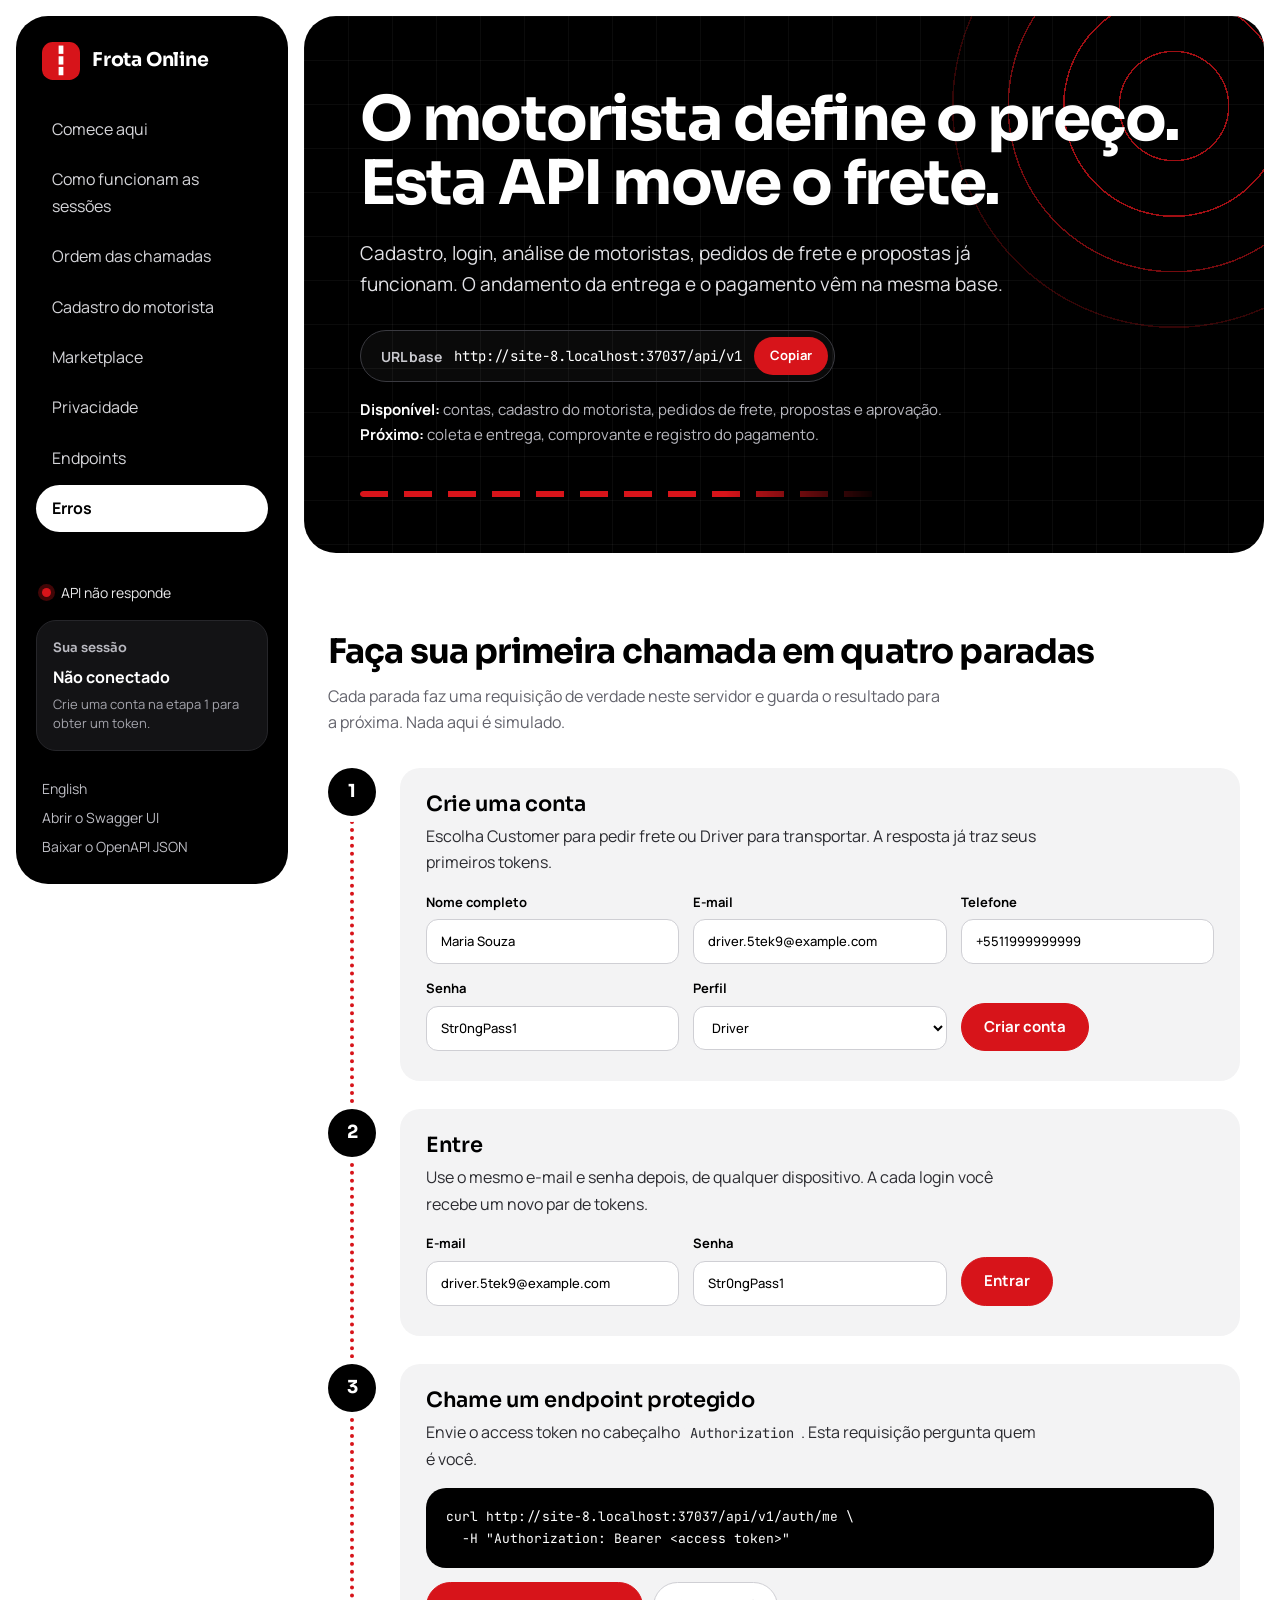
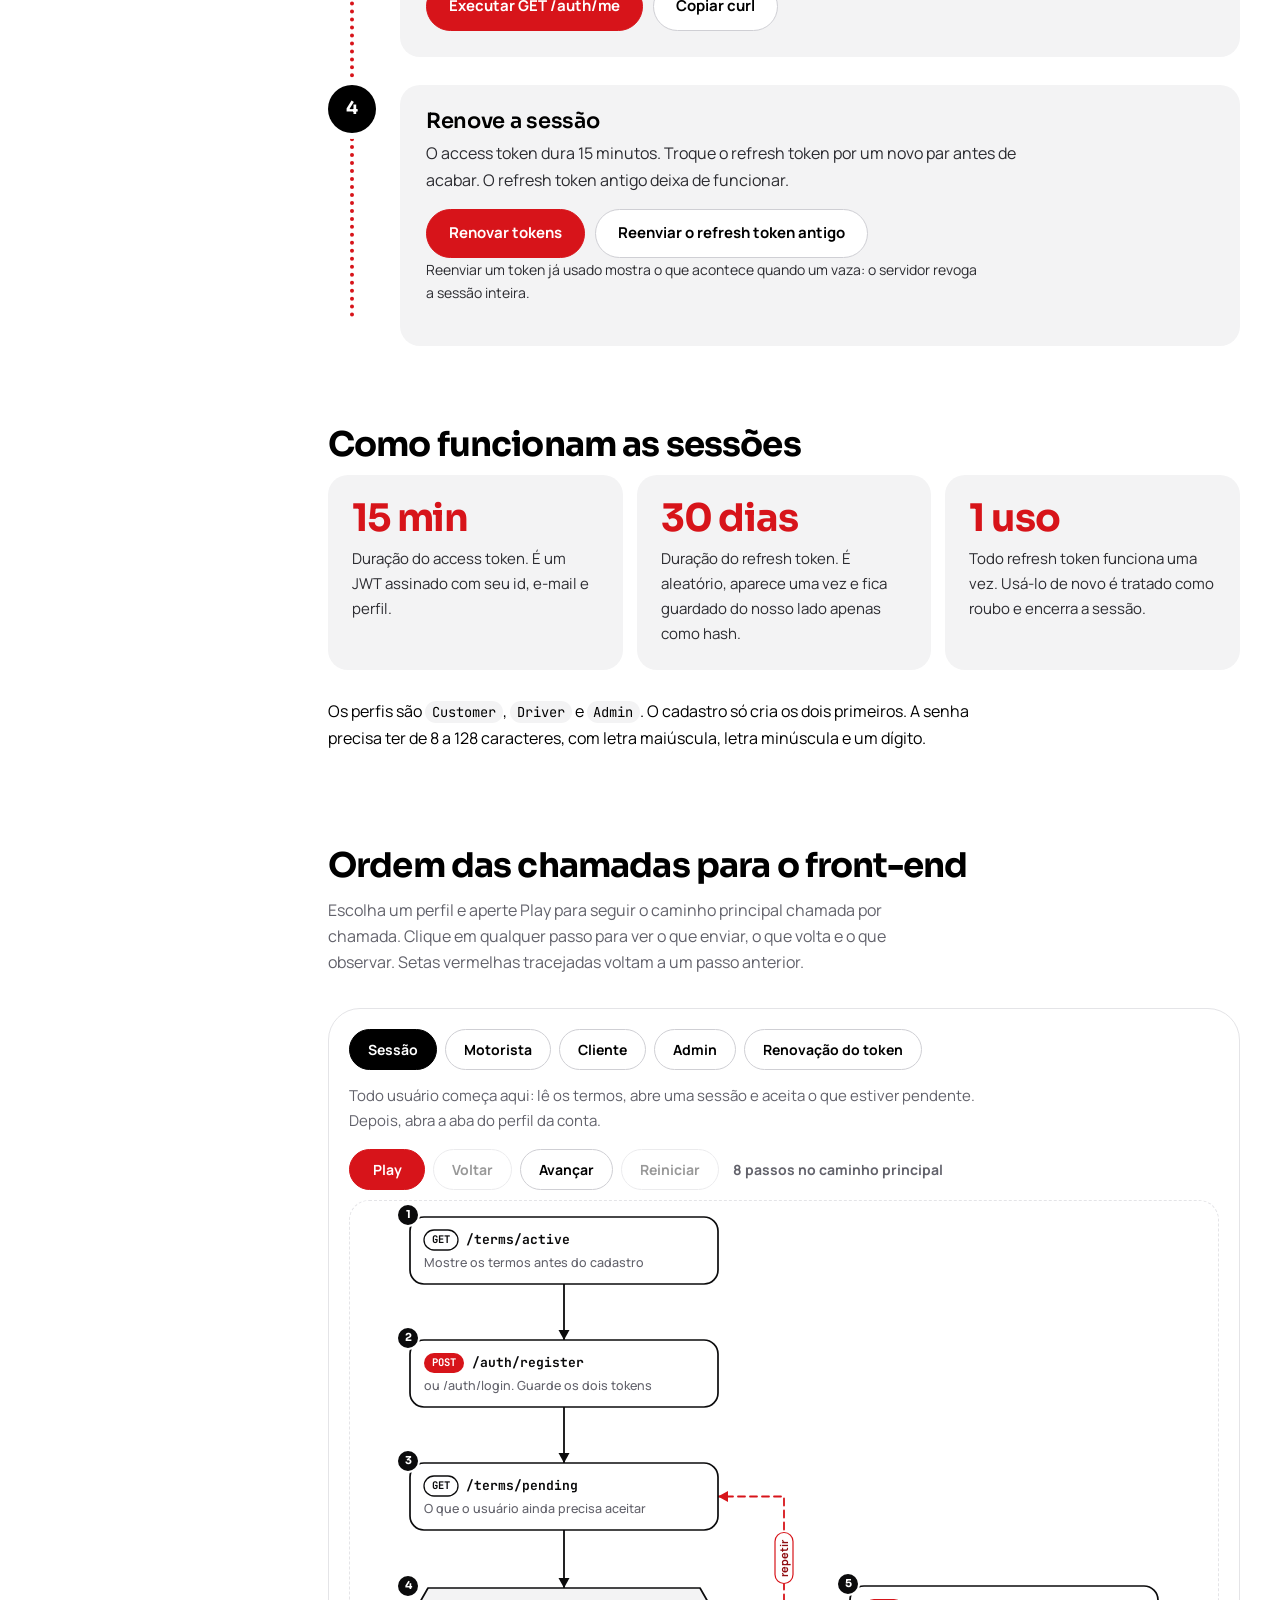
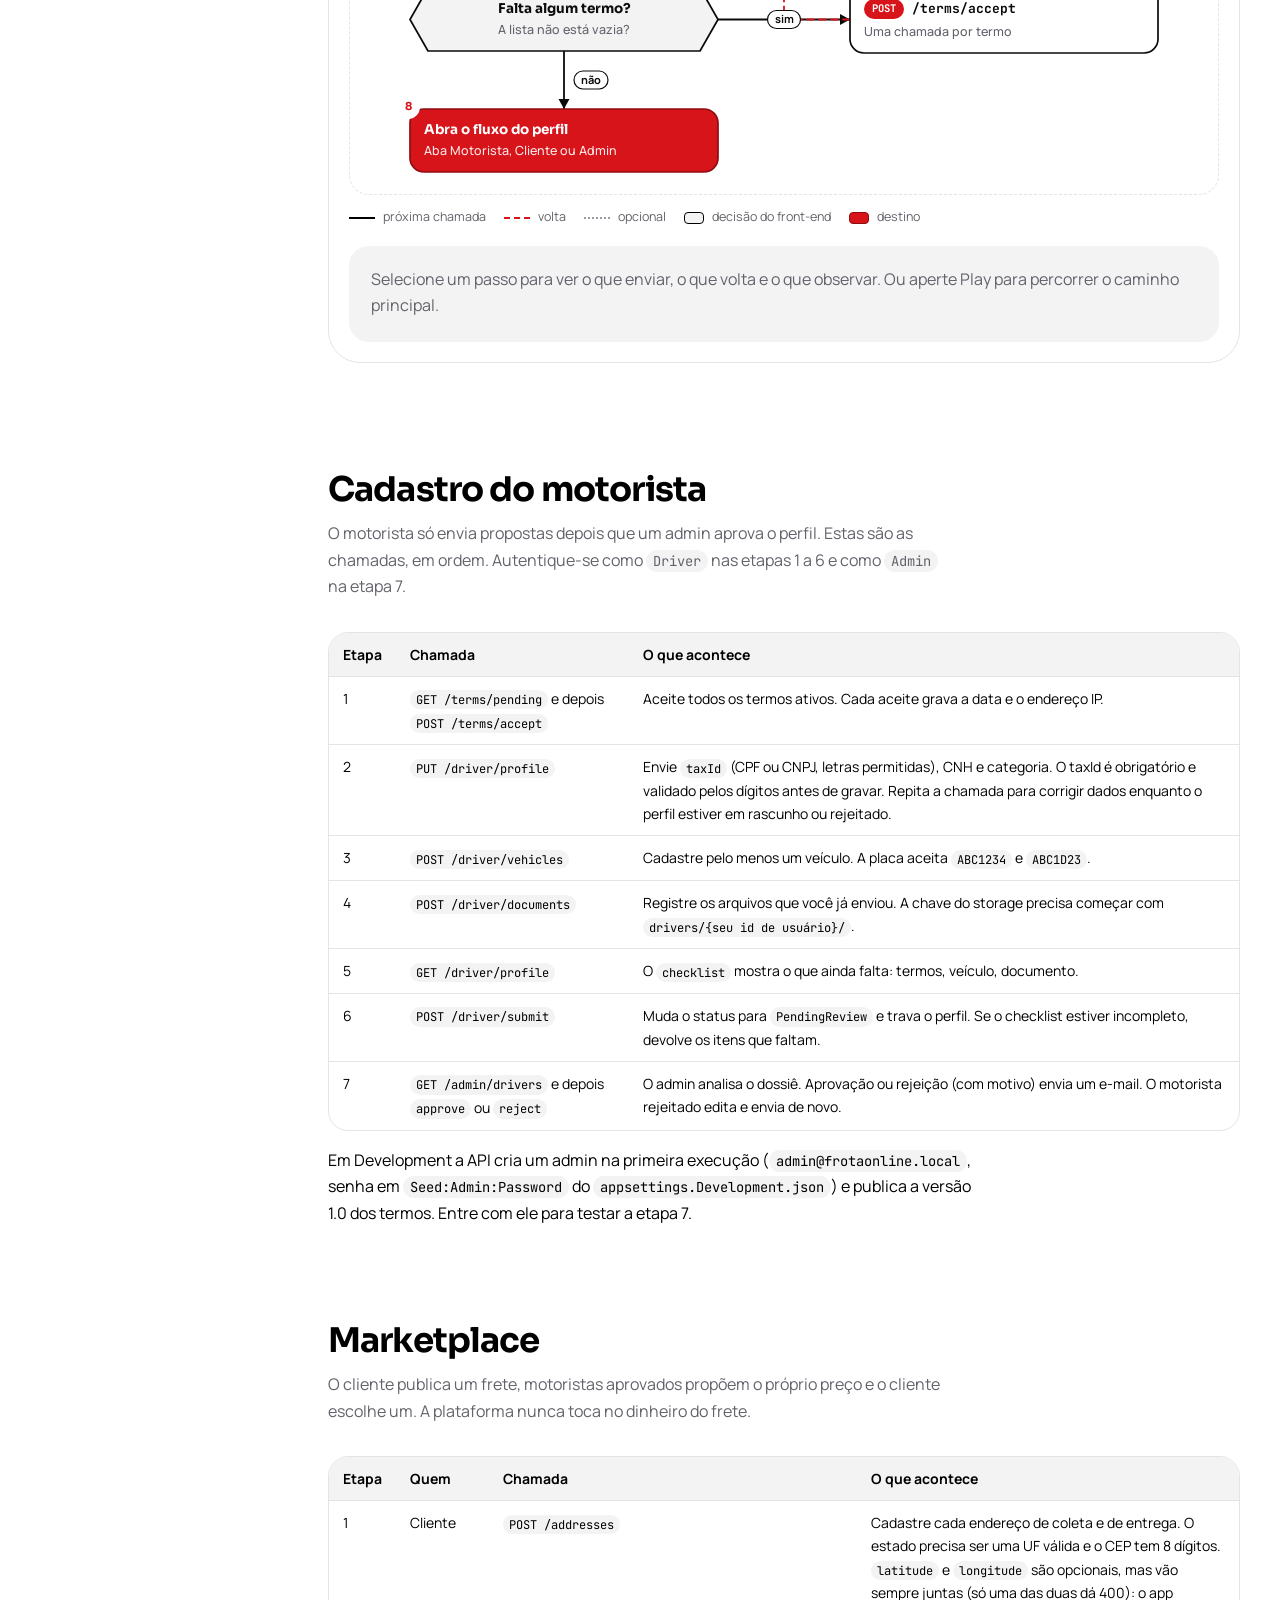
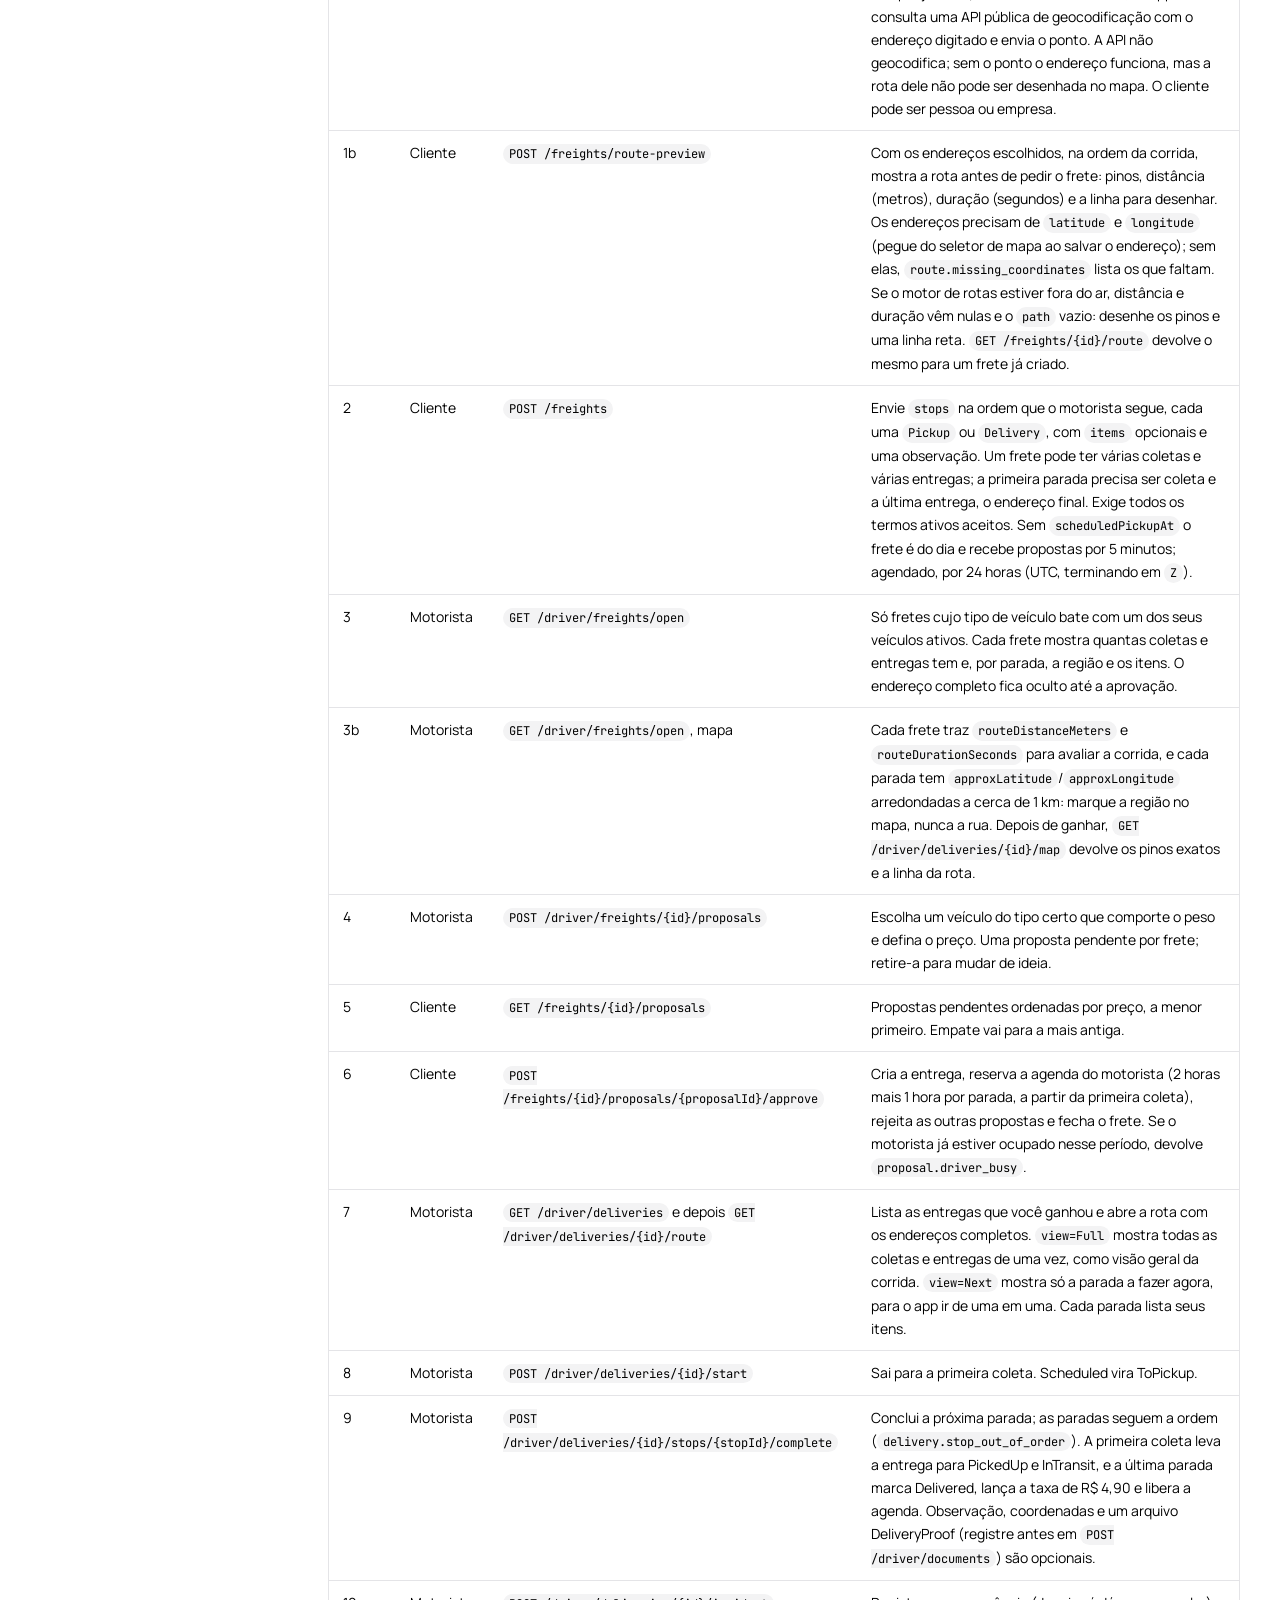
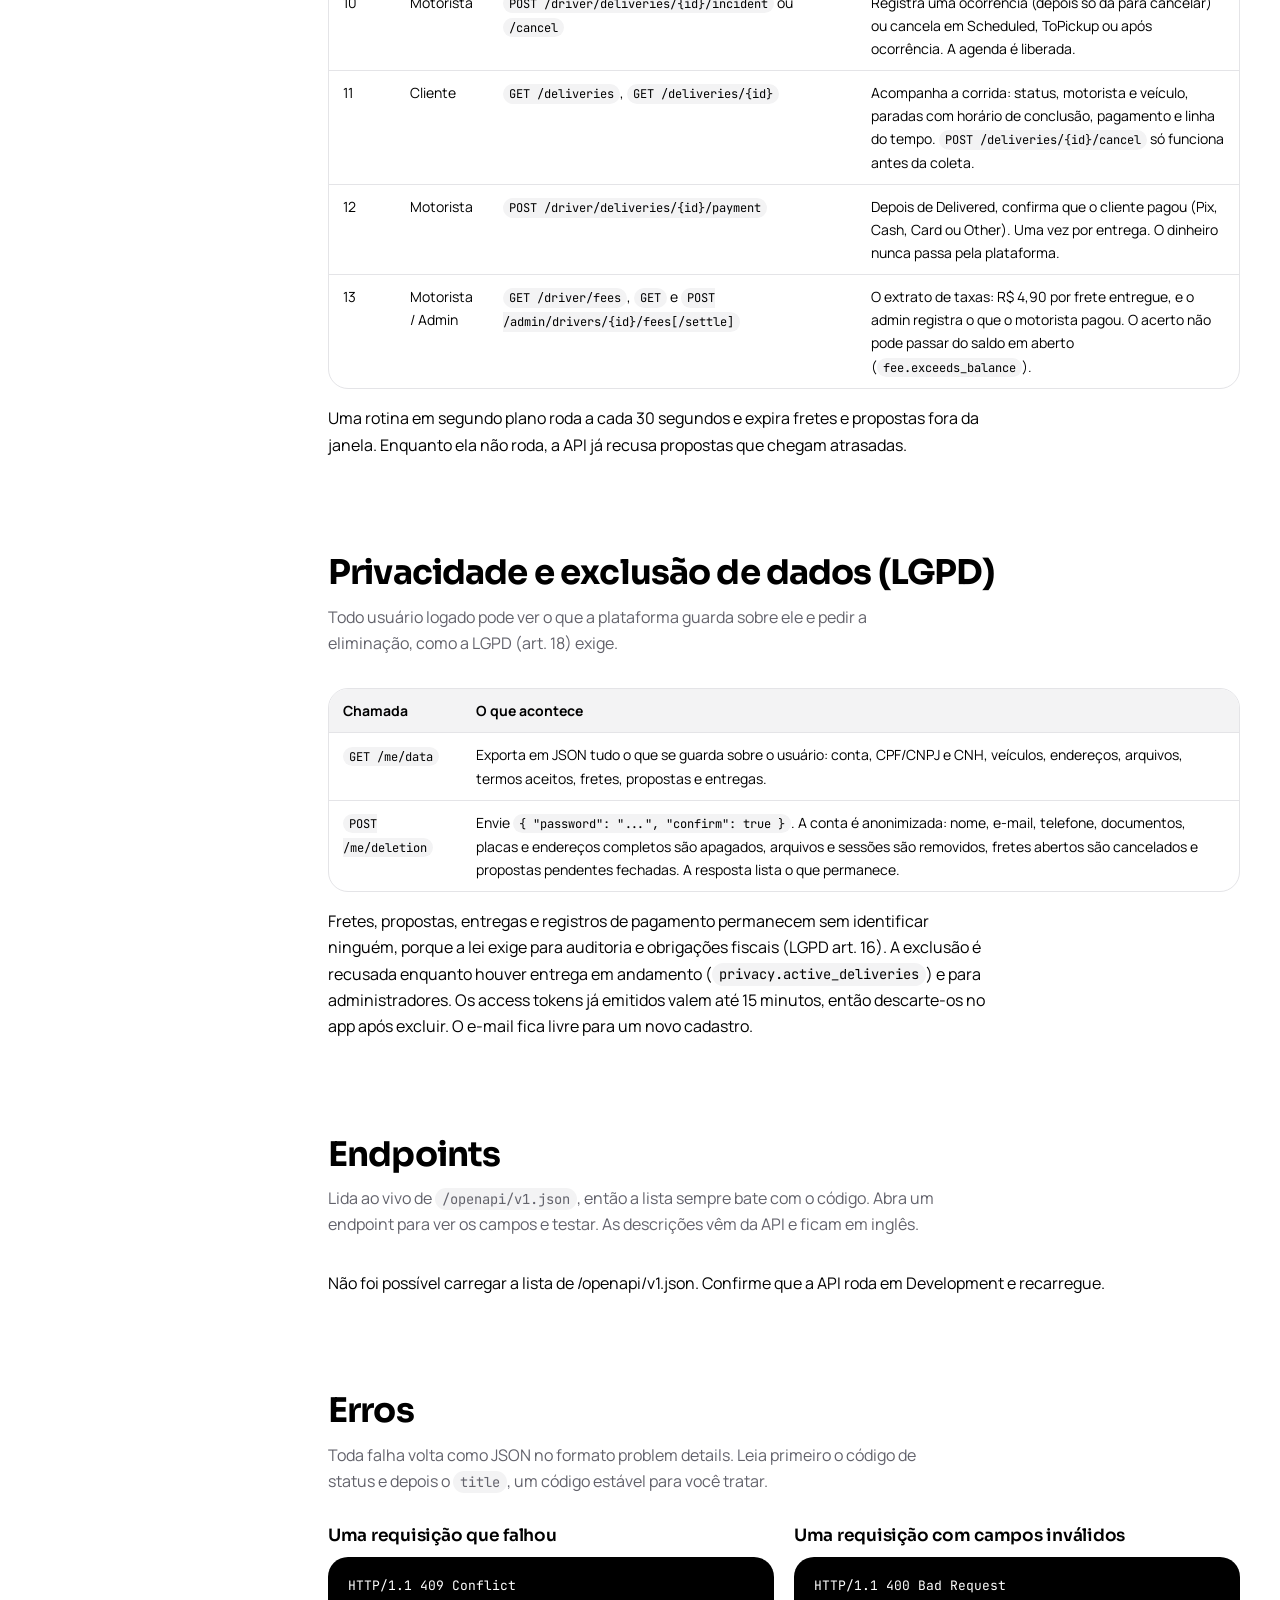
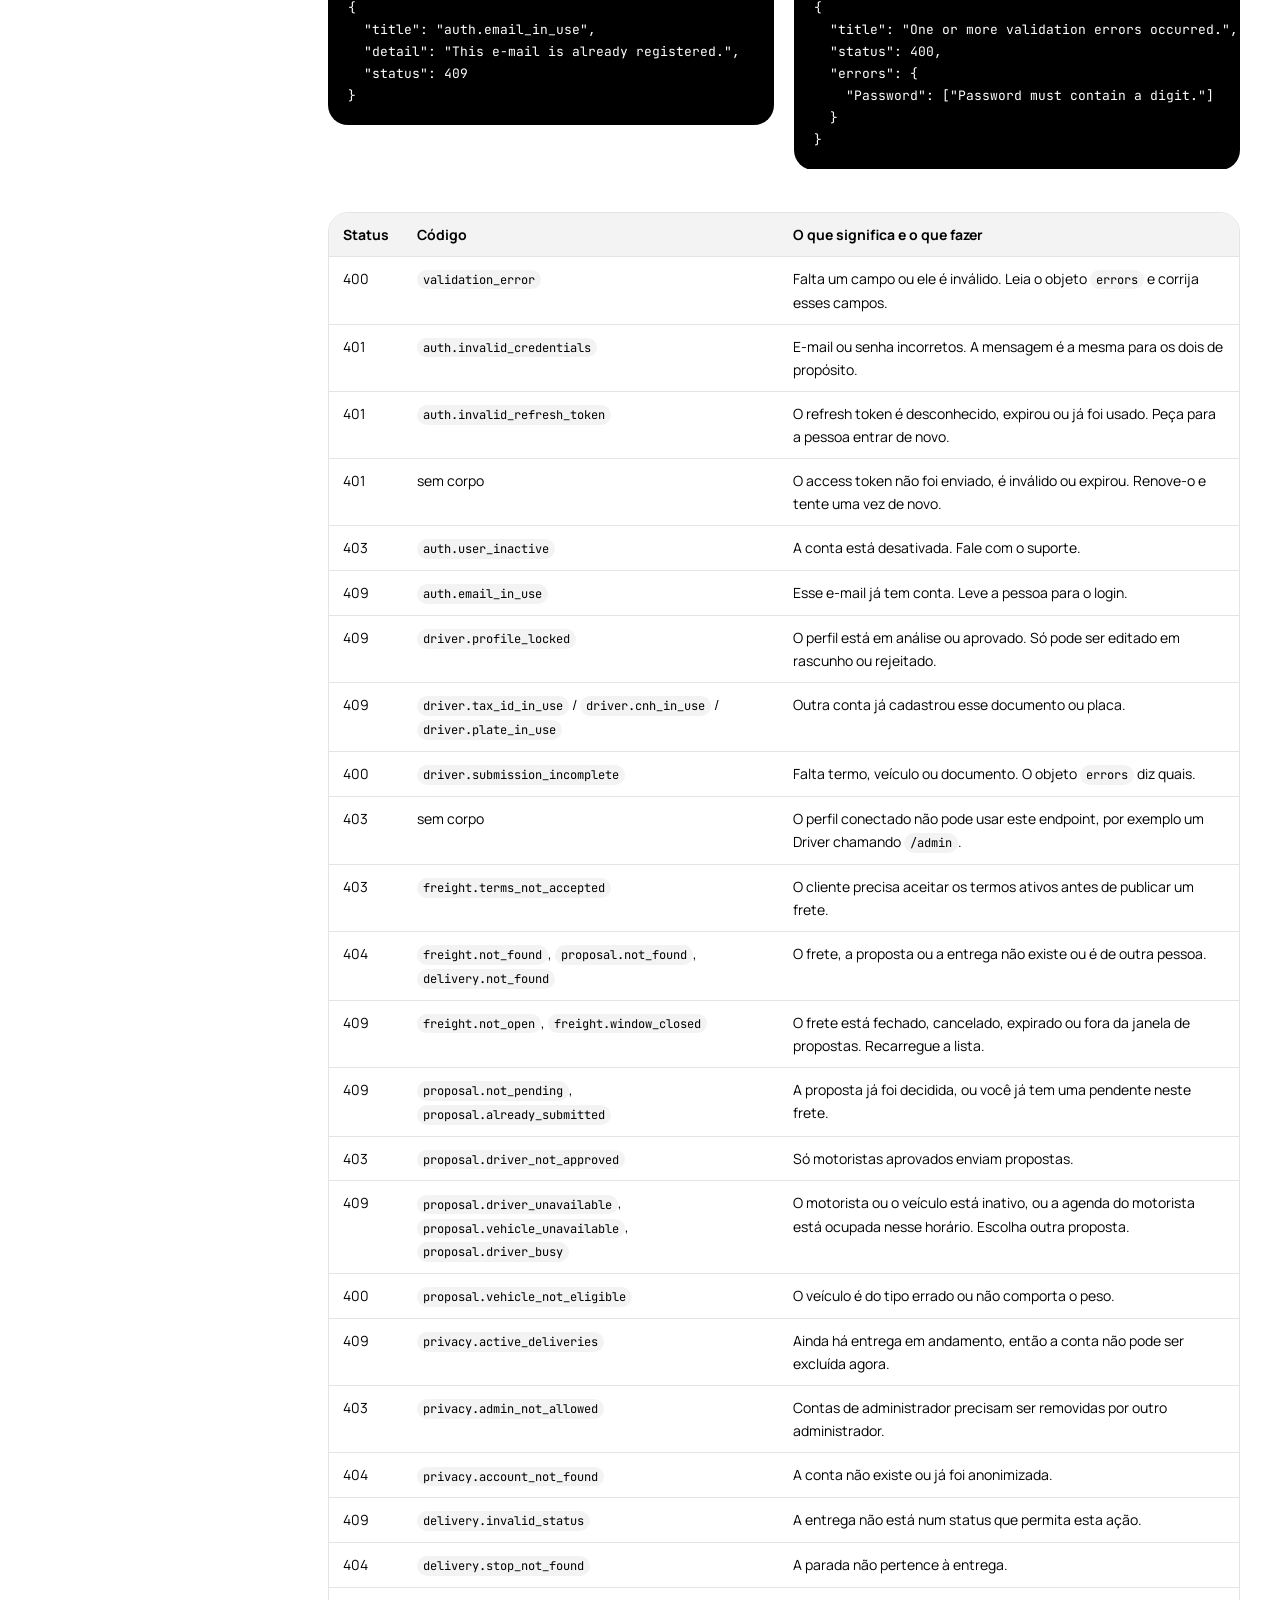
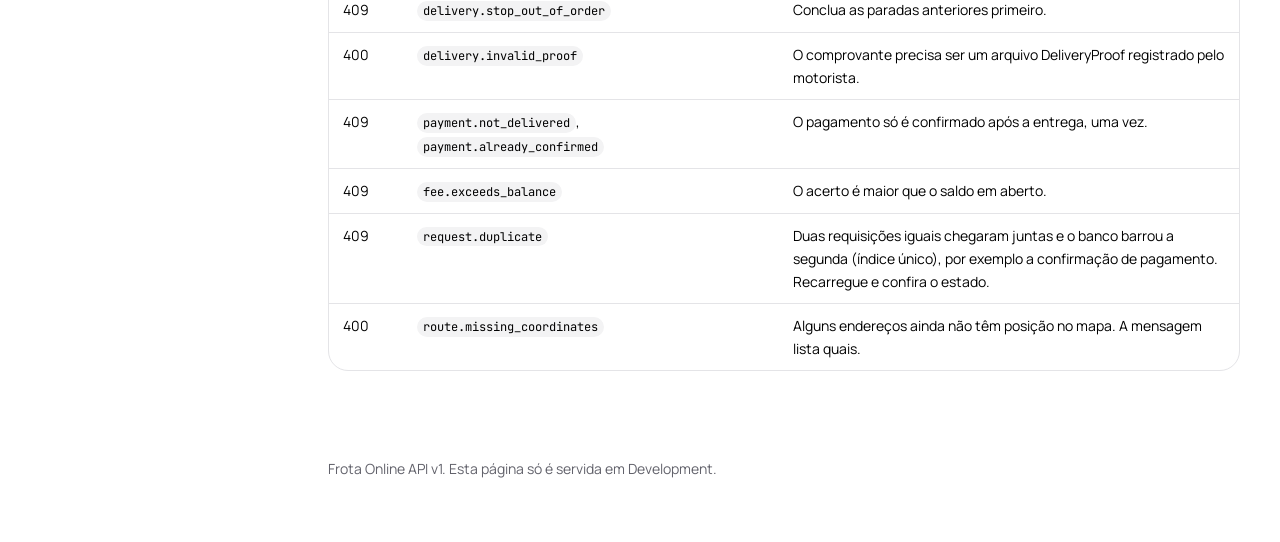
==== src/FrotaOnline.Api/wwwroot/docs/index.pt.html @ 475fb7c1 "Add route on the map for customers and drivers Customers preview the route from saved addresses befo" ====
<!doctype html>
<html lang="pt-BR">
<head>
  <meta charset="utf-8">
  <meta name="viewport" content="width=device-width, initial-scale=1">
  <title>Frota Online API (Português)</title>
  <link rel="icon" href="data:image/svg+xml,%3Csvg xmlns='http://www.w3.org/2000/svg' viewBox='0 0 32 32'%3E%3Crect width='32' height='32' fill='%23D7141A'/%3E%3Crect x='14' y='3' width='4' height='7' fill='white'/%3E%3Crect x='14' y='12' width='4' height='7' fill='white'/%3E%3Crect x='14' y='21' width='4' height='7' fill='white'/%3E%3C/svg%3E">
  <link rel="preconnect" href="https://fonts.googleapis.com">
  <link rel="preconnect" href="https://fonts.gstatic.com" crossorigin>
  <link href="https://fonts.googleapis.com/css2?family=Sora:wght@600;700&family=Manrope:wght@400;500;700&family=JetBrains+Mono:wght@400;700&display=swap" rel="stylesheet">
  <link rel="stylesheet" href="docs.css">
</head>
<body>
  <a class="skip" href="#start">Ir para o conteúdo</a>

  <aside class="rail" aria-label="Navegação da documentação">
    <a class="brand" href="#top" aria-label="Frota Online API, voltar ao topo">
      <svg class="brand-mark" viewBox="0 0 32 32" aria-hidden="true">
        <rect width="32" height="32" rx="9" fill="#D7141A"/>
        <rect x="14" y="3" width="4" height="7" fill="#fff"/>
        <rect x="14" y="12" width="4" height="7" fill="#fff"/>
        <rect x="14" y="21" width="4" height="7" fill="#fff"/>
      </svg>
      <span class="brand-name">Frota Online</span>
    </a>

    <nav class="rail-nav">
      <a href="#start">Comece aqui</a>
      <a href="#tokens">Como funcionam as sessões</a>
      <a href="#flow">Ordem das chamadas</a>
      <a href="#onboarding">Cadastro do motorista</a>
      <a href="#marketplace">Marketplace</a>
      <a href="#privacy">Privacidade</a>
      <a href="#endpoints">Endpoints</a>
      <a href="#errors">Erros</a>
    </nav>

    <div class="rail-block">
      <div class="status" id="api-status" role="status"><span class="dot"></span><span id="api-status-text">Verificando a API</span></div>

      <div class="session" id="session-box">
        <p class="session-title">Sua sessão</p>
        <p class="session-line" id="session-line">Não conectado</p>
        <p class="session-sub" id="session-sub">Crie uma conta na etapa 1 para obter um token.</p>
        <button type="button" class="link-btn" id="clear-session" hidden>Limpar sessão</button>
      </div>
    </div>

    <div class="rail-links">
      <a href="index.html" hreflang="en" lang="en">English</a>
      <a href="/swagger" target="_blank" rel="noopener">Abrir o Swagger UI</a>
      <a href="/openapi/v1.json" target="_blank" rel="noopener">Baixar o OpenAPI JSON</a>
    </div>
  </aside>

  <main id="top">
    <header class="hero">
      <h1>O motorista define o preço.<br>Esta API move o frete.</h1>
      <p class="hero-lede">Cadastro, login, análise de motoristas, pedidos de frete e propostas já funcionam. O andamento da entrega e o pagamento vêm na mesma base.</p>
      <div class="hero-meta">
        <div class="base-url">
          <span class="base-label">URL base</span>
          <code id="base-url">/api/v1</code>
          <button type="button" class="copy" data-copy-target="base-url">Copiar</button>
        </div>
        <p class="roadmap"><strong>Disponível:</strong> contas, cadastro do motorista, pedidos de frete, propostas e aprovação. <strong>Próximo:</strong> coleta e entrega, comprovante e registro do pagamento.</p>
      </div>
      <div class="roadline" aria-hidden="true"></div>
    </header>

    <section id="start" class="section">
      <h2>Faça sua primeira chamada em quatro paradas</h2>
      <p class="section-lede">Cada parada faz uma requisição de verdade neste servidor e guarda o resultado para a próxima. Nada aqui é simulado.</p>

      <ol class="route" id="route">
        <li class="stop" id="stop-1">
          <span class="stop-pin" aria-hidden="true">1</span>
          <div class="stop-body">
            <h3>Crie uma conta</h3>
            <p>Escolha Customer para pedir frete ou Driver para transportar. A resposta já traz seus primeiros tokens.</p>
            <form class="form-grid" id="form-register" autocomplete="off">
              <label>Nome completo<input name="fullName" required value="Maria Souza"></label>
              <label>E-mail<input name="email" type="email" required></label>
              <label>Telefone<input name="phoneNumber" required value="+5511999999999"></label>
              <label>Senha<input name="password" type="text" required value="Str0ngPass1"></label>
              <label>Perfil
                <select name="role"><option>Driver</option><option>Customer</option></select>
              </label>
              <div class="actions"><button type="submit" class="btn">Criar conta</button></div>
            </form>
            <div class="result" id="result-1" hidden></div>
          </div>
        </li>

        <li class="stop" id="stop-2">
          <span class="stop-pin" aria-hidden="true">2</span>
          <div class="stop-body">
            <h3>Entre</h3>
            <p>Use o mesmo e-mail e senha depois, de qualquer dispositivo. A cada login você recebe um novo par de tokens.</p>
            <form class="form-grid" id="form-login" autocomplete="off">
              <label>E-mail<input name="email" type="email" required></label>
              <label>Senha<input name="password" type="text" required value="Str0ngPass1"></label>
              <div class="actions"><button type="submit" class="btn">Entrar</button></div>
            </form>
            <div class="result" id="result-2" hidden></div>
          </div>
        </li>

        <li class="stop" id="stop-3">
          <span class="stop-pin" aria-hidden="true">3</span>
          <div class="stop-body">
            <h3>Chame um endpoint protegido</h3>
            <p>Envie o access token no cabeçalho <code>Authorization</code>. Esta requisição pergunta quem é você.</p>
            <pre class="code" id="curl-3"></pre>
            <div class="actions">
              <button type="button" class="btn" id="run-3">Executar GET /auth/me</button>
              <button type="button" class="btn ghost" data-copy-target="curl-3">Copiar curl</button>
            </div>
            <div class="result" id="result-3" hidden></div>
          </div>
        </li>

        <li class="stop" id="stop-4">
          <span class="stop-pin" aria-hidden="true">4</span>
          <div class="stop-body">
            <h3>Renove a sessão</h3>
            <p>O access token dura 15 minutos. Troque o refresh token por um novo par antes de acabar. O refresh token antigo deixa de funcionar.</p>
            <div class="actions">
              <button type="button" class="btn" id="run-4">Renovar tokens</button>
              <button type="button" class="btn ghost" id="run-4b">Reenviar o refresh token antigo</button>
            </div>
            <p class="hint" id="hint-4">Reenviar um token já usado mostra o que acontece quando um vaza: o servidor revoga a sessão inteira.</p>
            <div class="result" id="result-4" hidden></div>
          </div>
        </li>
      </ol>
    </section>

    <section id="tokens" class="section">
      <h2>Como funcionam as sessões</h2>
      <div class="facts">
        <div class="fact"><span class="fact-num">15 min</span><p>Duração do access token. É um JWT assinado com seu id, e-mail e perfil.</p></div>
        <div class="fact"><span class="fact-num">30 dias</span><p>Duração do refresh token. É aleatório, aparece uma vez e fica guardado do nosso lado apenas como hash.</p></div>
        <div class="fact"><span class="fact-num">1 uso</span><p>Todo refresh token funciona uma vez. Usá-lo de novo é tratado como roubo e encerra a sessão.</p></div>
      </div>
      <p class="prose">Os perfis são <code>Customer</code>, <code>Driver</code> e <code>Admin</code>. O cadastro só cria os dois primeiros. A senha precisa ter de 8 a 128 caracteres, com letra maiúscula, letra minúscula e um dígito.</p>
    </section>

    <section id="flow" class="section">
      <h2>Ordem das chamadas para o front-end</h2>
      <p class="section-lede">Escolha um perfil e aperte Play para seguir o caminho principal chamada por chamada. Clique em qualquer passo para ver o que enviar, o que volta e o que observar. Setas vermelhas tracejadas voltam a um passo anterior.</p>
      <div class="flow-app" id="flow-app">
        <div class="flow-tabs" id="flow-tabs" role="tablist" aria-label="Escolha um fluxo"></div>
        <p class="flow-intro" id="flow-intro"></p>
        <div class="flow-bar">
          <button type="button" class="btn" id="flow-play">Play</button>
          <button type="button" class="btn ghost" id="flow-back">Voltar</button>
          <button type="button" class="btn ghost" id="flow-next">Avançar</button>
          <button type="button" class="btn ghost" id="flow-reset">Reiniciar</button>
          <span class="flow-step" id="flow-step" role="status" aria-live="polite"></span>
        </div>
        <div class="flow-stage"><canvas id="flow-canvas" tabindex="0" role="img" aria-label="Diagrama da ordem das chamadas"></canvas></div>
        <ul class="flow-legend" aria-hidden="true">
          <li><i class="lg-solid"></i>próxima chamada</li>
          <li><i class="lg-loop"></i>volta</li>
          <li><i class="lg-opt"></i>opcional</li>
          <li><i class="lg-dec"></i>decisão do front-end</li>
          <li><i class="lg-go"></i>destino</li>
        </ul>
        <div class="flow-detail" id="flow-detail"></div>
        <ol class="sr-only" id="flow-text" aria-label="Passos em ordem"></ol>
        <noscript><p class="muted">O diagrama interativo precisa de JavaScript. A lista de endpoints abaixo traz todas as chamadas.</p></noscript>
      </div>
    </section>

    <section id="onboarding" class="section">
      <h2>Cadastro do motorista</h2>
      <p class="section-lede">O motorista só envia propostas depois que um admin aprova o perfil. Estas são as chamadas, em ordem. Autentique-se como <code>Driver</code> nas etapas 1 a 6 e como <code>Admin</code> na etapa 7.</p>
      <div class="table-wrap">
        <table class="grid">
          <thead><tr><th>Etapa</th><th>Chamada</th><th>O que acontece</th></tr></thead>
          <tbody>
            <tr><td>1</td><td><code>GET /terms/pending</code> e depois <code>POST /terms/accept</code></td><td>Aceite todos os termos ativos. Cada aceite grava a data e o endereço IP.</td></tr>
            <tr><td>2</td><td><code>PUT /driver/profile</code></td><td>Envie <code>taxId</code> (CPF ou CNPJ, letras permitidas), CNH e categoria. O taxId é obrigatório e validado pelos dígitos antes de gravar. Repita a chamada para corrigir dados enquanto o perfil estiver em rascunho ou rejeitado.</td></tr>
            <tr><td>3</td><td><code>POST /driver/vehicles</code></td><td>Cadastre pelo menos um veículo. A placa aceita <code>ABC1234</code> e <code>ABC1D23</code>.</td></tr>
            <tr><td>4</td><td><code>POST /driver/documents</code></td><td>Registre os arquivos que você já enviou. A chave do storage precisa começar com <code>drivers/{seu id de usuário}/</code>.</td></tr>
            <tr><td>5</td><td><code>GET /driver/profile</code></td><td>O <code>checklist</code> mostra o que ainda falta: termos, veículo, documento.</td></tr>
            <tr><td>6</td><td><code>POST /driver/submit</code></td><td>Muda o status para <code>PendingReview</code> e trava o perfil. Se o checklist estiver incompleto, devolve os itens que faltam.</td></tr>
            <tr><td>7</td><td><code>GET /admin/drivers</code> e depois <code>approve</code> ou <code>reject</code></td><td>O admin analisa o dossiê. Aprovação ou rejeição (com motivo) envia um e-mail. O motorista rejeitado edita e envia de novo.</td></tr>
          </tbody>
        </table>
      </div>
      <p class="prose">Em Development a API cria um admin na primeira execução (<code>admin@frotaonline.local</code>, senha em <code>Seed:Admin:Password</code> do <code>appsettings.Development.json</code>) e publica a versão 1.0 dos termos. Entre com ele para testar a etapa 7.</p>
    </section>

    <section id="marketplace" class="section">
      <h2>Marketplace</h2>
      <p class="section-lede">O cliente publica um frete, motoristas aprovados propõem o próprio preço e o cliente escolhe um. A plataforma nunca toca no dinheiro do frete.</p>
      <div class="table-wrap">
        <table class="grid">
          <thead><tr><th>Etapa</th><th>Quem</th><th>Chamada</th><th>O que acontece</th></tr></thead>
          <tbody>
            <tr><td>1</td><td>Cliente</td><td><code>POST /addresses</code></td><td>Cadastre cada endereço de coleta e de entrega. O estado precisa ser uma UF válida e o CEP tem 8 dígitos. <code>latitude</code> e <code>longitude</code> são opcionais, mas vão sempre juntas (só uma das duas dá 400): o app consulta uma API pública de geocodificação com o endereço digitado e envia o ponto. A API não geocodifica; sem o ponto o endereço funciona, mas a rota dele não pode ser desenhada no mapa. O cliente pode ser pessoa ou empresa.</td></tr>
            <tr><td>1b</td><td>Cliente</td><td><code>POST /freights/route-preview</code></td><td>Com os endereços escolhidos, na ordem da corrida, mostra a rota antes de pedir o frete: pinos, distância (metros), duração (segundos) e a linha para desenhar. Os endereços precisam de <code>latitude</code> e <code>longitude</code> (pegue do seletor de mapa ao salvar o endereço); sem elas, <code>route.missing_coordinates</code> lista os que faltam. Se o motor de rotas estiver fora do ar, distância e duração vêm nulas e o <code>path</code> vazio: desenhe os pinos e uma linha reta. <code>GET /freights/{id}/route</code> devolve o mesmo para um frete já criado.</td></tr>
            <tr><td>2</td><td>Cliente</td><td><code>POST /freights</code></td><td>Envie <code>stops</code> na ordem que o motorista segue, cada uma <code>Pickup</code> ou <code>Delivery</code>, com <code>items</code> opcionais e uma observação. Um frete pode ter várias coletas e várias entregas; a primeira parada precisa ser coleta e a última entrega, o endereço final. Exige todos os termos ativos aceitos. Sem <code>scheduledPickupAt</code> o frete é do dia e recebe propostas por 5 minutos; agendado, por 24 horas (UTC, terminando em <code>Z</code>).</td></tr>
            <tr><td>3</td><td>Motorista</td><td><code>GET /driver/freights/open</code></td><td>Só fretes cujo tipo de veículo bate com um dos seus veículos ativos. Cada frete mostra quantas coletas e entregas tem e, por parada, a região e os itens. O endereço completo fica oculto até a aprovação.</td></tr>
            <tr><td>3b</td><td>Motorista</td><td><code>GET /driver/freights/open</code>, mapa</td><td>Cada frete traz <code>routeDistanceMeters</code> e <code>routeDurationSeconds</code> para avaliar a corrida, e cada parada tem <code>approxLatitude</code>/<code>approxLongitude</code> arredondadas a cerca de 1 km: marque a região no mapa, nunca a rua. Depois de ganhar, <code>GET /driver/deliveries/{id}/map</code> devolve os pinos exatos e a linha da rota.</td></tr>
            <tr><td>4</td><td>Motorista</td><td><code>POST /driver/freights/{id}/proposals</code></td><td>Escolha um veículo do tipo certo que comporte o peso e defina o preço. Uma proposta pendente por frete; retire-a para mudar de ideia.</td></tr>
            <tr><td>5</td><td>Cliente</td><td><code>GET /freights/{id}/proposals</code></td><td>Propostas pendentes ordenadas por preço, a menor primeiro. Empate vai para a mais antiga.</td></tr>
            <tr><td>6</td><td>Cliente</td><td><code>POST /freights/{id}/proposals/{proposalId}/approve</code></td><td>Cria a entrega, reserva a agenda do motorista (2 horas mais 1 hora por parada, a partir da primeira coleta), rejeita as outras propostas e fecha o frete. Se o motorista já estiver ocupado nesse período, devolve <code>proposal.driver_busy</code>.</td></tr>
            <tr><td>7</td><td>Motorista</td><td><code>GET /driver/deliveries</code> e depois <code>GET /driver/deliveries/{id}/route</code></td><td>Lista as entregas que você ganhou e abre a rota com os endereços completos. <code>view=Full</code> mostra todas as coletas e entregas de uma vez, como visão geral da corrida. <code>view=Next</code> mostra só a parada a fazer agora, para o app ir de uma em uma. Cada parada lista seus itens.</td></tr>
            <tr><td>8</td><td>Motorista</td><td><code>POST /driver/deliveries/{id}/start</code></td><td>Sai para a primeira coleta. Scheduled vira ToPickup.</td></tr>
            <tr><td>9</td><td>Motorista</td><td><code>POST /driver/deliveries/{id}/stops/{stopId}/complete</code></td><td>Conclui a próxima parada; as paradas seguem a ordem (<code>delivery.stop_out_of_order</code>). A primeira coleta leva a entrega para PickedUp e InTransit, e a última parada marca Delivered, lança a taxa de R$ 4,90 e libera a agenda. Observação, coordenadas e um arquivo DeliveryProof (registre antes em <code>POST /driver/documents</code>) são opcionais.</td></tr>
            <tr><td>10</td><td>Motorista</td><td><code>POST /driver/deliveries/{id}/incident</code> ou <code>/cancel</code></td><td>Registra uma ocorrência (depois só dá para cancelar) ou cancela em Scheduled, ToPickup ou após ocorrência. A agenda é liberada.</td></tr>
            <tr><td>11</td><td>Cliente</td><td><code>GET /deliveries</code>, <code>GET /deliveries/{id}</code></td><td>Acompanha a corrida: status, motorista e veículo, paradas com horário de conclusão, pagamento e linha do tempo. <code>POST /deliveries/{id}/cancel</code> só funciona antes da coleta.</td></tr>
            <tr><td>12</td><td>Motorista</td><td><code>POST /driver/deliveries/{id}/payment</code></td><td>Depois de Delivered, confirma que o cliente pagou (Pix, Cash, Card ou Other). Uma vez por entrega. O dinheiro nunca passa pela plataforma.</td></tr>
            <tr><td>13</td><td>Motorista / Admin</td><td><code>GET /driver/fees</code>, <code>GET</code> e <code>POST /admin/drivers/{id}/fees[/settle]</code></td><td>O extrato de taxas: R$ 4,90 por frete entregue, e o admin registra o que o motorista pagou. O acerto não pode passar do saldo em aberto (<code>fee.exceeds_balance</code>).</td></tr>
          </tbody>
        </table>
      </div>
      <p class="prose">Uma rotina em segundo plano roda a cada 30 segundos e expira fretes e propostas fora da janela. Enquanto ela não roda, a API já recusa propostas que chegam atrasadas.</p>
    </section>

    <section id="privacy" class="section">
      <h2>Privacidade e exclusão de dados (LGPD)</h2>
      <p class="section-lede">Todo usuário logado pode ver o que a plataforma guarda sobre ele e pedir a eliminação, como a LGPD (art. 18) exige.</p>
      <div class="table-wrap">
        <table class="grid">
          <thead><tr><th>Chamada</th><th>O que acontece</th></tr></thead>
          <tbody>
            <tr><td><code>GET /me/data</code></td><td>Exporta em JSON tudo o que se guarda sobre o usuário: conta, CPF/CNPJ e CNH, veículos, endereços, arquivos, termos aceitos, fretes, propostas e entregas.</td></tr>
            <tr><td><code>POST /me/deletion</code></td><td>Envie <code>{ "password": "...", "confirm": true }</code>. A conta é anonimizada: nome, e-mail, telefone, documentos, placas e endereços completos são apagados, arquivos e sessões são removidos, fretes abertos são cancelados e propostas pendentes fechadas. A resposta lista o que permanece.</td></tr>
          </tbody>
        </table>
      </div>
      <p class="prose">Fretes, propostas, entregas e registros de pagamento permanecem sem identificar ninguém, porque a lei exige para auditoria e obrigações fiscais (LGPD art. 16). A exclusão é recusada enquanto houver entrega em andamento (<code>privacy.active_deliveries</code>) e para administradores. Os access tokens já emitidos valem até 15 minutos, então descarte-os no app após excluir. O e-mail fica livre para um novo cadastro.</p>
    </section>

    <section id="endpoints" class="section">
      <h2>Endpoints</h2>
      <p class="section-lede">Lida ao vivo de <code>/openapi/v1.json</code>, então a lista sempre bate com o código. Abra um endpoint para ver os campos e testar. As descrições vêm da API e ficam em inglês.</p>
      <div id="endpoint-list" class="endpoint-list"><p class="muted">Carregando endpoints</p></div>
    </section>

    <section id="errors" class="section">
      <h2>Erros</h2>
      <p class="section-lede">Toda falha volta como JSON no formato problem details. Leia primeiro o código de status e depois o <code>title</code>, um código estável para você tratar.</p>
      <div class="two-col">
        <div>
          <h3 class="mini">Uma requisição que falhou</h3>
          <pre class="code">HTTP/1.1 409 Conflict
{
  "title": "auth.email_in_use",
  "detail": "This e-mail is already registered.",
  "status": 409
}</pre>
        </div>
        <div>
          <h3 class="mini">Uma requisição com campos inválidos</h3>
          <pre class="code">HTTP/1.1 400 Bad Request
{
  "title": "One or more validation errors occurred.",
  "status": 400,
  "errors": {
    "Password": ["Password must contain a digit."]
  }
}</pre>
        </div>
      </div>
      <div class="table-wrap">
        <table class="grid">
          <thead><tr><th>Status</th><th>Código</th><th>O que significa e o que fazer</th></tr></thead>
          <tbody>
            <tr><td>400</td><td><code>validation_error</code></td><td>Falta um campo ou ele é inválido. Leia o objeto <code>errors</code> e corrija esses campos.</td></tr>
            <tr><td>401</td><td><code>auth.invalid_credentials</code></td><td>E-mail ou senha incorretos. A mensagem é a mesma para os dois de propósito.</td></tr>
            <tr><td>401</td><td><code>auth.invalid_refresh_token</code></td><td>O refresh token é desconhecido, expirou ou já foi usado. Peça para a pessoa entrar de novo.</td></tr>
            <tr><td>401</td><td>sem corpo</td><td>O access token não foi enviado, é inválido ou expirou. Renove-o e tente uma vez de novo.</td></tr>
            <tr><td>403</td><td><code>auth.user_inactive</code></td><td>A conta está desativada. Fale com o suporte.</td></tr>
            <tr><td>409</td><td><code>auth.email_in_use</code></td><td>Esse e-mail já tem conta. Leve a pessoa para o login.</td></tr>
            <tr><td>409</td><td><code>driver.profile_locked</code></td><td>O perfil está em análise ou aprovado. Só pode ser editado em rascunho ou rejeitado.</td></tr>
            <tr><td>409</td><td><code>driver.tax_id_in_use</code> / <code>driver.cnh_in_use</code> / <code>driver.plate_in_use</code></td><td>Outra conta já cadastrou esse documento ou placa.</td></tr>
            <tr><td>400</td><td><code>driver.submission_incomplete</code></td><td>Falta termo, veículo ou documento. O objeto <code>errors</code> diz quais.</td></tr>
            <tr><td>403</td><td>sem corpo</td><td>O perfil conectado não pode usar este endpoint, por exemplo um Driver chamando <code>/admin</code>.</td></tr>
            <tr><td>403</td><td><code>freight.terms_not_accepted</code></td><td>O cliente precisa aceitar os termos ativos antes de publicar um frete.</td></tr>
            <tr><td>404</td><td><code>freight.not_found</code>, <code>proposal.not_found</code>, <code>delivery.not_found</code></td><td>O frete, a proposta ou a entrega não existe ou é de outra pessoa.</td></tr>
            <tr><td>409</td><td><code>freight.not_open</code>, <code>freight.window_closed</code></td><td>O frete está fechado, cancelado, expirado ou fora da janela de propostas. Recarregue a lista.</td></tr>
            <tr><td>409</td><td><code>proposal.not_pending</code>, <code>proposal.already_submitted</code></td><td>A proposta já foi decidida, ou você já tem uma pendente neste frete.</td></tr>
            <tr><td>403</td><td><code>proposal.driver_not_approved</code></td><td>Só motoristas aprovados enviam propostas.</td></tr>
            <tr><td>409</td><td><code>proposal.driver_unavailable</code>, <code>proposal.vehicle_unavailable</code>, <code>proposal.driver_busy</code></td><td>O motorista ou o veículo está inativo, ou a agenda do motorista está ocupada nesse horário. Escolha outra proposta.</td></tr>
            <tr><td>400</td><td><code>proposal.vehicle_not_eligible</code></td><td>O veículo é do tipo errado ou não comporta o peso.</td></tr>
            <tr><td>409</td><td><code>privacy.active_deliveries</code></td><td>Ainda há entrega em andamento, então a conta não pode ser excluída agora.</td></tr>
            <tr><td>403</td><td><code>privacy.admin_not_allowed</code></td><td>Contas de administrador precisam ser removidas por outro administrador.</td></tr>
            <tr><td>404</td><td><code>privacy.account_not_found</code></td><td>A conta não existe ou já foi anonimizada.</td></tr>
            <tr><td>409</td><td><code>delivery.invalid_status</code></td><td>A entrega não está num status que permita esta ação.</td></tr>
            <tr><td>404</td><td><code>delivery.stop_not_found</code></td><td>A parada não pertence à entrega.</td></tr>
            <tr><td>409</td><td><code>delivery.stop_out_of_order</code></td><td>Conclua as paradas anteriores primeiro.</td></tr>
            <tr><td>400</td><td><code>delivery.invalid_proof</code></td><td>O comprovante precisa ser um arquivo DeliveryProof registrado pelo motorista.</td></tr>
            <tr><td>409</td><td><code>payment.not_delivered</code>, <code>payment.already_confirmed</code></td><td>O pagamento só é confirmado após a entrega, uma vez.</td></tr>
            <tr><td>409</td><td><code>fee.exceeds_balance</code></td><td>O acerto é maior que o saldo em aberto.</td></tr>
            <tr><td>409</td><td><code>request.duplicate</code></td><td>Duas requisições iguais chegaram juntas e o banco barrou a segunda (índice único), por exemplo a confirmação de pagamento. Recarregue e confira o estado.</td></tr>
            <tr><td>400</td><td><code>route.missing_coordinates</code></td><td>Alguns endereços ainda não têm posição no mapa. A mensagem lista quais.</td></tr>
          </tbody>
        </table>
      </div>
    </section>

    <footer class="footer">
      <p>Frota Online API v1. Esta página só é servida em Development.</p>
    </footer>
  </main>

  <script src="docs.js"></script>
  <script src="flow.js" charset="utf-8"></script>
</body>
</html>
---- src/FrotaOnline.Api/wwwroot/docs/docs.css ----
:root {
  --black: #000000;
  --white: #ffffff;
  --red: #d7141a;
  --red-deep: #8f0d12;
  --panel: #f3f3f4;
  --line: #e4e4e7;
  --ink-soft: #62626b;
  --rail-w: 272px;
  --gap: 16px;
  --r-sm: 12px;
  --r-md: 20px;
  --r-lg: 32px;
  --font-display: "Sora", "Segoe UI", system-ui, sans-serif;
  --font-body: "Manrope", system-ui, -apple-system, "Segoe UI", sans-serif;
  --font-mono: "JetBrains Mono", ui-monospace, SFMono-Regular, Menlo, Consolas, monospace;
}

* { box-sizing: border-box; }
html { scroll-behavior: smooth; scroll-padding-top: 24px; }
body {
  margin: 0; font-family: var(--font-body); font-size: 16px; line-height: 1.65;
  color: var(--black); background: var(--white);
}
code, pre, .mono { font-family: var(--font-mono); }
code { font-size: 0.86em; background: var(--panel); padding: 0.15em 0.5em; border-radius: 999px; }
a { color: inherit; }
:focus-visible { outline: 3px solid var(--red); outline-offset: 3px; border-radius: 8px; }
.skip { position: absolute; left: -999px; top: 8px; background: var(--red); color: #fff; padding: 8px 14px; border-radius: 999px; z-index: 50; }
.skip:focus { left: 8px; }
.muted { color: var(--ink-soft); }

/* Floating rail */
.rail {
  position: fixed; top: var(--gap); bottom: var(--gap); left: var(--gap); width: var(--rail-w);
  background: var(--black); color: var(--white); border-radius: var(--r-lg);
  display: flex; flex-direction: column; gap: 26px; padding: 26px 20px; overflow-y: auto; z-index: 20;
}
.brand { display: flex; align-items: center; gap: 12px; text-decoration: none; padding: 0 6px; }
.brand-mark { width: 38px; height: 38px; flex: none; }
.brand-name { font-family: var(--font-display); font-weight: 700; font-size: 19px; letter-spacing: -0.01em; }
.rail-nav { display: flex; flex-direction: column; gap: 4px; }
.rail-nav a {
  text-decoration: none; padding: 10px 16px; border-radius: 999px; color: #d6d6da;
  transition: background .2s, color .2s;
}
.rail-nav a:hover { background: #1b1b1d; color: var(--white); }
.rail-nav a.active { background: var(--white); color: var(--black); font-weight: 700; }
.rail-block { display: flex; flex-direction: column; gap: 16px; margin-top: auto; }
.status { display: flex; align-items: center; gap: 10px; font-size: 14px; color: #e8e8ea; padding: 0 6px; }
.dot { width: 9px; height: 9px; border-radius: 50%; background: #6b6b72; flex: none; }
.status.ok .dot { background: var(--white); box-shadow: 0 0 0 4px rgba(255,255,255,.18); }
.status.down .dot { background: var(--red); box-shadow: 0 0 0 4px rgba(215,20,26,.3); }
.session { background: #131315; border: 1px solid #26262a; border-radius: var(--r-md); padding: 16px; }
.session.live { border-color: var(--red); }
.session-title { margin: 0 0 6px; font-family: var(--font-display); font-weight: 600; font-size: 13px; color: #b9b9c0; }
.session-line { margin: 0; word-break: break-word; font-weight: 700; }
.session-sub { margin: 4px 0 0; font-size: 13px; color: #a4a4ac; line-height: 1.5; }
.link-btn { background: none; border: 0; padding: 0; margin-top: 10px; color: #fff; text-decoration: underline; cursor: pointer; font: inherit; font-size: 13px; }
.rail-links { display: flex; flex-direction: column; gap: 6px; font-size: 14px; padding: 0 6px; }
.rail-links a { color: #bdbdc4; text-decoration: none; }
.rail-links a:hover { color: #fff; text-decoration: underline; }

/* Main */
main { margin-left: calc(var(--rail-w) + var(--gap) * 2); padding: var(--gap) var(--gap) 0 0; min-width: 0; }

.hero {
  position: relative; overflow: hidden; background: var(--black); color: var(--white);
  border-radius: var(--r-lg); padding: 72px 56px 56px; max-width: 1060px;
  background-image:
    linear-gradient(rgba(255,255,255,.045) 1px, transparent 1px),
    linear-gradient(90deg, rgba(255,255,255,.045) 1px, transparent 1px);
  background-size: 44px 44px;
}
.hero::after {
  content: ""; position: absolute; right: -170px; top: -170px; width: 520px; height: 520px; border-radius: 50%;
  background: repeating-radial-gradient(circle at center, transparent 0 54px, rgba(215,20,26,.75) 54px 55.5px);
  -webkit-mask: radial-gradient(circle, #000 35%, transparent 72%); mask: radial-gradient(circle, #000 35%, transparent 72%);
  pointer-events: none;
}
.hero > * { position: relative; z-index: 1; }
.hero h1 {
  font-family: var(--font-display); font-weight: 700;
  font-size: clamp(34px, 4.8vw, 66px); line-height: 1.04; letter-spacing: -0.03em; margin: 0 0 22px; max-width: 14em;
}
.hero-lede { font-size: 19px; max-width: 56ch; margin: 0 0 30px; color: #e2e2e6; }
.hero-meta { display: flex; flex-direction: column; gap: 16px; }
.base-url {
  display: inline-flex; align-items: center; gap: 12px; align-self: flex-start; flex-wrap: wrap;
  border: 1.5px solid #3a3a40; border-radius: 999px; padding: 6px 6px 6px 20px; background: rgba(255,255,255,.04);
}
.base-label { font-weight: 700; font-size: 14px; color: #c9c9cf; }
.base-url code { background: none; padding: 0; font-size: 14px; color: #fff; }
.roadmap { margin: 0; max-width: 66ch; color: #b9b9c0; font-size: 15px; }
.roadmap strong { color: #fff; }
.roadline {
  margin-top: 44px; height: 6px; border-radius: 999px; max-width: 520px;
  background: repeating-linear-gradient(90deg, var(--red) 0 28px, transparent 28px 44px);
  -webkit-mask: linear-gradient(90deg, #000 70%, transparent); mask: linear-gradient(90deg, #000 70%, transparent);
  transform-origin: left; animation: draw 1s ease-out both;
}
@keyframes draw { from { transform: scaleX(0); } to { transform: scaleX(1); } }

.section { padding: 80px 24px 0; max-width: 1000px; }
.section h2 { font-family: var(--font-display); font-weight: 700; font-size: 34px; line-height: 1.1; letter-spacing: -0.025em; margin: 0 0 12px; }
.section-lede { margin: 0 0 32px; max-width: 62ch; color: var(--ink-soft); }
.prose { max-width: 66ch; }
h3 { font-family: var(--font-display); font-weight: 600; font-size: 21px; line-height: 1.2; letter-spacing: -0.015em; margin: 0 0 6px; }
h3.mini { font-size: 17px; margin-bottom: 10px; }

/* Route */
.route { list-style: none; margin: 0; padding: 0; position: relative; }
.route::before { content: ""; position: absolute; left: 22px; top: 28px; bottom: 28px; border-left: 4px dotted var(--red); }
.stop { position: relative; display: grid; grid-template-columns: 48px 1fr; gap: 24px; padding-bottom: 28px; }
.stop:last-child { padding-bottom: 0; }
.stop-pin {
  width: 48px; height: 48px; border-radius: 50%; background: var(--black); color: var(--white);
  display: grid; place-items: center; font-family: var(--font-display); font-weight: 700; font-size: 18px;
  position: relative; z-index: 1; box-shadow: 0 0 0 6px var(--white);
}
.stop.done .stop-pin { background: var(--red); }
.stop-body { background: var(--panel); border-radius: var(--r-md); padding: 24px 26px 26px; min-width: 0; }
.stop-body > p { margin: 0 0 16px; max-width: 62ch; color: #2b2b30; }

.form-grid { display: grid; grid-template-columns: repeat(auto-fit, minmax(210px, 1fr)); gap: 14px; margin-bottom: 4px; }
label { display: flex; flex-direction: column; gap: 6px; font-weight: 700; font-size: 13px; }
input, select, textarea {
  font: inherit; font-weight: 500; padding: 11px 14px; border: 1.5px solid #cfcfd4; background: var(--white); color: var(--black);
  border-radius: var(--r-sm); transition: border-color .15s, box-shadow .15s;
}
input:focus, select:focus, textarea:focus { outline: none; border-color: var(--red); box-shadow: 0 0 0 4px rgba(215,20,26,.15); }
textarea { font-family: var(--font-mono); font-size: 13px; line-height: 1.6; min-height: 150px; resize: vertical; width: 100%; border-radius: var(--r-md); }
.actions { display: flex; gap: 10px; align-items: end; flex-wrap: wrap; }
.btn {
  font: inherit; font-weight: 700; font-size: 15px; cursor: pointer; padding: 11px 22px; border: 1.5px solid var(--red);
  background: var(--red); color: var(--white); border-radius: 999px; transition: background .15s, border-color .15s, transform .1s;
}
.btn:hover { background: var(--red-deep); border-color: var(--red-deep); }
.btn:active { transform: translateY(1px); }
.btn.ghost { background: var(--white); color: var(--black); border-color: #cfcfd4; }
.btn.ghost:hover { background: var(--black); color: var(--white); border-color: var(--black); }
.btn[disabled] { opacity: .5; cursor: progress; }
.copy { font: inherit; font-size: 13px; font-weight: 700; padding: 8px 16px; border: 0; background: var(--red); color: var(--white); cursor: pointer; border-radius: 999px; }
.copy:hover { background: var(--red-deep); }
.hint { font-size: 14px; color: var(--ink-soft); margin: 12px 0 0; }

.code {
  background: var(--black); color: var(--white); padding: 18px 20px; margin: 0 0 14px; border-radius: var(--r-md);
  overflow-x: auto; font-size: 13px; line-height: 1.7; white-space: pre;
}
.result { margin-top: 16px; border-radius: var(--r-md); background: var(--black); color: var(--white); overflow: hidden; }
.result-head { display: flex; gap: 12px; align-items: center; padding: 12px 16px; font-weight: 700; border-bottom: 1px solid #26262a; }
.result-head > span:first-child { background: var(--white); color: var(--black); border-radius: 999px; padding: 2px 12px; font-size: 13px; }
.result.fail .result-head > span:first-child { background: var(--red); color: var(--white); }
.result-head .ms { margin-left: auto; font-weight: 400; color: #9d9da5; font-size: 13px; }
.result pre { margin: 0; padding: 14px 16px; overflow-x: auto; font-size: 12.5px; line-height: 1.6; max-height: 340px; }
.result .note { margin: 0; padding: 12px 16px; border-top: 1px solid #26262a; font-size: 14px; color: #e2e2e6; background: #0e0e10; }

/* Facts */
.facts { display: grid; grid-template-columns: repeat(auto-fit, minmax(220px, 1fr)); gap: 14px; margin-bottom: 28px; }
.fact { background: var(--panel); border-radius: var(--r-md); padding: 24px; }
.fact-num { font-family: var(--font-display); font-weight: 700; font-size: 38px; line-height: 1; letter-spacing: -0.03em; color: var(--red); display: block; margin-bottom: 10px; }
.fact p { margin: 0; color: #2b2b30; font-size: 15px; }

/* Endpoints */
.group-title { font-family: var(--font-display); font-weight: 600; font-size: 22px; margin: 32px 0 12px; }
.group-title:first-child { margin-top: 0; }
.op { border: 1.5px solid var(--line); border-radius: var(--r-md); margin-bottom: 12px; background: var(--white); overflow: hidden; transition: border-color .2s; }
.op:hover { border-color: #c7c7cd; }
.op[open] { border-color: var(--red); }
.op > summary { list-style: none; cursor: pointer; display: grid; grid-template-columns: 78px 1fr auto; gap: 16px; align-items: center; padding: 14px 18px; }
.op > summary::-webkit-details-marker { display: none; }
.method { font-family: var(--font-mono); font-weight: 700; font-size: 12px; text-align: center; padding: 6px 0; border-radius: 999px; border: 1.5px solid var(--black); }
.method.post { background: var(--red); border-color: var(--red); color: #fff; }
.method.get { background: var(--white); }
.method.put, .method.patch { background: var(--black); color: #fff; }
.method.delete { background: var(--red-deep); border-color: var(--red-deep); color: #fff; }
.op-main { min-width: 0; }
.op-path { font-family: var(--font-mono); font-size: 14px; font-weight: 700; word-break: break-all; }
.op-summary { color: var(--ink-soft); font-size: 14px; }
.lock { font-size: 12.5px; font-weight: 700; border-radius: 999px; background: var(--black); color: #fff; padding: 4px 12px; }
.lock.open { background: var(--panel); color: var(--ink-soft); font-weight: 500; }
.op-body { padding: 4px 22px 24px; border-top: 1px solid var(--line); }
.op-body h4 { font-family: var(--font-display); font-weight: 600; font-size: 16px; margin: 24px 0 10px; }
.op-desc { margin: 16px 0 0; max-width: 64ch; }
.table-wrap { overflow-x: auto; margin-top: 8px; border: 1px solid var(--line); border-radius: var(--r-md); }
table.grid { width: 100%; border-collapse: collapse; font-size: 14px; }
table.grid th { text-align: left; font-weight: 700; background: var(--panel); padding: 10px 14px; }
table.grid td { padding: 10px 14px; border-top: 1px solid var(--line); vertical-align: top; }
.req { color: var(--red); font-weight: 700; }
.resp-list { list-style: none; margin: 0; padding: 0; }
.resp-list li { display: grid; grid-template-columns: 56px 1fr; gap: 12px; padding: 8px 0; border-bottom: 1px solid var(--line); font-size: 14px; }
.resp-list li:last-child { border-bottom: 0; }
.resp-code { font-family: var(--font-mono); font-weight: 700; }
.resp-code.bad { color: var(--red); }
.try { margin-top: 8px; }
.two-col { display: grid; grid-template-columns: repeat(auto-fit, minmax(300px, 1fr)); gap: 20px; margin-bottom: 28px; }
.footer { max-width: 1000px; padding: 72px 24px 48px; color: var(--ink-soft); font-size: 14px; }

@media (max-width: 900px) {
  .rail { position: static; width: auto; margin: var(--gap); flex-direction: row; flex-wrap: wrap; align-items: center; gap: 12px 20px; padding: 16px 18px; border-radius: var(--r-md); }
  .rail-nav { flex-direction: row; flex-wrap: wrap; gap: 4px; }
  .rail-nav a { padding: 6px 14px; }
  .rail-block { margin-top: 0; flex-direction: row; flex-wrap: wrap; width: 100%; }
  .rail-links { flex-direction: row; gap: 16px; }
  main { margin-left: 0; padding: 0 var(--gap); }
  .hero { padding: 40px 24px 36px; border-radius: var(--r-md); }
  .hero::after { width: 300px; height: 300px; right: -110px; top: -110px; }
  .section { padding: 56px 4px 0; }
  .footer { padding-left: 4px; padding-right: 4px; }
  .stop { grid-template-columns: 36px 1fr; gap: 12px; }
  .stop-pin { width: 36px; height: 36px; font-size: 15px; box-shadow: 0 0 0 4px var(--white); }
  .route::before { left: 16px; }
  .stop-body { padding: 18px; }
  .op > summary { grid-template-columns: 64px 1fr; }
  .op > summary .lock { grid-column: 2; justify-self: start; }
}
@media (prefers-reduced-motion: reduce) {
  html { scroll-behavior: auto; }
  .roadline { animation: none; }
}

/* Front-end call order diagram (canvas) */
.sr-only { position: absolute; width: 1px; height: 1px; margin: -1px; padding: 0; overflow: hidden; clip: rect(0 0 0 0); white-space: nowrap; border: 0; }
.flow-app { border: 1px solid var(--line); border-radius: var(--r-lg); padding: 20px; background: var(--white); margin: 8px 0 28px; min-width: 0; }
.flow-tabs { display: flex; gap: 8px; flex-wrap: wrap; }
.flow-tab { font: inherit; font-weight: 700; font-size: 14px; cursor: pointer; padding: 8px 18px; border-radius: 999px; border: 1.5px solid #cfcfd4; background: var(--white); color: var(--black); transition: background .15s, color .15s, border-color .15s; }
.flow-tab:hover { border-color: var(--black); }
.flow-tab[aria-selected="true"] { background: var(--black); border-color: var(--black); color: var(--white); }
.flow-intro { margin: 14px 0 0; color: var(--ink-soft); max-width: 70ch; font-size: 15px; }
.flow-bar { display: flex; align-items: center; gap: 8px; flex-wrap: wrap; margin: 16px 0 6px; }
.flow-bar .btn { padding: 8px 18px; font-size: 14px; min-width: 76px; }
.flow-bar .btn:disabled { opacity: .4; cursor: default; }
.flow-step { margin-left: 6px; font-size: 14px; font-weight: 700; color: var(--ink-soft); overflow-wrap: anywhere; }
.flow-stage { margin-top: 10px; background: var(--white); border: 1px dashed var(--line); border-radius: var(--r-md); min-width: 0; overflow: hidden; }
.flow-stage canvas { display: block; width: 100%; touch-action: pan-y; }
.flow-stage canvas:focus-visible { outline: 3px solid var(--red); outline-offset: -3px; }
.flow-legend { display: flex; flex-wrap: wrap; gap: 6px 18px; list-style: none; margin: 12px 0 0; padding: 0; font-size: 12.5px; color: var(--ink-soft); }
.flow-legend li { display: flex; align-items: center; gap: 8px; }
.flow-legend i { display: inline-block; width: 26px; height: 0; border-top: 2px solid var(--black); }
.flow-legend .lg-loop { border-top: 2px dashed var(--red); }
.flow-legend .lg-opt { border-top: 2px dotted #9a9aa3; }
.flow-legend .lg-dec { width: 20px; height: 12px; border: 1.5px solid var(--black); border-radius: 4px; background: var(--panel); }
.flow-legend .lg-go { width: 20px; height: 12px; border: 1.5px solid var(--red-deep); border-radius: 4px; background: var(--red); }
.flow-detail { margin-top: 18px; background: var(--panel); border-radius: var(--r-md); padding: 20px 22px; min-height: 96px; min-width: 0; }
.fd-empty { margin: 0; color: var(--ink-soft); }
.fd-head { display: flex; flex-wrap: wrap; align-items: center; gap: 10px; }
.fd-m { font-family: var(--font-mono); font-weight: 700; font-size: 12px; padding: 4px 12px; border-radius: 999px; border: 1.5px solid var(--black); background: var(--white); }
.fd-m.post { background: var(--red); border-color: var(--red); color: #fff; }
.fd-m.put, .fd-m.delete { background: var(--black); color: #fff; }
.fd-path { font-family: var(--font-mono); font-weight: 700; font-size: 15px; overflow-wrap: anywhere; }
.fd-who { margin-left: auto; font-size: 12.5px; font-weight: 700; background: var(--black); color: #fff; border-radius: 999px; padding: 3px 12px; }
.fd-note { margin: 12px 0 0; max-width: 78ch; }
.fd-grid { display: grid; grid-template-columns: repeat(2, minmax(0, 1fr)); gap: 14px; margin-top: 14px; }
.fd-col { min-width: 0; }
.fd-col h4 { margin: 0 0 6px; font-family: var(--font-display); font-weight: 600; font-size: 14px; }
.fd-col pre.code { margin: 0; max-width: 100%; box-sizing: border-box; font-size: 12.5px; overflow-x: auto; }
@media (max-width: 720px) {
  .flow-app { padding: 14px; }
  .fd-grid { grid-template-columns: minmax(0, 1fr); }
  .fd-who { margin-left: 0; }
}
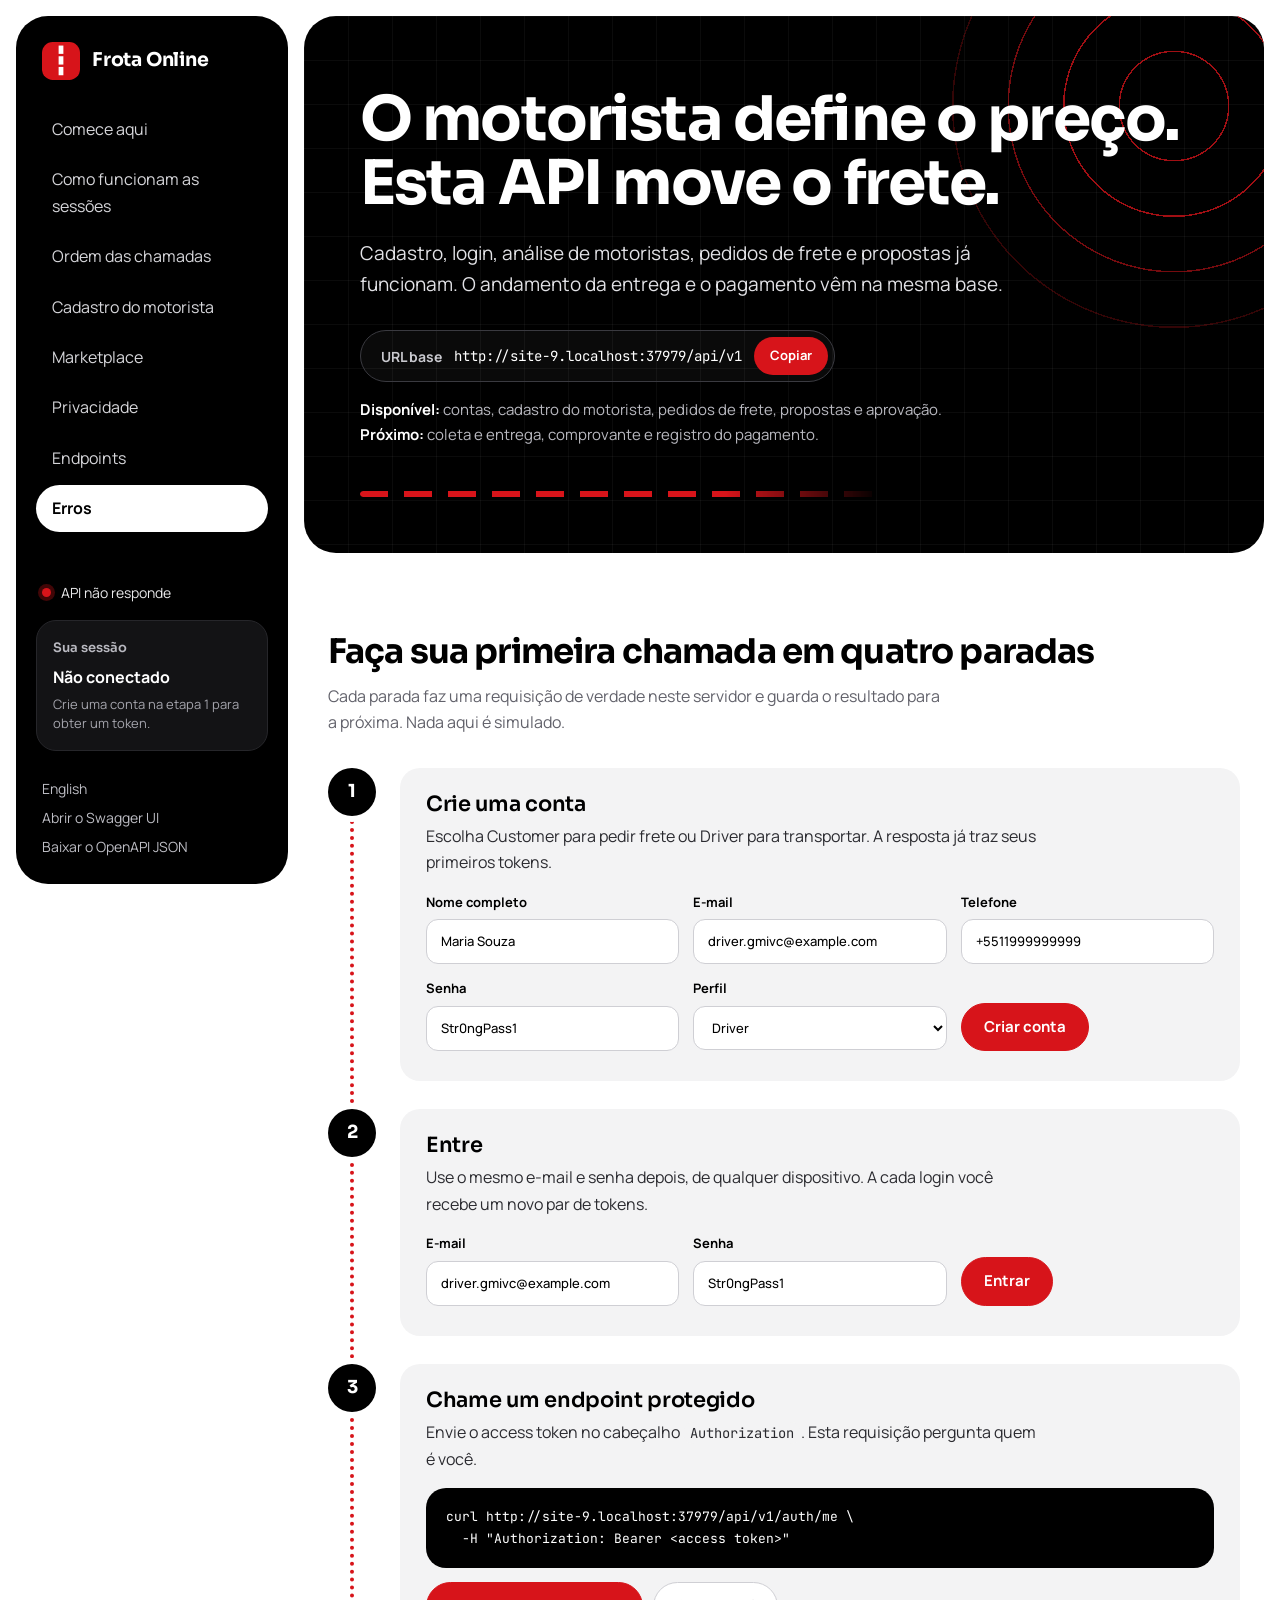
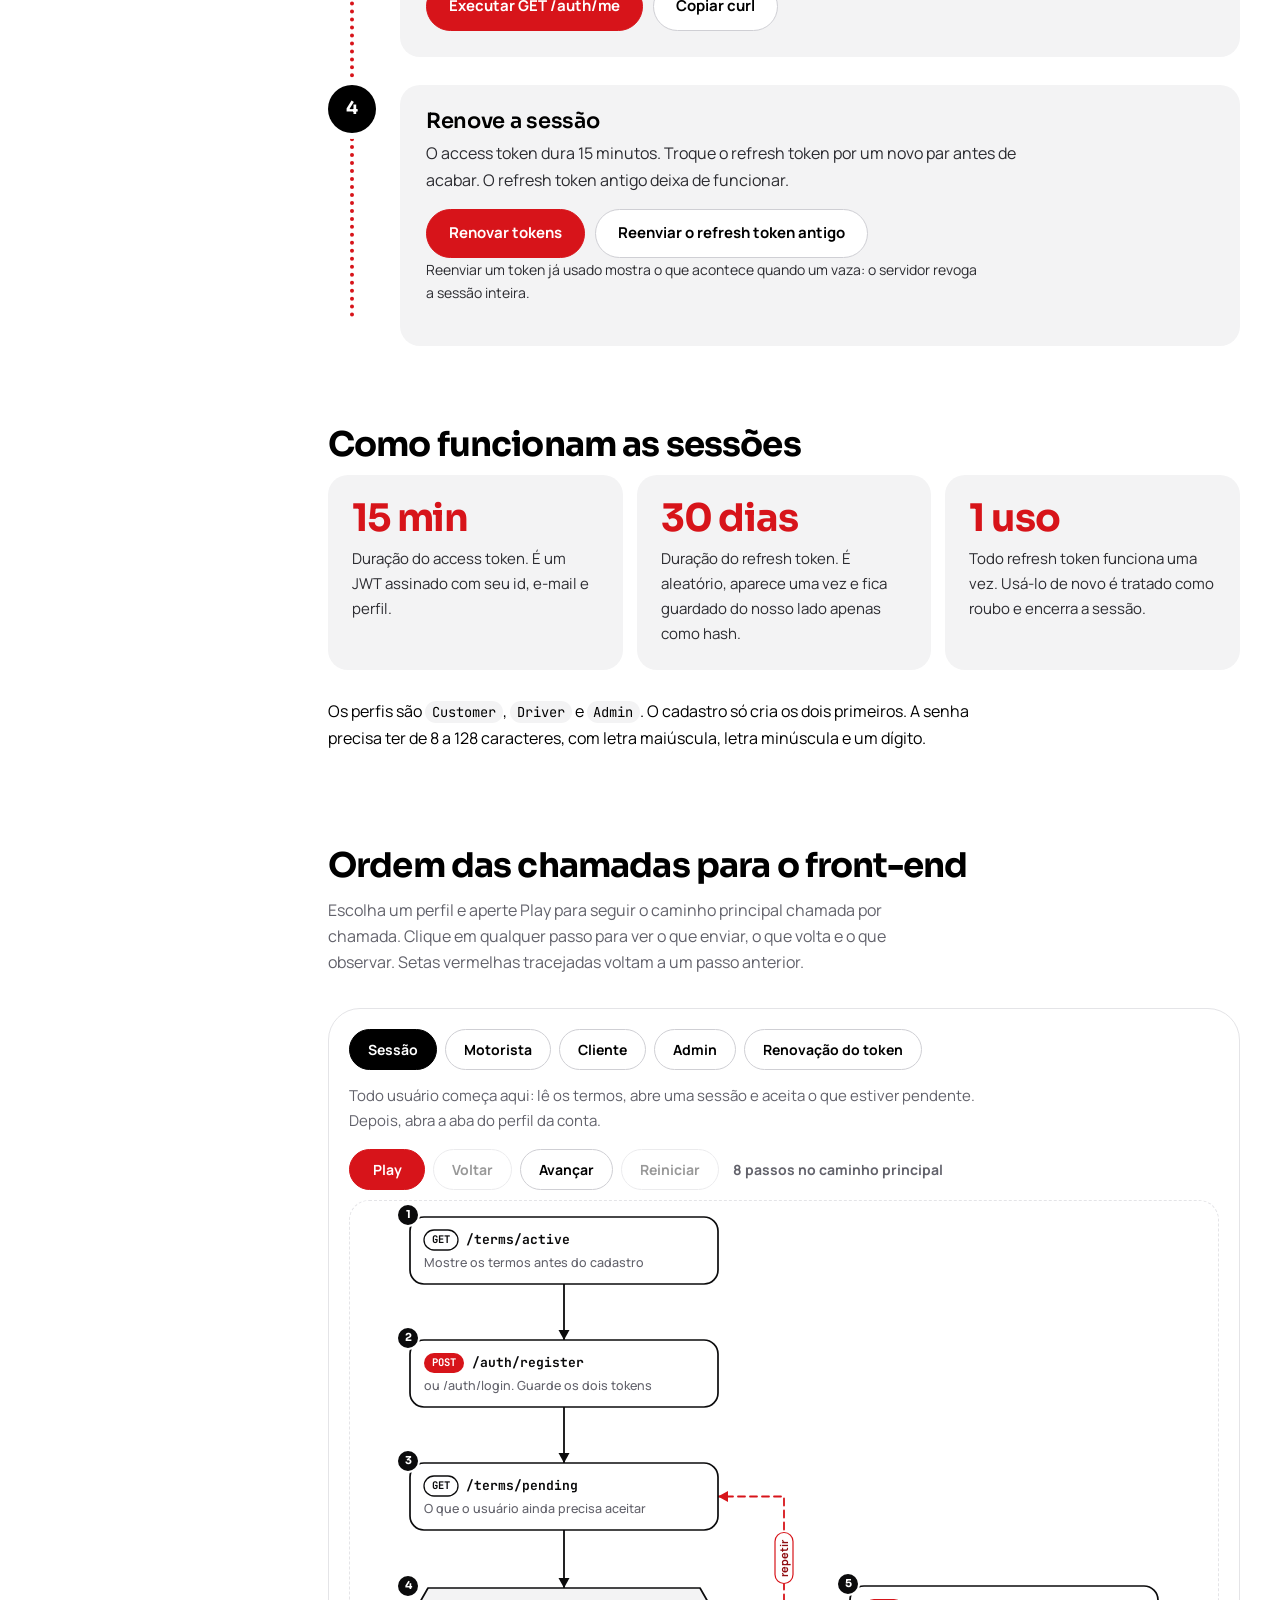
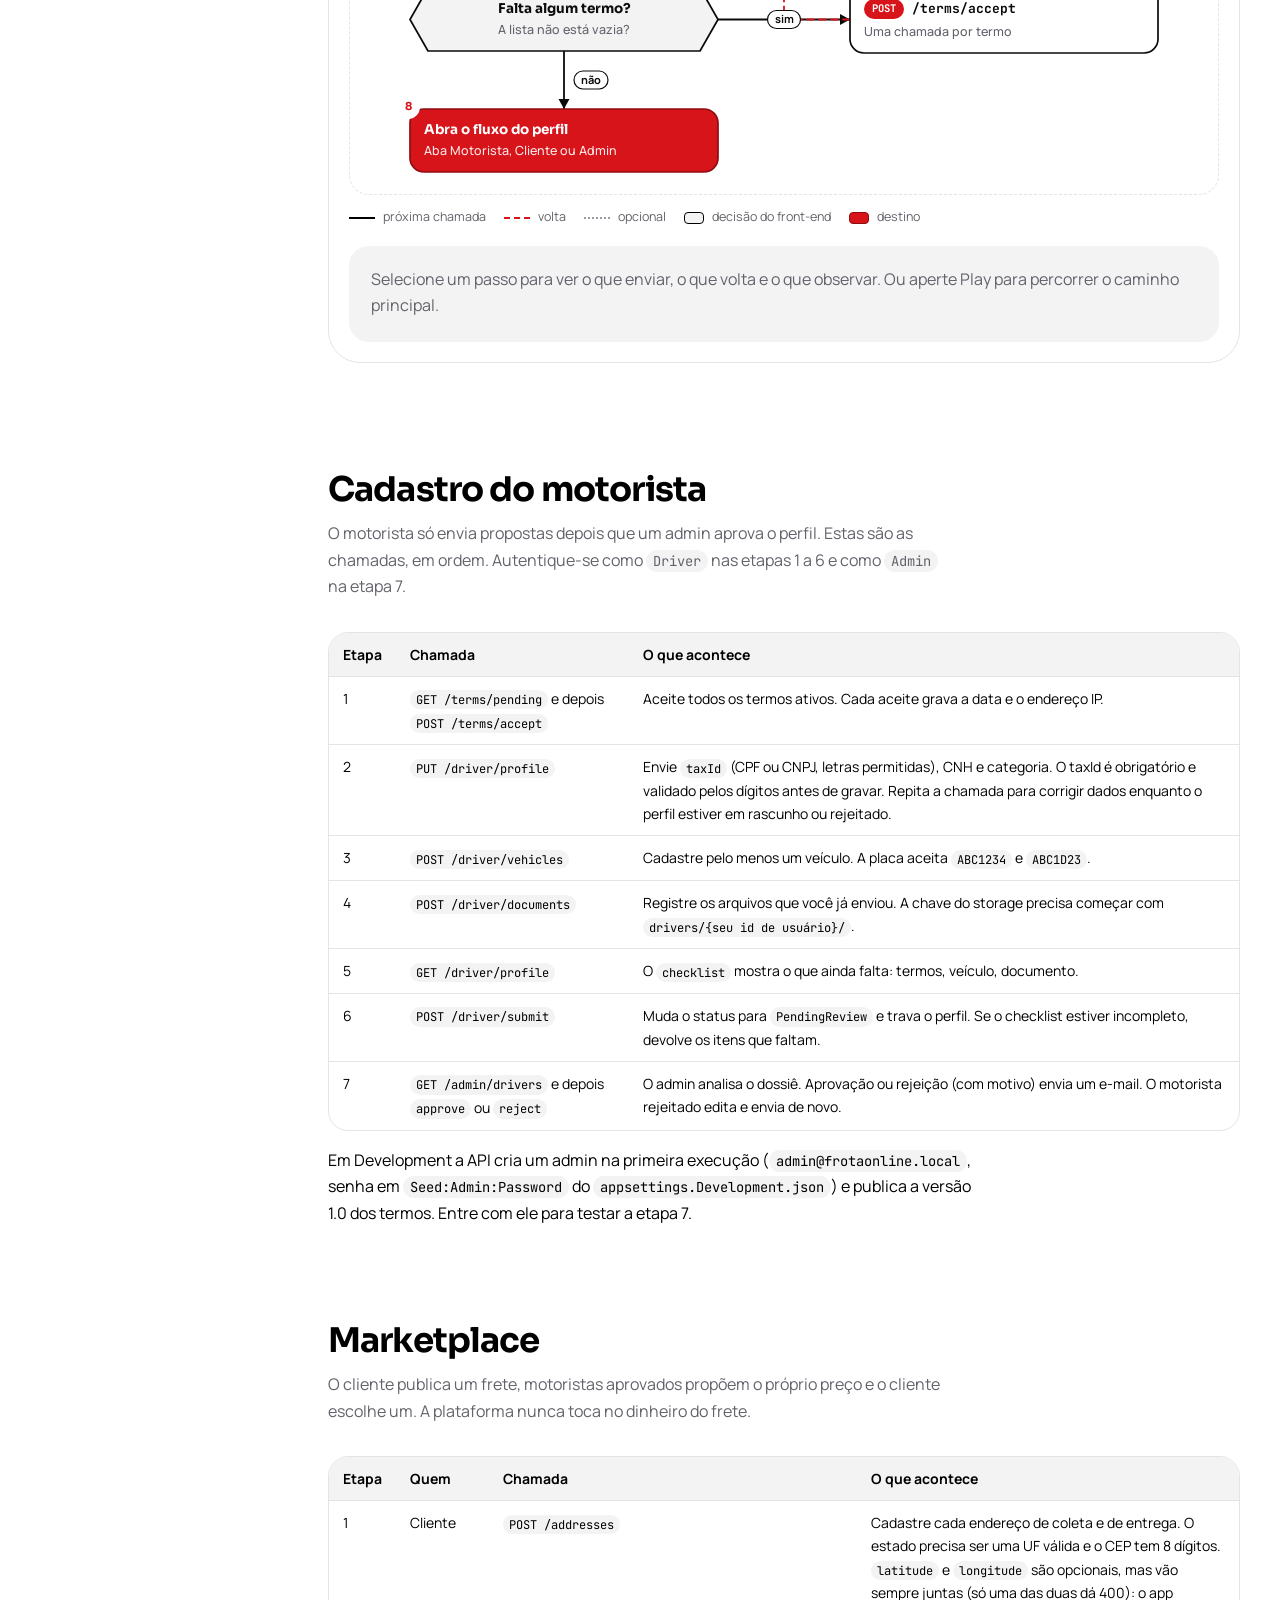
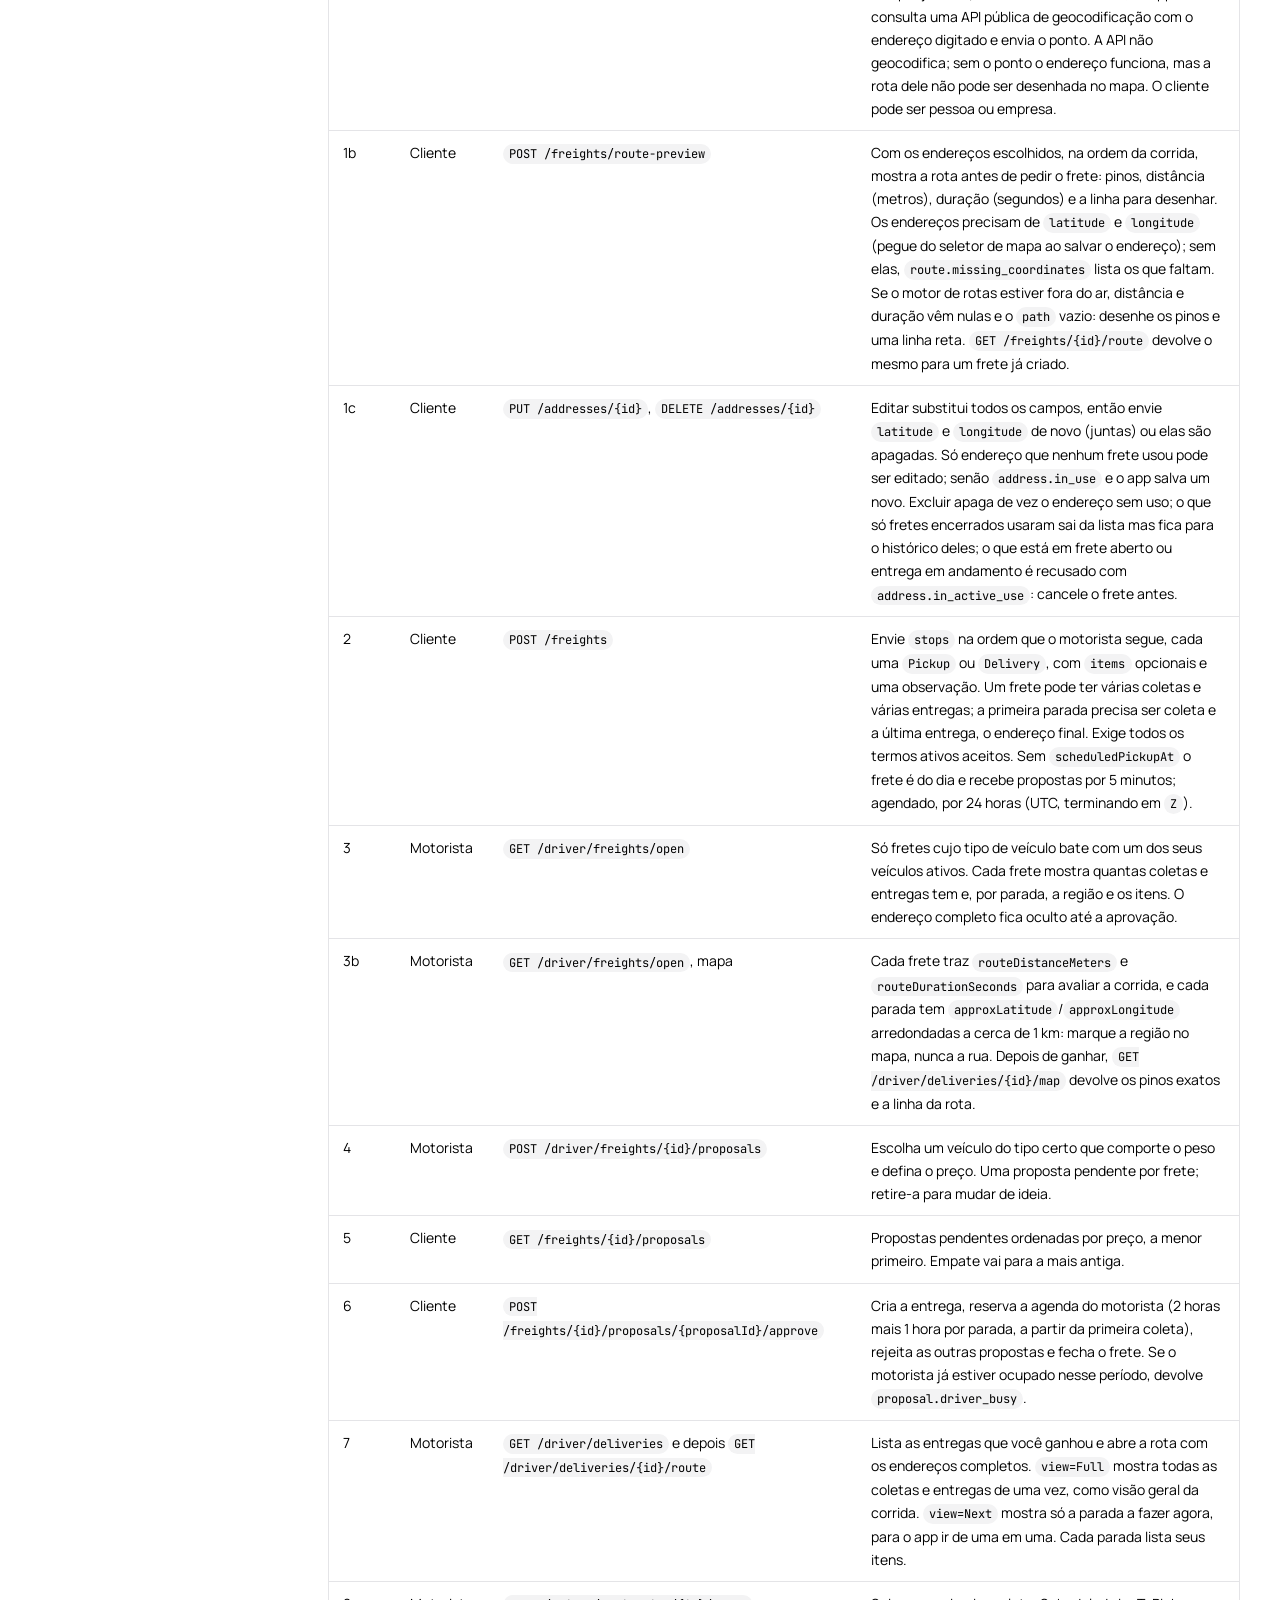
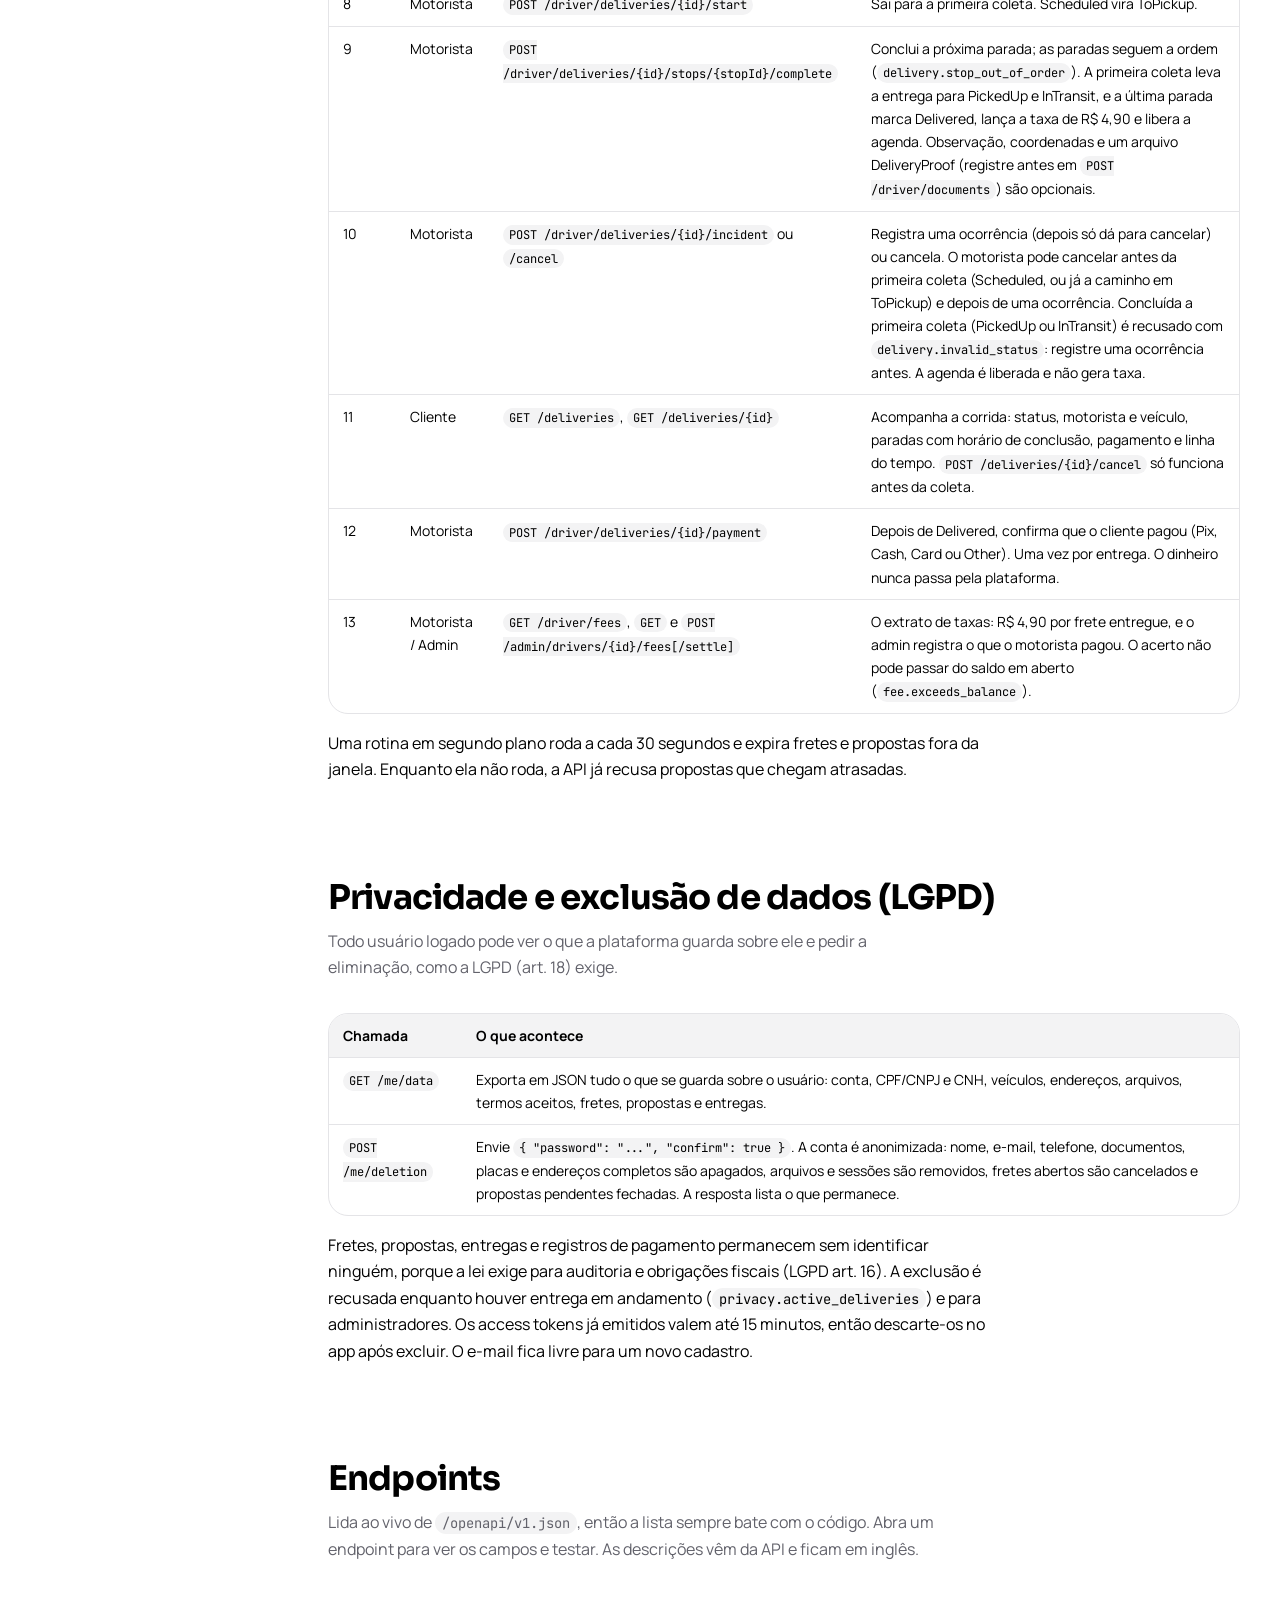
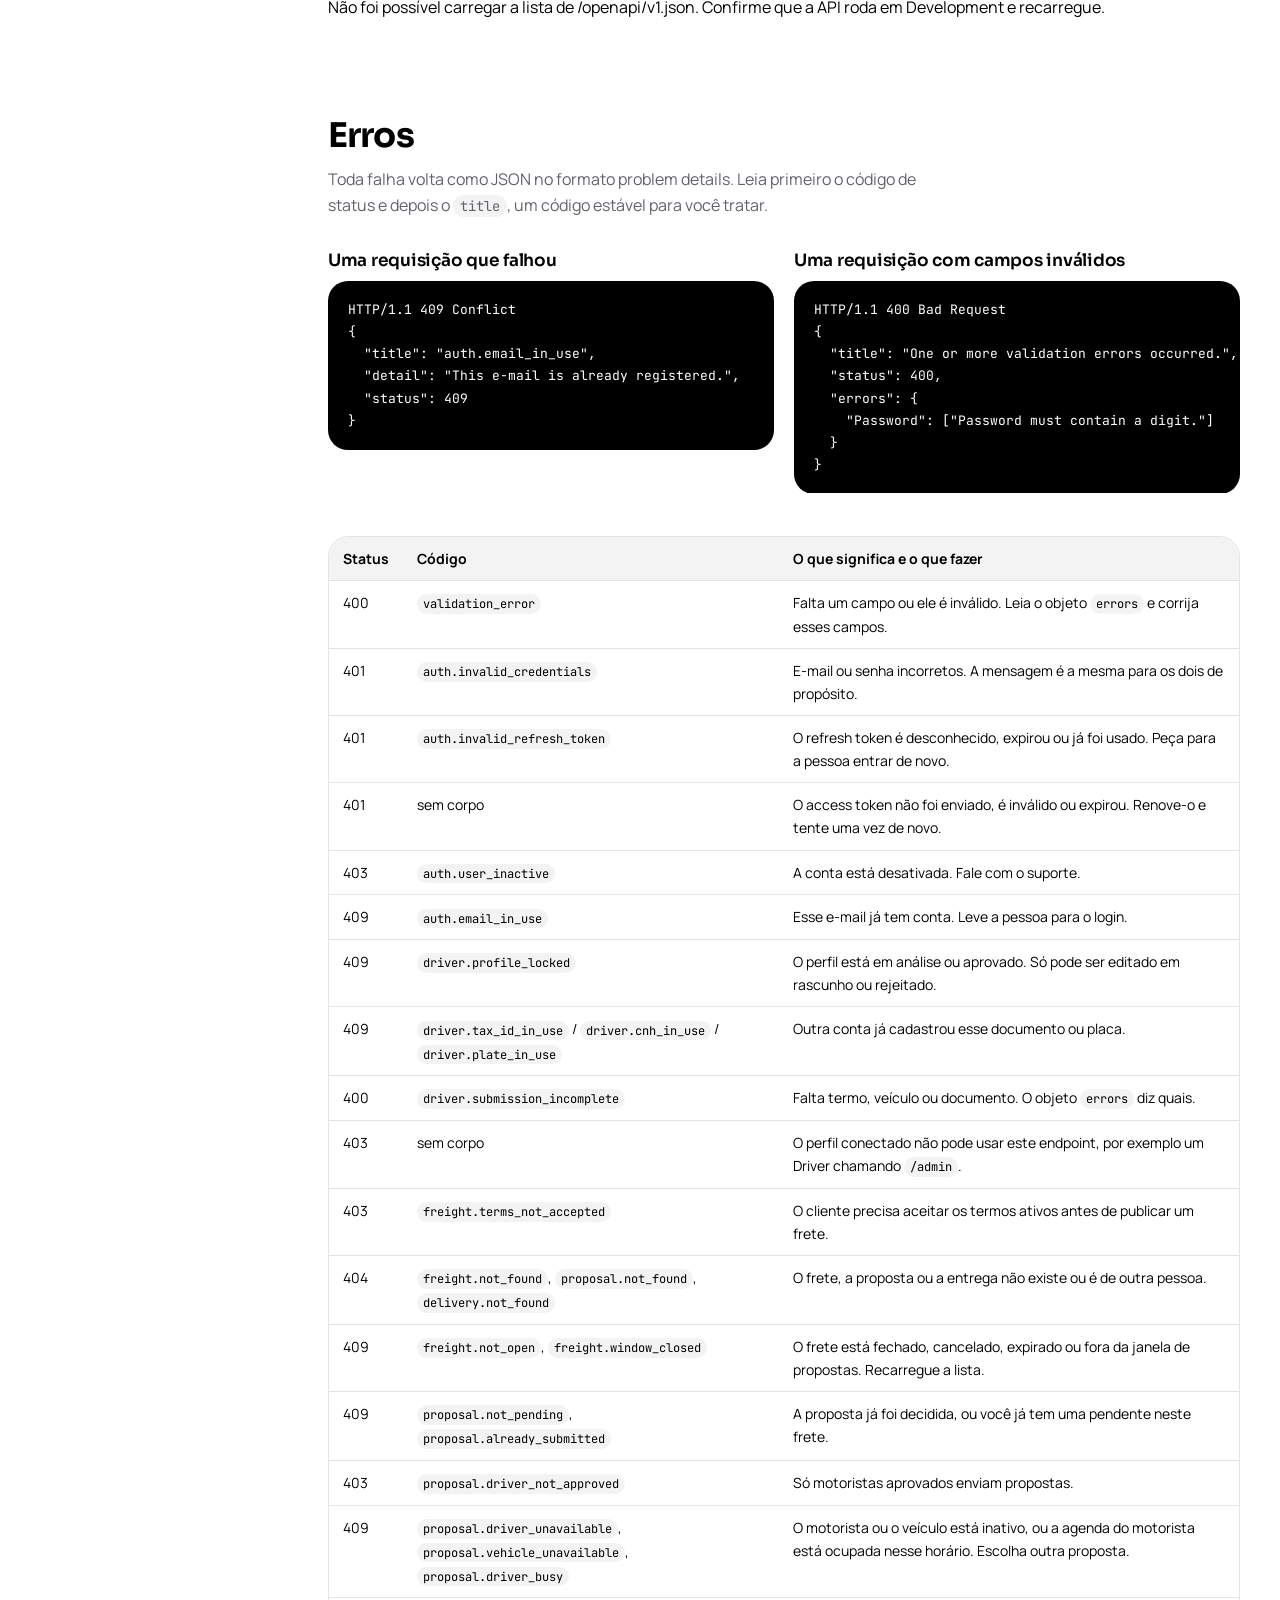
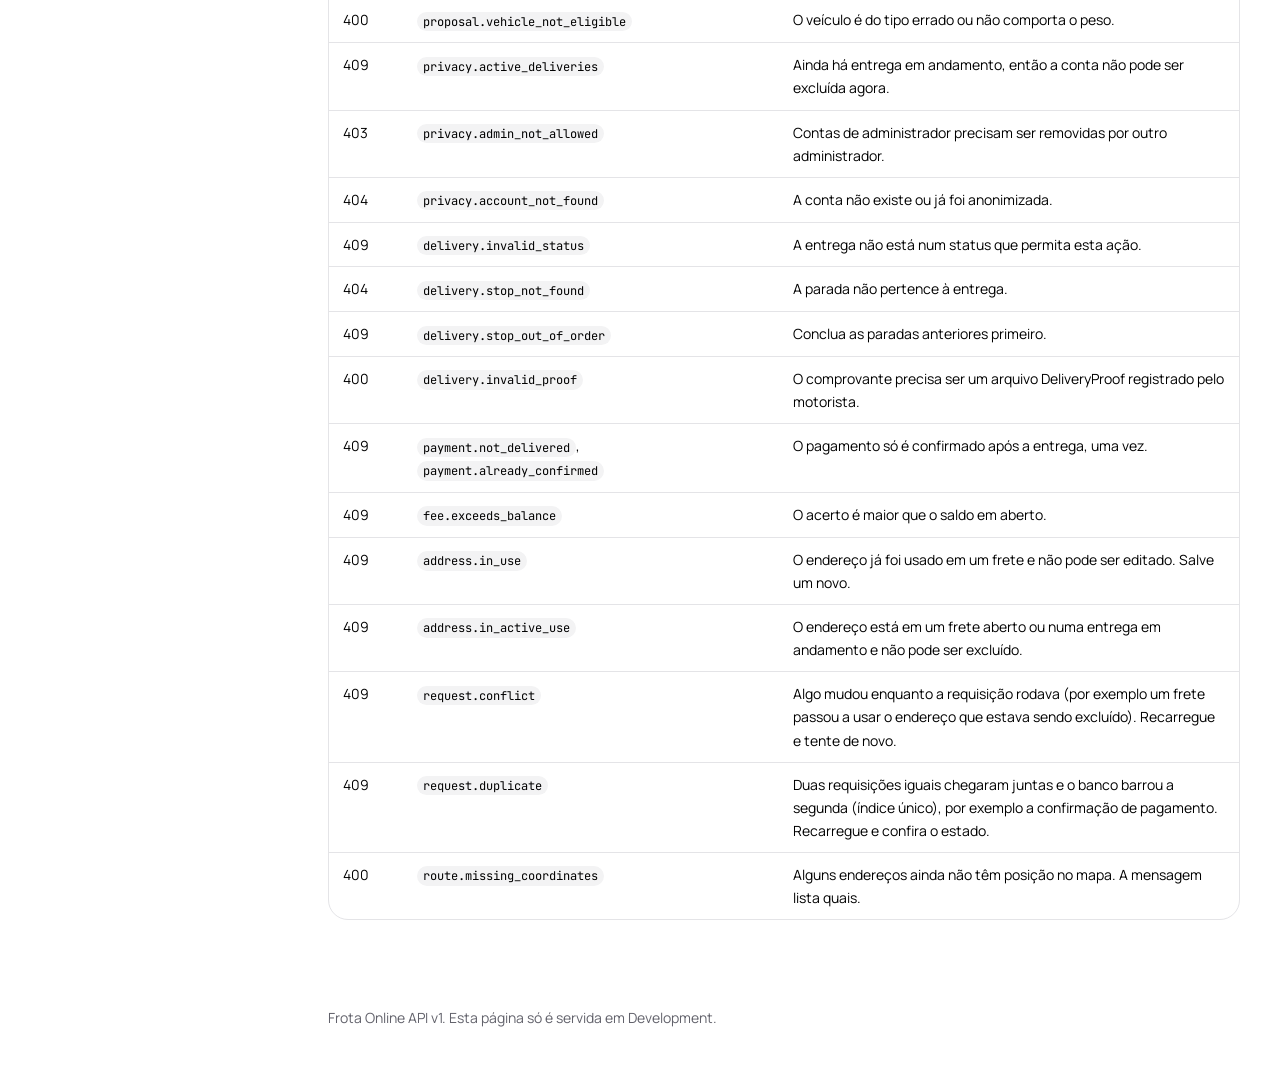
==== commit dac20c92: "Add address edit and delete, and document driver cancel before pickup PUT /addresses/{id} replaces a" ====
--- a/src/FrotaOnline.Api/wwwroot/docs/index.pt.html
+++ b/src/FrotaOnline.Api/wwwroot/docs/index.pt.html
@@ -202,6 +202,7 @@
           <tbody>
             <tr><td>1</td><td>Cliente</td><td><code>POST /addresses</code></td><td>Cadastre cada endereço de coleta e de entrega. O estado precisa ser uma UF válida e o CEP tem 8 dígitos. <code>latitude</code> e <code>longitude</code> são opcionais, mas vão sempre juntas (só uma das duas dá 400): o app consulta uma API pública de geocodificação com o endereço digitado e envia o ponto. A API não geocodifica; sem o ponto o endereço funciona, mas a rota dele não pode ser desenhada no mapa. O cliente pode ser pessoa ou empresa.</td></tr>
             <tr><td>1b</td><td>Cliente</td><td><code>POST /freights/route-preview</code></td><td>Com os endereços escolhidos, na ordem da corrida, mostra a rota antes de pedir o frete: pinos, distância (metros), duração (segundos) e a linha para desenhar. Os endereços precisam de <code>latitude</code> e <code>longitude</code> (pegue do seletor de mapa ao salvar o endereço); sem elas, <code>route.missing_coordinates</code> lista os que faltam. Se o motor de rotas estiver fora do ar, distância e duração vêm nulas e o <code>path</code> vazio: desenhe os pinos e uma linha reta. <code>GET /freights/{id}/route</code> devolve o mesmo para um frete já criado.</td></tr>
+            <tr><td>1c</td><td>Cliente</td><td><code>PUT /addresses/{id}</code>, <code>DELETE /addresses/{id}</code></td><td>Editar substitui todos os campos, então envie <code>latitude</code> e <code>longitude</code> de novo (juntas) ou elas são apagadas. Só endereço que nenhum frete usou pode ser editado; senão <code>address.in_use</code> e o app salva um novo. Excluir apaga de vez o endereço sem uso; o que só fretes encerrados usaram sai da lista mas fica para o histórico deles; o que está em frete aberto ou entrega em andamento é recusado com <code>address.in_active_use</code>: cancele o frete antes.</td></tr>
             <tr><td>2</td><td>Cliente</td><td><code>POST /freights</code></td><td>Envie <code>stops</code> na ordem que o motorista segue, cada uma <code>Pickup</code> ou <code>Delivery</code>, com <code>items</code> opcionais e uma observação. Um frete pode ter várias coletas e várias entregas; a primeira parada precisa ser coleta e a última entrega, o endereço final. Exige todos os termos ativos aceitos. Sem <code>scheduledPickupAt</code> o frete é do dia e recebe propostas por 5 minutos; agendado, por 24 horas (UTC, terminando em <code>Z</code>).</td></tr>
             <tr><td>3</td><td>Motorista</td><td><code>GET /driver/freights/open</code></td><td>Só fretes cujo tipo de veículo bate com um dos seus veículos ativos. Cada frete mostra quantas coletas e entregas tem e, por parada, a região e os itens. O endereço completo fica oculto até a aprovação.</td></tr>
             <tr><td>3b</td><td>Motorista</td><td><code>GET /driver/freights/open</code>, mapa</td><td>Cada frete traz <code>routeDistanceMeters</code> e <code>routeDurationSeconds</code> para avaliar a corrida, e cada parada tem <code>approxLatitude</code>/<code>approxLongitude</code> arredondadas a cerca de 1 km: marque a região no mapa, nunca a rua. Depois de ganhar, <code>GET /driver/deliveries/{id}/map</code> devolve os pinos exatos e a linha da rota.</td></tr>
@@ -211,7 +212,7 @@
             <tr><td>7</td><td>Motorista</td><td><code>GET /driver/deliveries</code> e depois <code>GET /driver/deliveries/{id}/route</code></td><td>Lista as entregas que você ganhou e abre a rota com os endereços completos. <code>view=Full</code> mostra todas as coletas e entregas de uma vez, como visão geral da corrida. <code>view=Next</code> mostra só a parada a fazer agora, para o app ir de uma em uma. Cada parada lista seus itens.</td></tr>
             <tr><td>8</td><td>Motorista</td><td><code>POST /driver/deliveries/{id}/start</code></td><td>Sai para a primeira coleta. Scheduled vira ToPickup.</td></tr>
             <tr><td>9</td><td>Motorista</td><td><code>POST /driver/deliveries/{id}/stops/{stopId}/complete</code></td><td>Conclui a próxima parada; as paradas seguem a ordem (<code>delivery.stop_out_of_order</code>). A primeira coleta leva a entrega para PickedUp e InTransit, e a última parada marca Delivered, lança a taxa de R$ 4,90 e libera a agenda. Observação, coordenadas e um arquivo DeliveryProof (registre antes em <code>POST /driver/documents</code>) são opcionais.</td></tr>
-            <tr><td>10</td><td>Motorista</td><td><code>POST /driver/deliveries/{id}/incident</code> ou <code>/cancel</code></td><td>Registra uma ocorrência (depois só dá para cancelar) ou cancela em Scheduled, ToPickup ou após ocorrência. A agenda é liberada.</td></tr>
+            <tr><td>10</td><td>Motorista</td><td><code>POST /driver/deliveries/{id}/incident</code> ou <code>/cancel</code></td><td>Registra uma ocorrência (depois só dá para cancelar) ou cancela. O motorista pode cancelar antes da primeira coleta (Scheduled, ou já a caminho em ToPickup) e depois de uma ocorrência. Concluída a primeira coleta (PickedUp ou InTransit) é recusado com <code>delivery.invalid_status</code>: registre uma ocorrência antes. A agenda é liberada e não gera taxa.</td></tr>
             <tr><td>11</td><td>Cliente</td><td><code>GET /deliveries</code>, <code>GET /deliveries/{id}</code></td><td>Acompanha a corrida: status, motorista e veículo, paradas com horário de conclusão, pagamento e linha do tempo. <code>POST /deliveries/{id}/cancel</code> só funciona antes da coleta.</td></tr>
             <tr><td>12</td><td>Motorista</td><td><code>POST /driver/deliveries/{id}/payment</code></td><td>Depois de Delivered, confirma que o cliente pagou (Pix, Cash, Card ou Other). Uma vez por entrega. O dinheiro nunca passa pela plataforma.</td></tr>
             <tr><td>13</td><td>Motorista / Admin</td><td><code>GET /driver/fees</code>, <code>GET</code> e <code>POST /admin/drivers/{id}/fees[/settle]</code></td><td>O extrato de taxas: R$ 4,90 por frete entregue, e o admin registra o que o motorista pagou. O acerto não pode passar do saldo em aberto (<code>fee.exceeds_balance</code>).</td></tr>
@@ -297,6 +298,9 @@
             <tr><td>400</td><td><code>delivery.invalid_proof</code></td><td>O comprovante precisa ser um arquivo DeliveryProof registrado pelo motorista.</td></tr>
             <tr><td>409</td><td><code>payment.not_delivered</code>, <code>payment.already_confirmed</code></td><td>O pagamento só é confirmado após a entrega, uma vez.</td></tr>
             <tr><td>409</td><td><code>fee.exceeds_balance</code></td><td>O acerto é maior que o saldo em aberto.</td></tr>
+            <tr><td>409</td><td><code>address.in_use</code></td><td>O endereço já foi usado em um frete e não pode ser editado. Salve um novo.</td></tr>
+            <tr><td>409</td><td><code>address.in_active_use</code></td><td>O endereço está em um frete aberto ou numa entrega em andamento e não pode ser excluído.</td></tr>
+            <tr><td>409</td><td><code>request.conflict</code></td><td>Algo mudou enquanto a requisição rodava (por exemplo um frete passou a usar o endereço que estava sendo excluído). Recarregue e tente de novo.</td></tr>
             <tr><td>409</td><td><code>request.duplicate</code></td><td>Duas requisições iguais chegaram juntas e o banco barrou a segunda (índice único), por exemplo a confirmação de pagamento. Recarregue e confira o estado.</td></tr>
             <tr><td>400</td><td><code>route.missing_coordinates</code></td><td>Alguns endereços ainda não têm posição no mapa. A mensagem lista quais.</td></tr>
           </tbody>
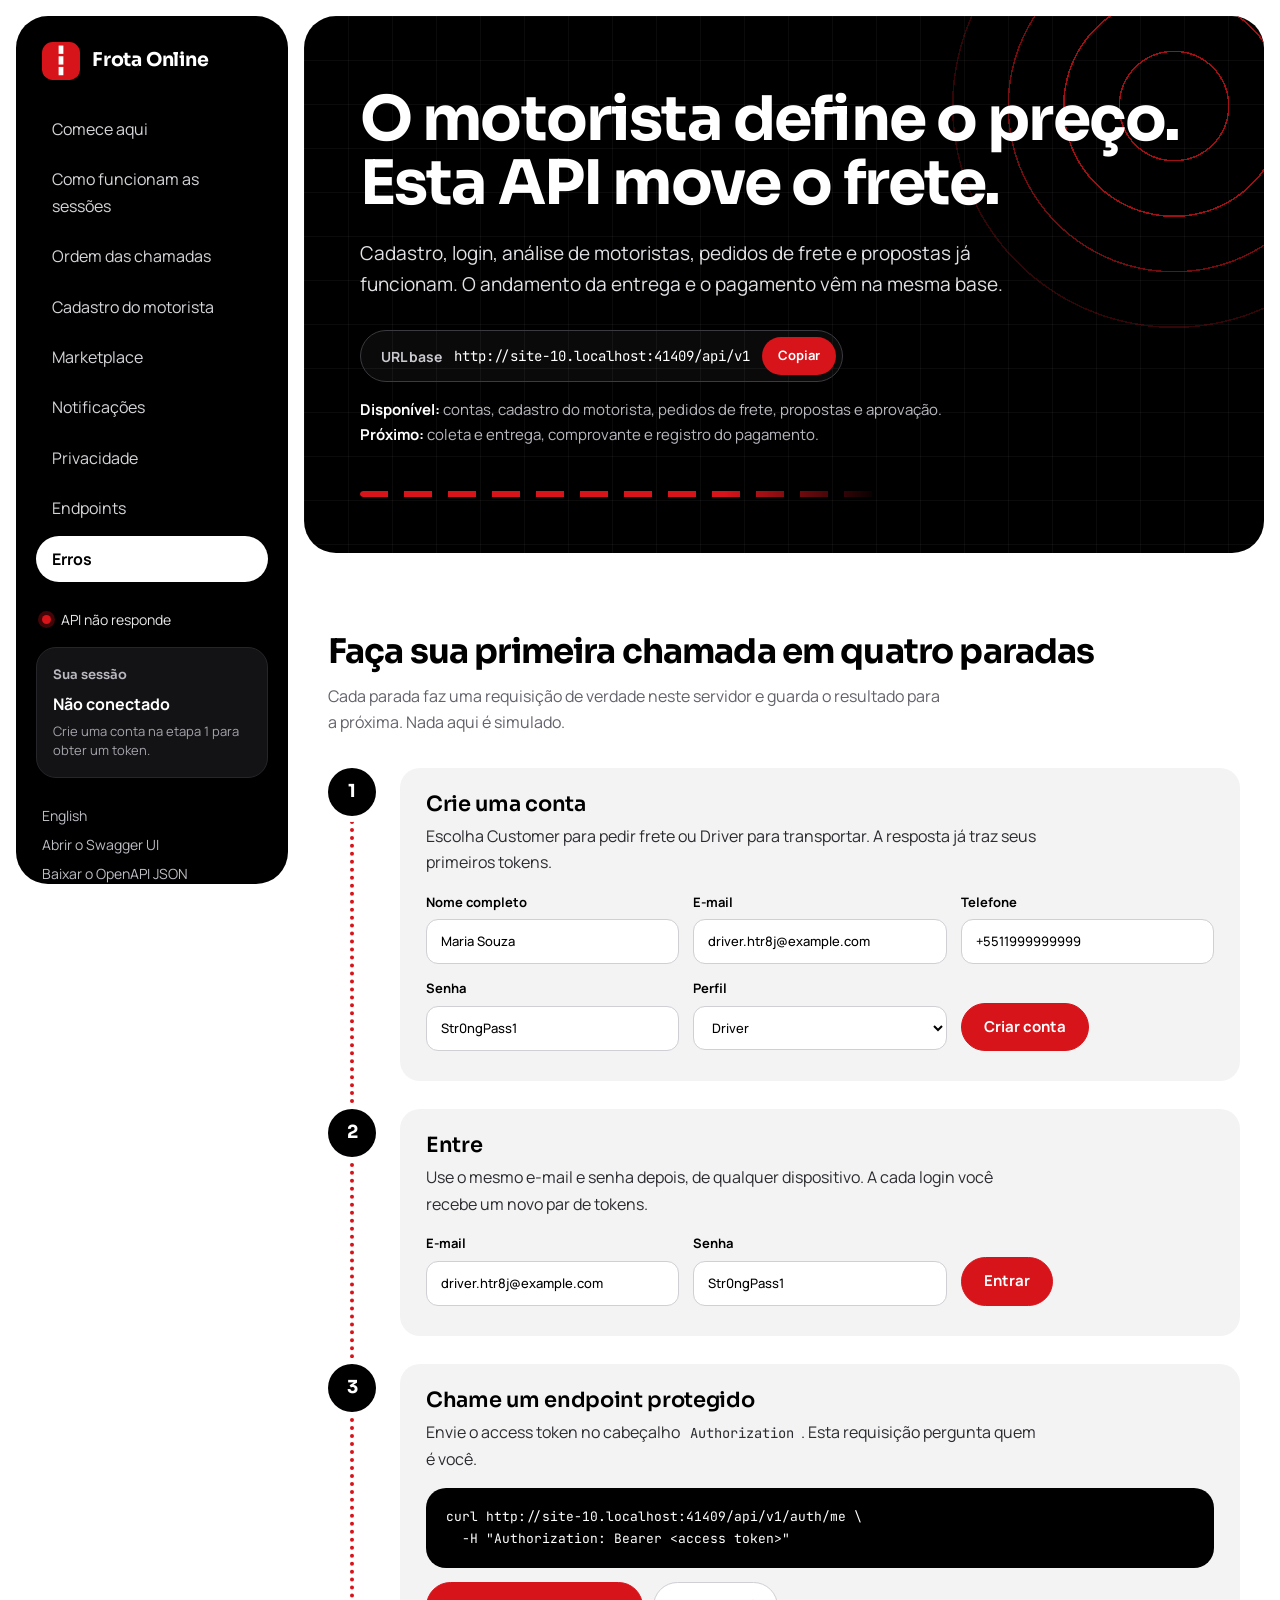
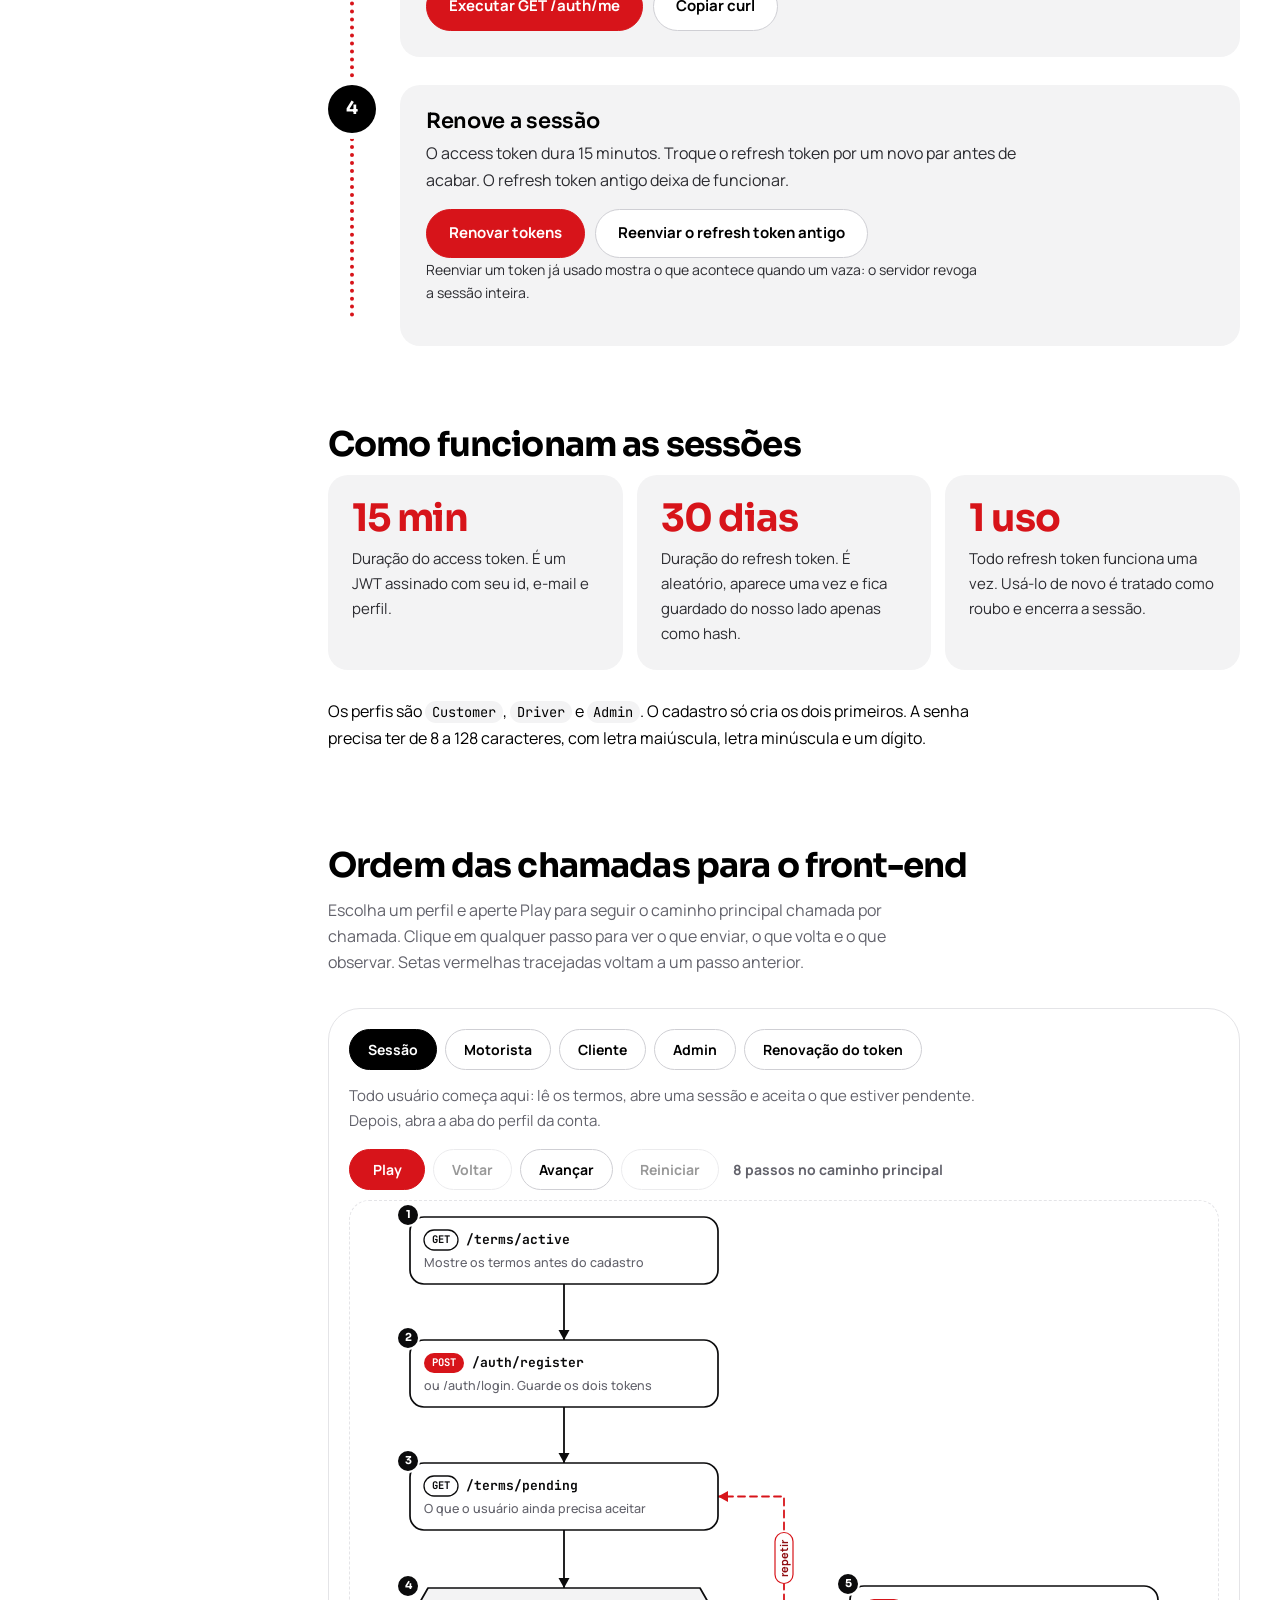
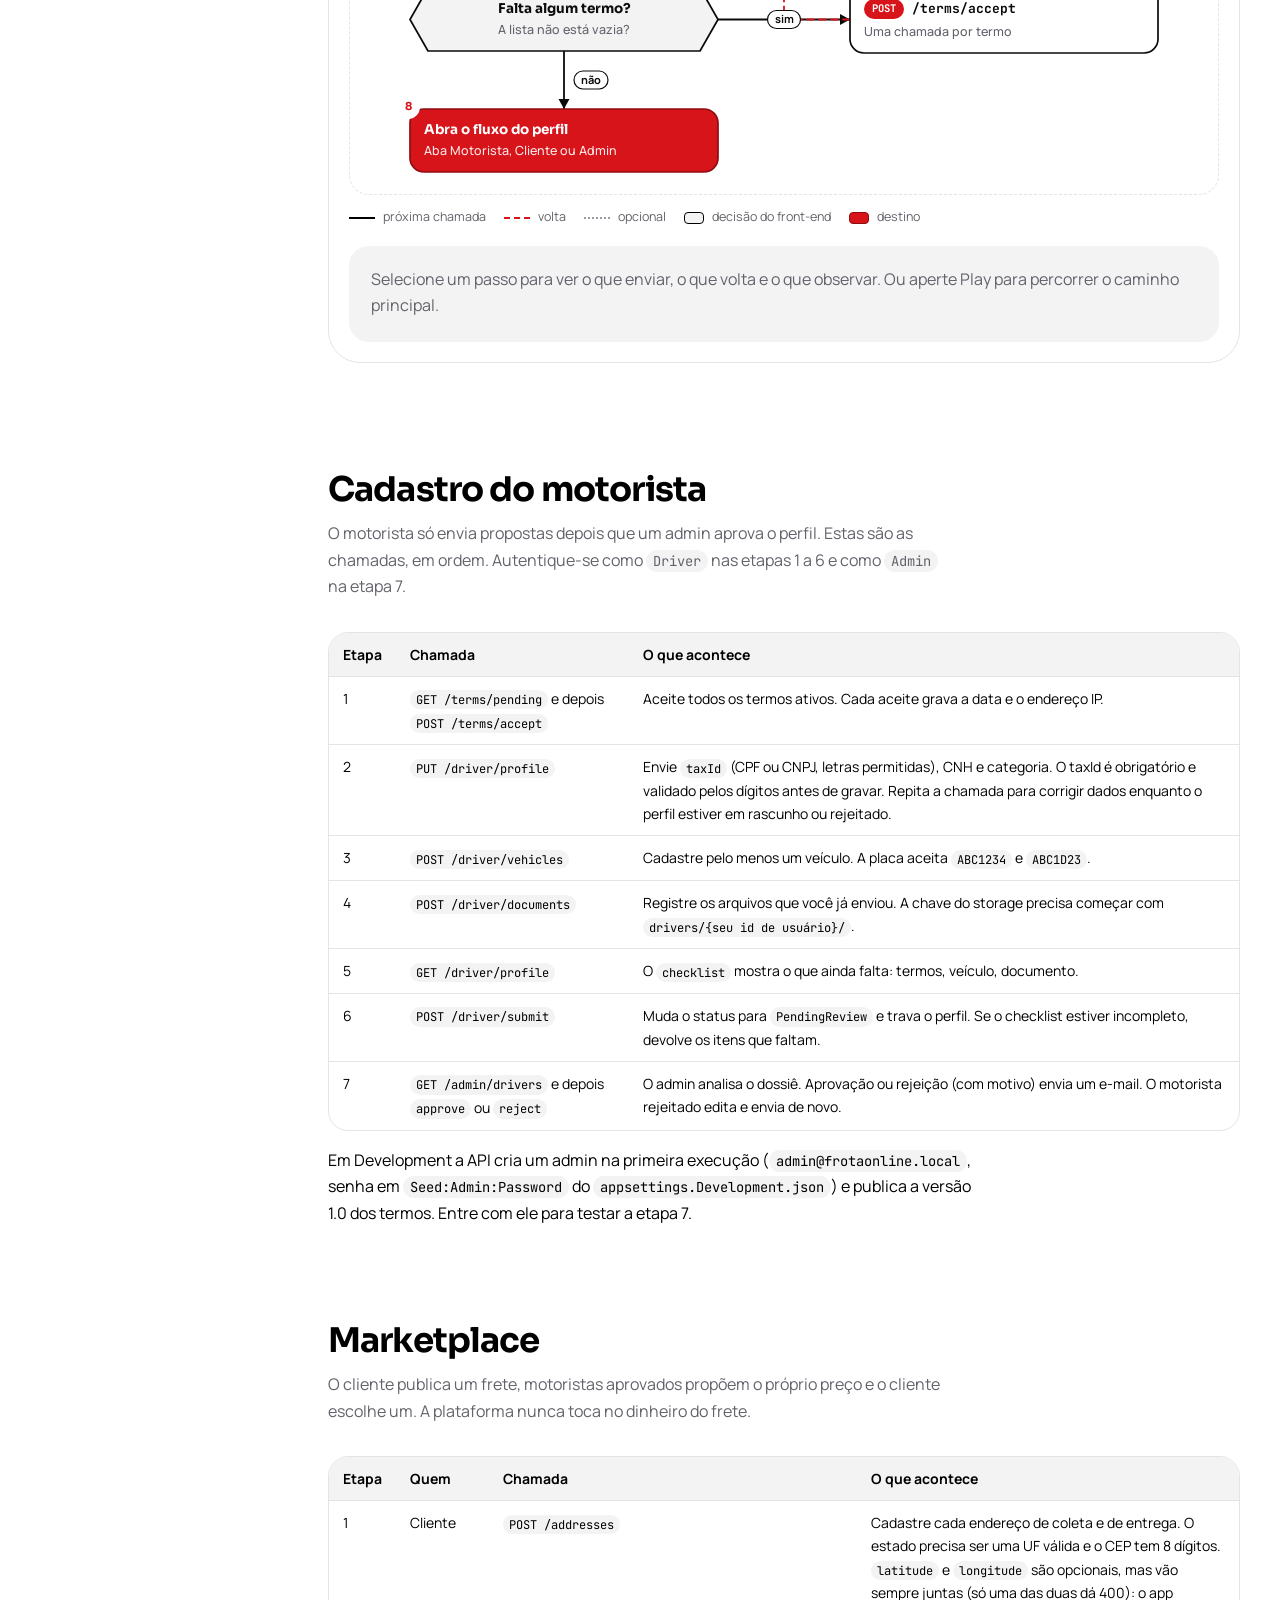
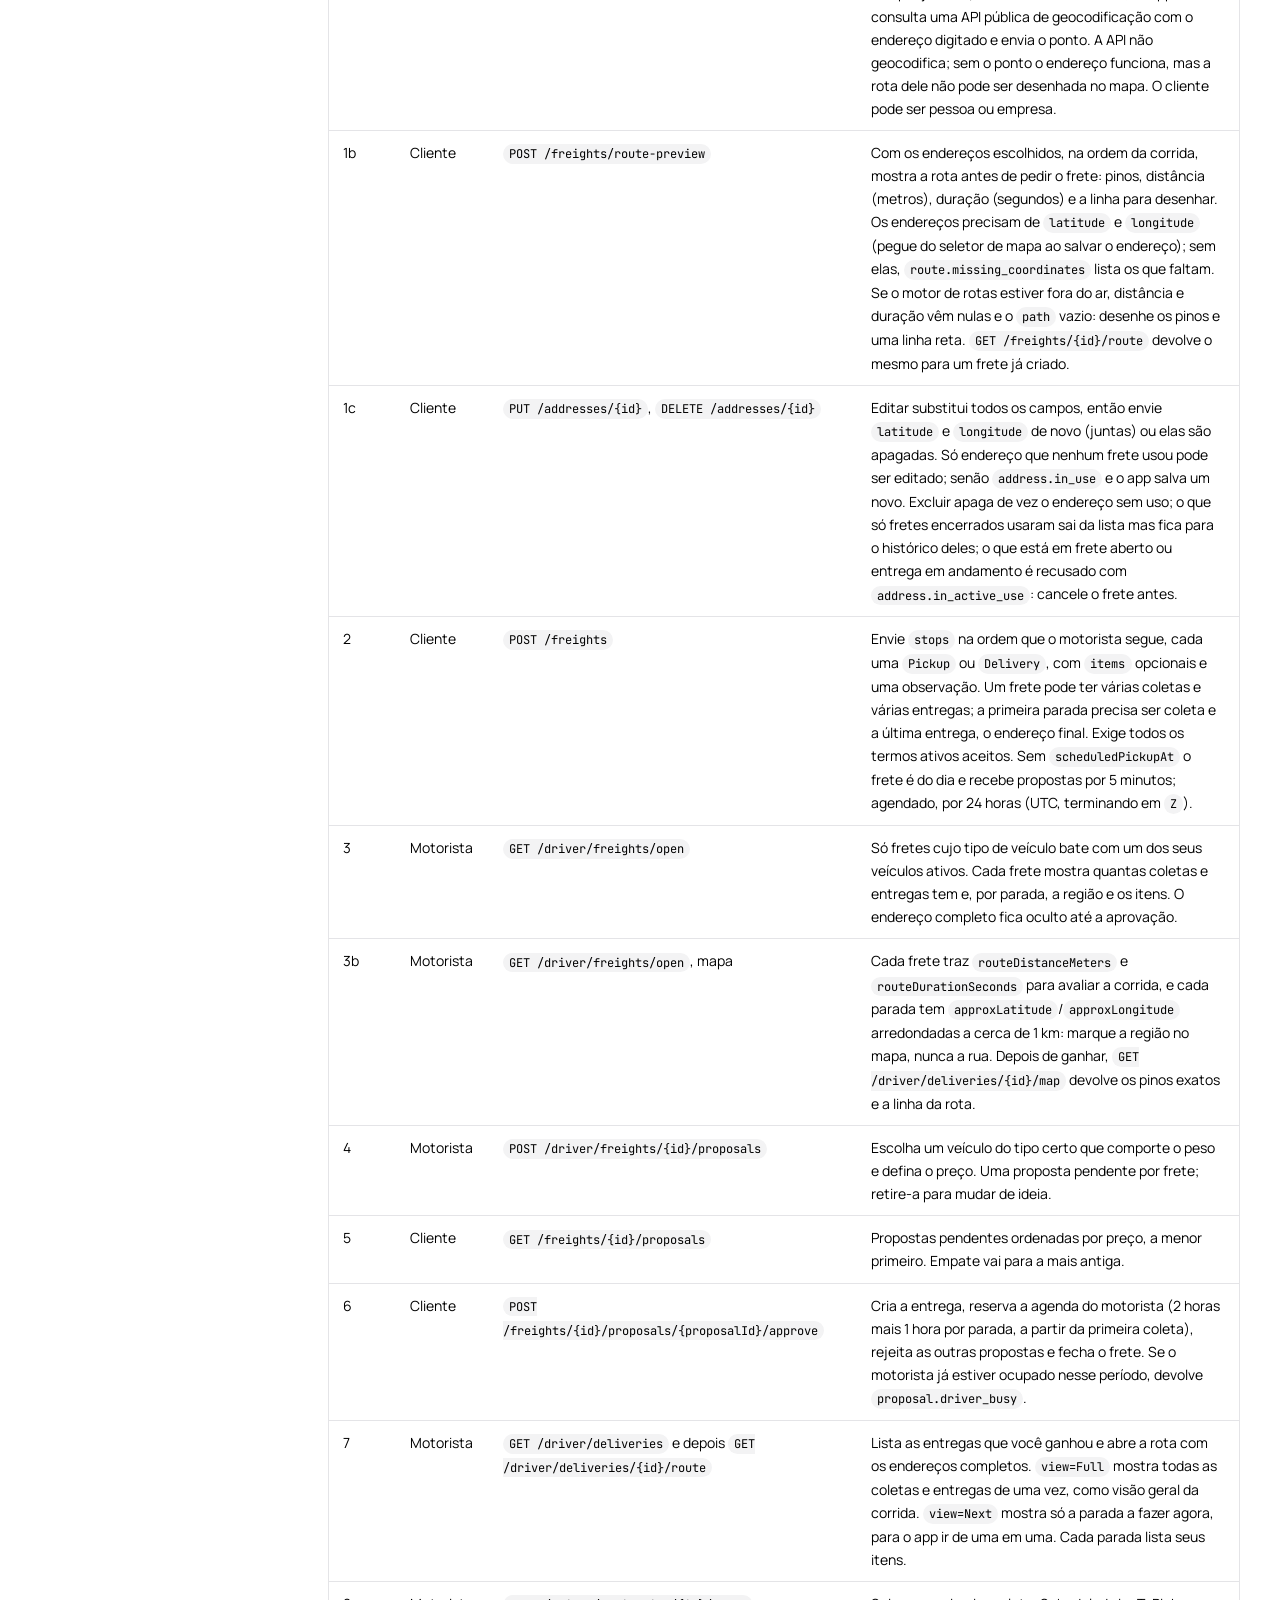
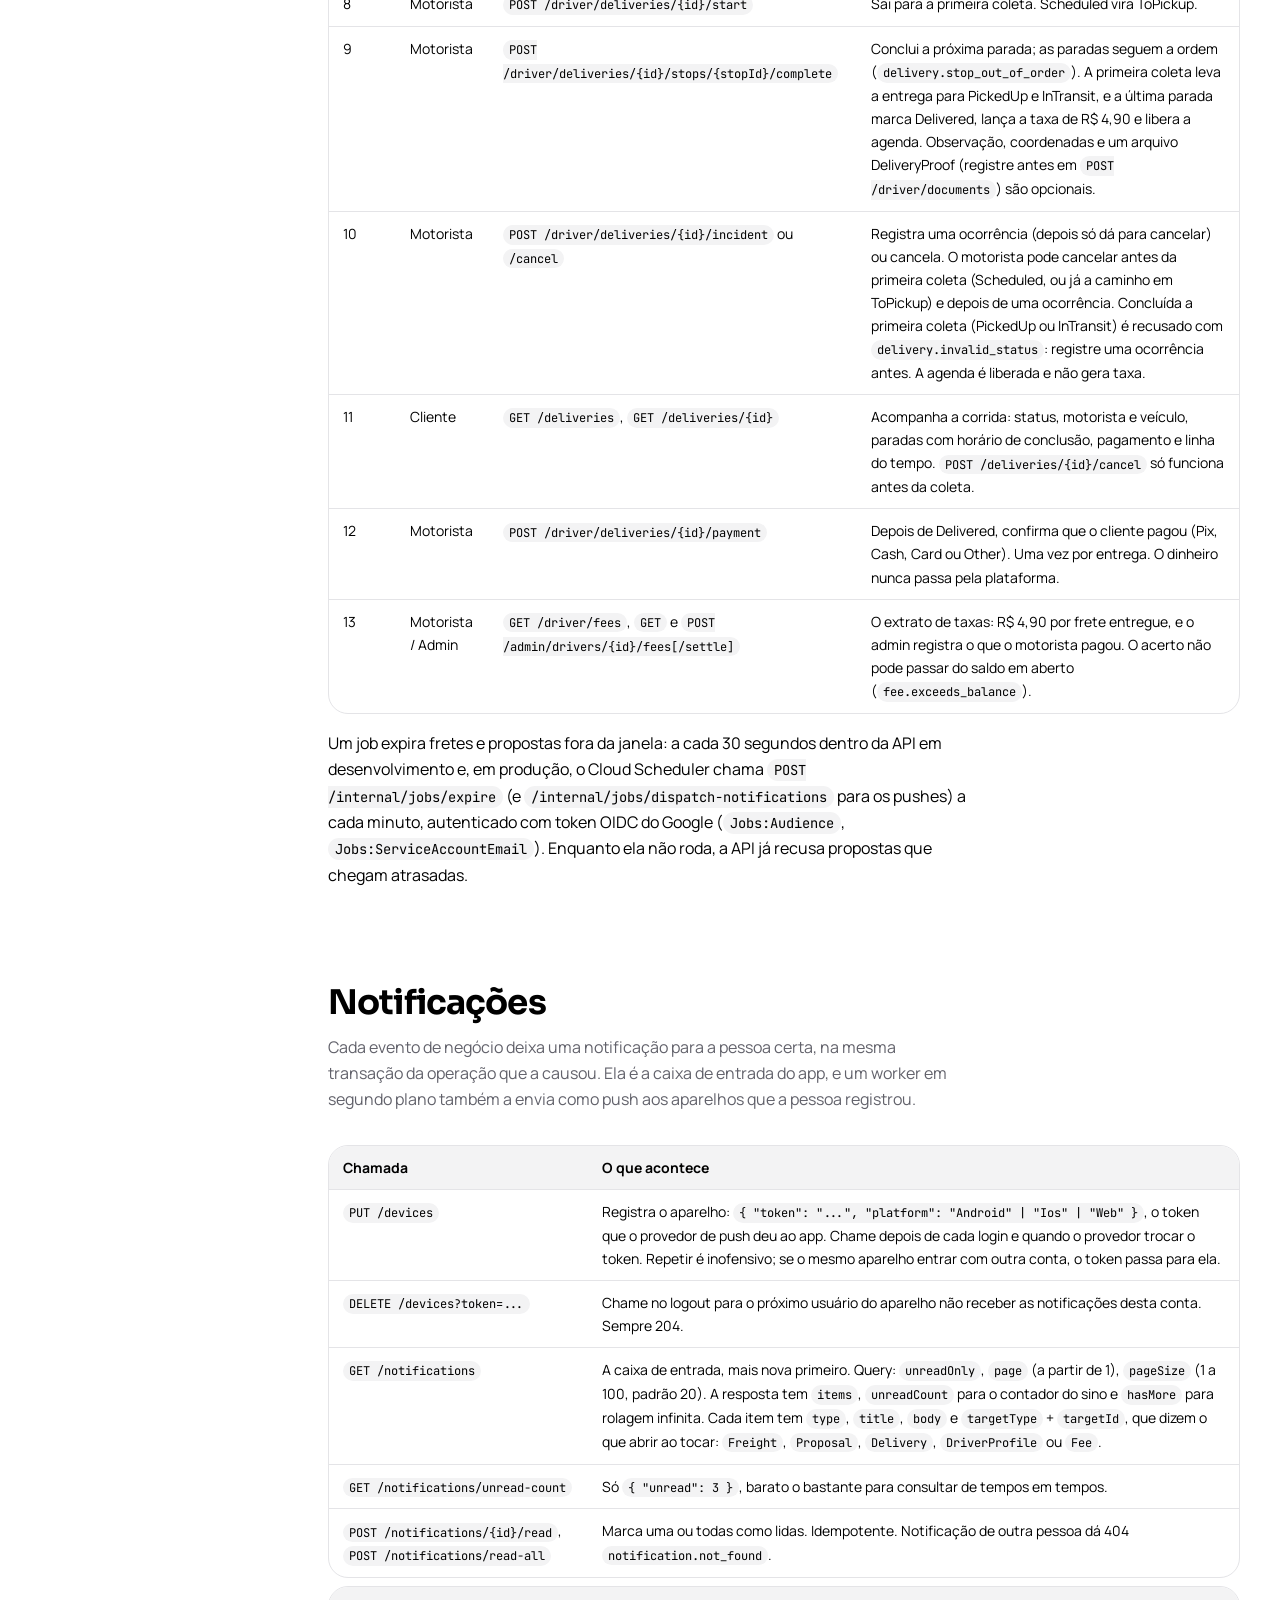
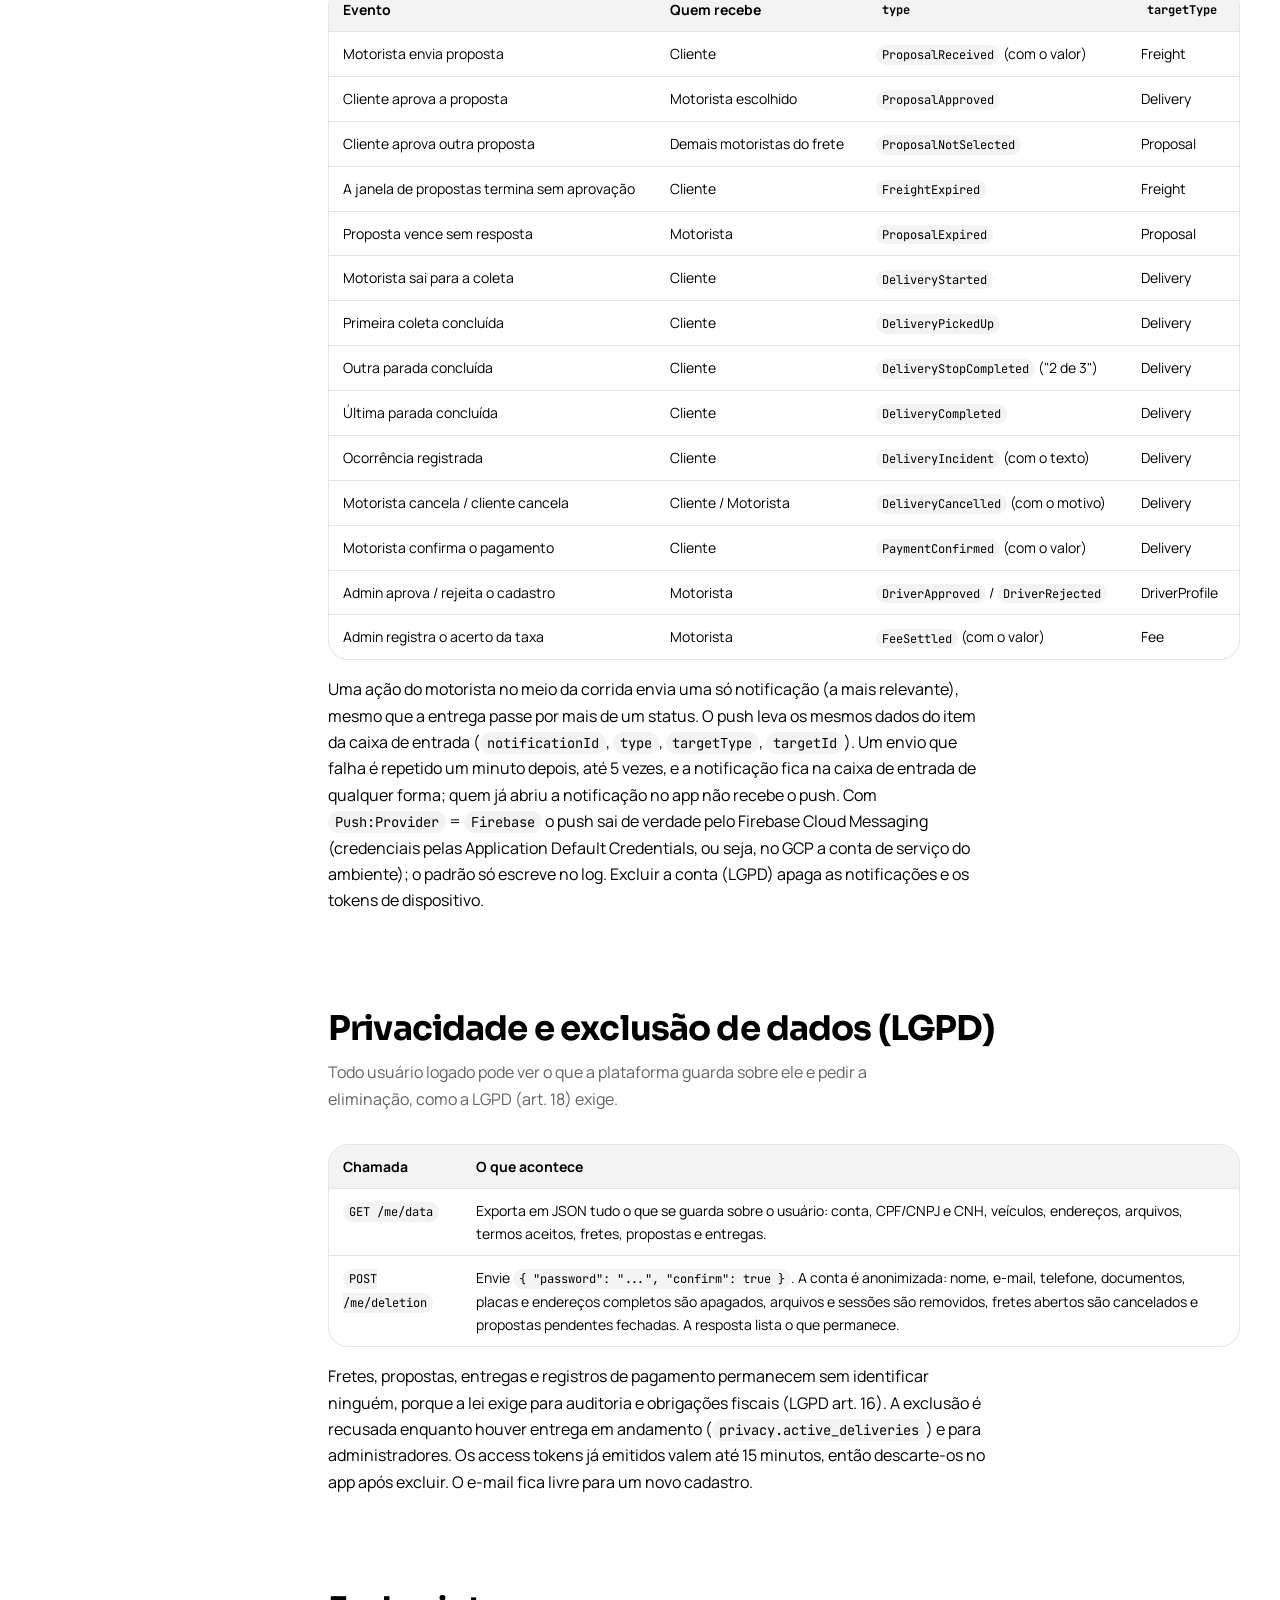
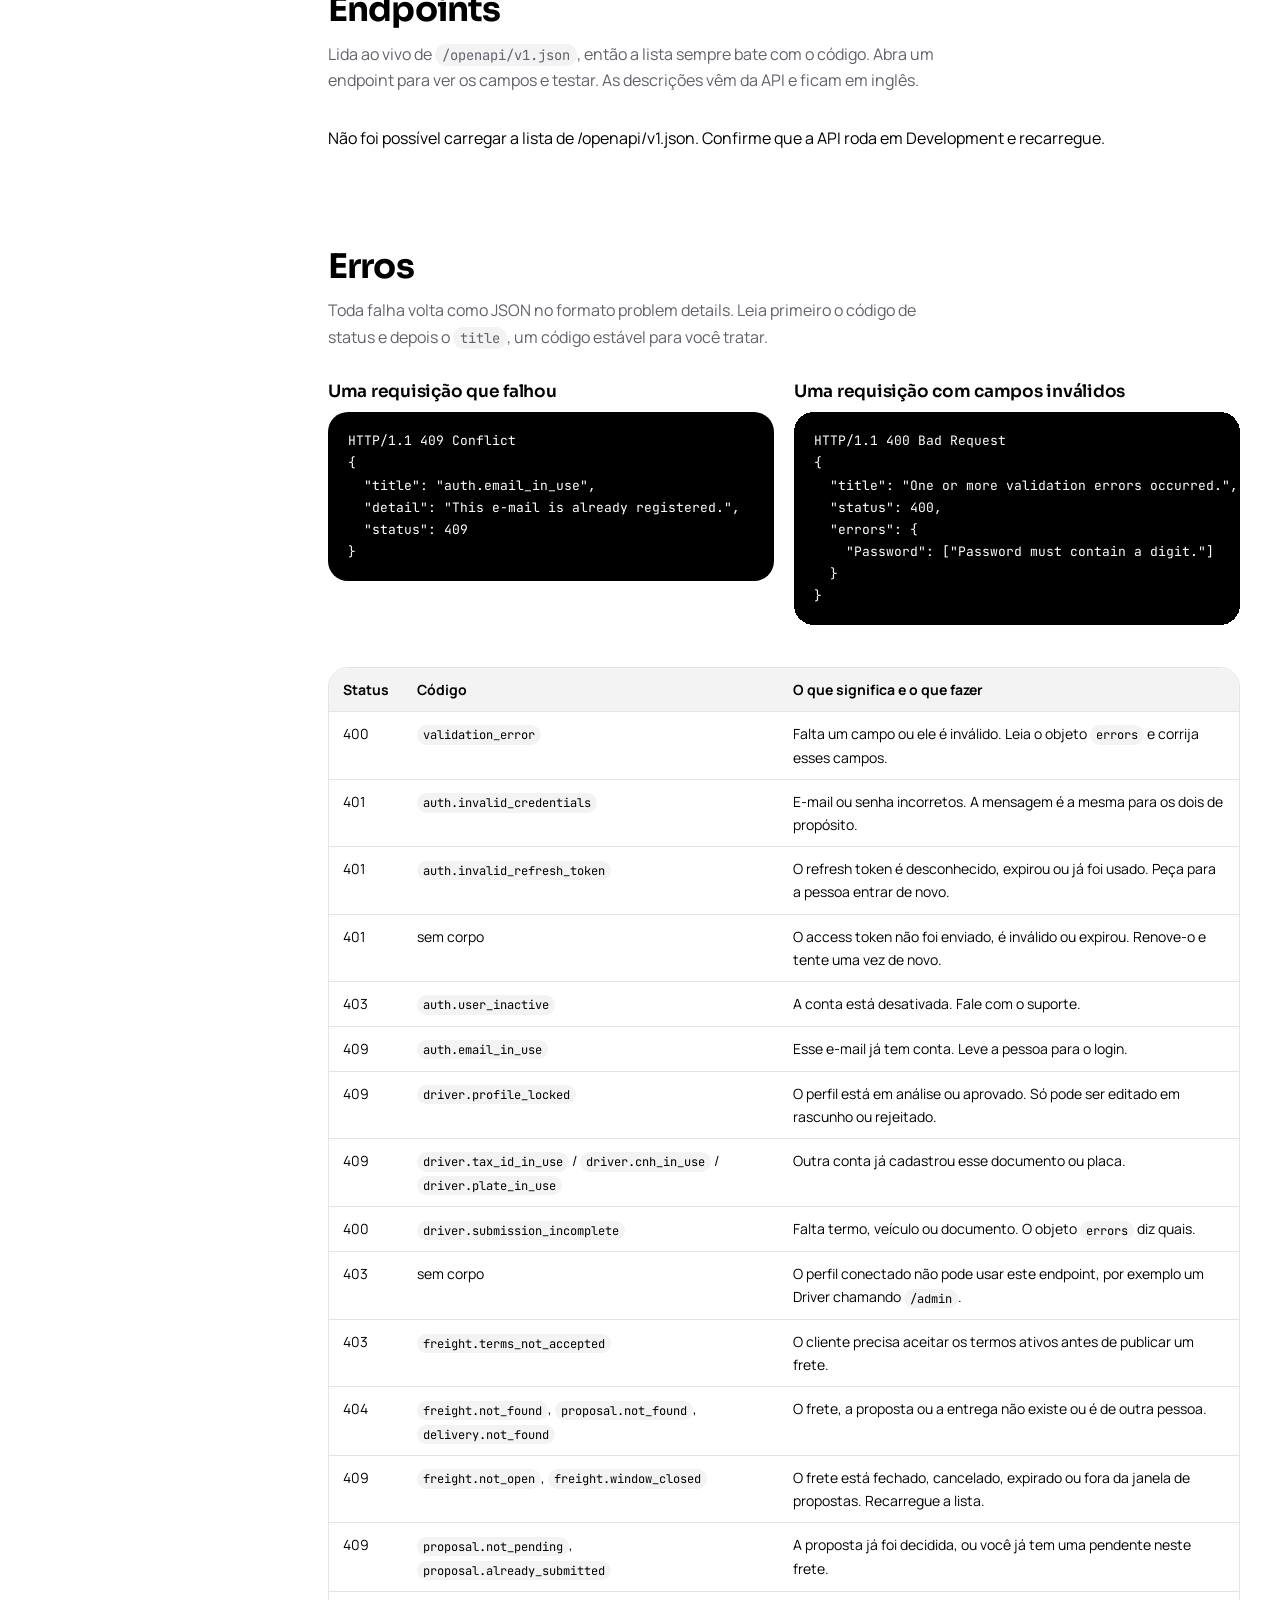
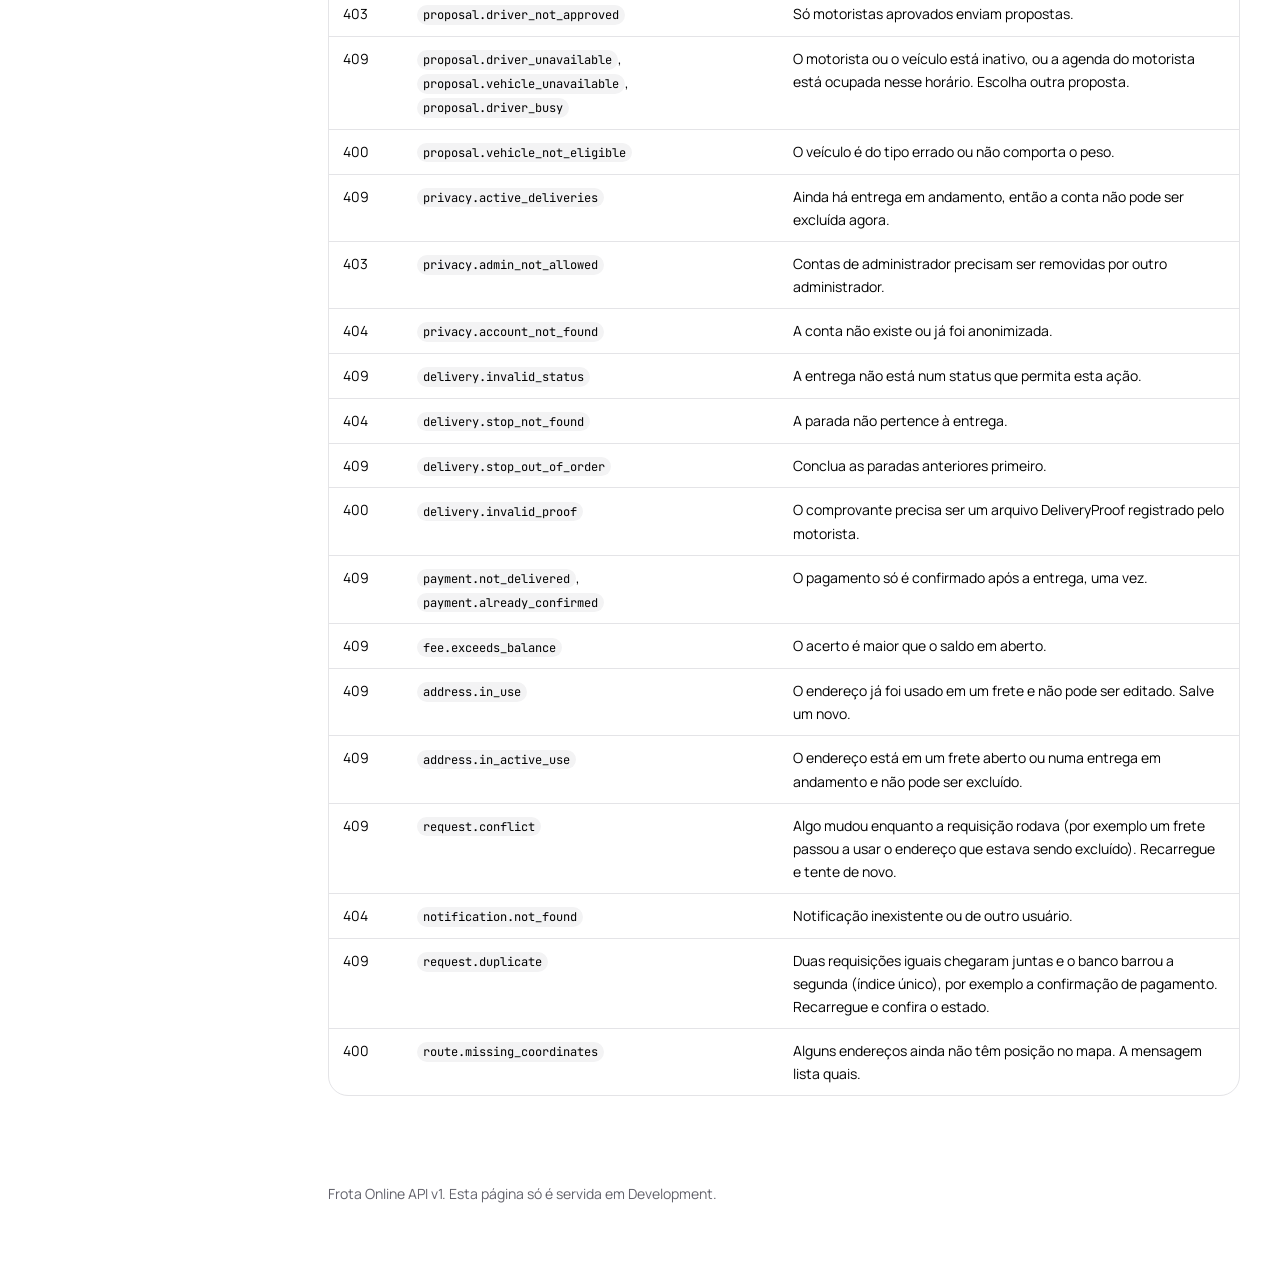
==== commit fad9cc5e: "Add notifications: in-app inbox, push via FCM, device registration and Cloud Scheduler jobs Notifica" ====
--- a/src/FrotaOnline.Api/wwwroot/docs/index.pt.html
+++ b/src/FrotaOnline.Api/wwwroot/docs/index.pt.html
@@ -30,6 +30,7 @@
       <a href="#flow">Ordem das chamadas</a>
       <a href="#onboarding">Cadastro do motorista</a>
       <a href="#marketplace">Marketplace</a>
+      <a href="#notifications">Notificações</a>
       <a href="#privacy">Privacidade</a>
       <a href="#endpoints">Endpoints</a>
       <a href="#errors">Erros</a>
@@ -219,7 +220,46 @@
           </tbody>
         </table>
       </div>
-      <p class="prose">Uma rotina em segundo plano roda a cada 30 segundos e expira fretes e propostas fora da janela. Enquanto ela não roda, a API já recusa propostas que chegam atrasadas.</p>
+      <p class="prose">Um job expira fretes e propostas fora da janela: a cada 30 segundos dentro da API em desenvolvimento e, em produção, o Cloud Scheduler chama <code>POST /internal/jobs/expire</code> (e <code>/internal/jobs/dispatch-notifications</code> para os pushes) a cada minuto, autenticado com token OIDC do Google (<code>Jobs:Audience</code>, <code>Jobs:ServiceAccountEmail</code>). Enquanto ela não roda, a API já recusa propostas que chegam atrasadas.</p>
+    </section>
+
+    <section id="notifications" class="section">
+      <h2>Notificações</h2>
+      <p class="section-lede">Cada evento de negócio deixa uma notificação para a pessoa certa, na mesma transação da operação que a causou. Ela é a caixa de entrada do app, e um worker em segundo plano também a envia como push aos aparelhos que a pessoa registrou.</p>
+      <div class="table-wrap">
+        <table class="grid">
+          <thead><tr><th>Chamada</th><th>O que acontece</th></tr></thead>
+          <tbody>
+            <tr><td><code>PUT /devices</code></td><td>Registra o aparelho: <code>{ "token": "...", "platform": "Android" | "Ios" | "Web" }</code>, o token que o provedor de push deu ao app. Chame depois de cada login e quando o provedor trocar o token. Repetir é inofensivo; se o mesmo aparelho entrar com outra conta, o token passa para ela.</td></tr>
+            <tr><td><code>DELETE /devices?token=...</code></td><td>Chame no logout para o próximo usuário do aparelho não receber as notificações desta conta. Sempre 204.</td></tr>
+            <tr><td><code>GET /notifications</code></td><td>A caixa de entrada, mais nova primeiro. Query: <code>unreadOnly</code>, <code>page</code> (a partir de 1), <code>pageSize</code> (1 a 100, padrão 20). A resposta tem <code>items</code>, <code>unreadCount</code> para o contador do sino e <code>hasMore</code> para rolagem infinita. Cada item tem <code>type</code>, <code>title</code>, <code>body</code> e <code>targetType</code> + <code>targetId</code>, que dizem o que abrir ao tocar: <code>Freight</code>, <code>Proposal</code>, <code>Delivery</code>, <code>DriverProfile</code> ou <code>Fee</code>.</td></tr>
+            <tr><td><code>GET /notifications/unread-count</code></td><td>Só <code>{ "unread": 3 }</code>, barato o bastante para consultar de tempos em tempos.</td></tr>
+            <tr><td><code>POST /notifications/{id}/read</code>, <code>POST /notifications/read-all</code></td><td>Marca uma ou todas como lidas. Idempotente. Notificação de outra pessoa dá 404 <code>notification.not_found</code>.</td></tr>
+          </tbody>
+        </table>
+      </div>
+      <div class="table-wrap">
+        <table class="grid">
+          <thead><tr><th>Evento</th><th>Quem recebe</th><th><code>type</code></th><th><code>targetType</code></th></tr></thead>
+          <tbody>
+            <tr><td>Motorista envia proposta</td><td>Cliente</td><td><code>ProposalReceived</code> (com o valor)</td><td>Freight</td></tr>
+            <tr><td>Cliente aprova a proposta</td><td>Motorista escolhido</td><td><code>ProposalApproved</code></td><td>Delivery</td></tr>
+            <tr><td>Cliente aprova outra proposta</td><td>Demais motoristas do frete</td><td><code>ProposalNotSelected</code></td><td>Proposal</td></tr>
+            <tr><td>A janela de propostas termina sem aprovação</td><td>Cliente</td><td><code>FreightExpired</code></td><td>Freight</td></tr>
+            <tr><td>Proposta vence sem resposta</td><td>Motorista</td><td><code>ProposalExpired</code></td><td>Proposal</td></tr>
+            <tr><td>Motorista sai para a coleta</td><td>Cliente</td><td><code>DeliveryStarted</code></td><td>Delivery</td></tr>
+            <tr><td>Primeira coleta concluída</td><td>Cliente</td><td><code>DeliveryPickedUp</code></td><td>Delivery</td></tr>
+            <tr><td>Outra parada concluída</td><td>Cliente</td><td><code>DeliveryStopCompleted</code> ("2 de 3")</td><td>Delivery</td></tr>
+            <tr><td>Última parada concluída</td><td>Cliente</td><td><code>DeliveryCompleted</code></td><td>Delivery</td></tr>
+            <tr><td>Ocorrência registrada</td><td>Cliente</td><td><code>DeliveryIncident</code> (com o texto)</td><td>Delivery</td></tr>
+            <tr><td>Motorista cancela / cliente cancela</td><td>Cliente / Motorista</td><td><code>DeliveryCancelled</code> (com o motivo)</td><td>Delivery</td></tr>
+            <tr><td>Motorista confirma o pagamento</td><td>Cliente</td><td><code>PaymentConfirmed</code> (com o valor)</td><td>Delivery</td></tr>
+            <tr><td>Admin aprova / rejeita o cadastro</td><td>Motorista</td><td><code>DriverApproved</code> / <code>DriverRejected</code></td><td>DriverProfile</td></tr>
+            <tr><td>Admin registra o acerto da taxa</td><td>Motorista</td><td><code>FeeSettled</code> (com o valor)</td><td>Fee</td></tr>
+          </tbody>
+        </table>
+      </div>
+      <p class="prose">Uma ação do motorista no meio da corrida envia uma só notificação (a mais relevante), mesmo que a entrega passe por mais de um status. O push leva os mesmos dados do item da caixa de entrada (<code>notificationId</code>, <code>type</code>, <code>targetType</code>, <code>targetId</code>). Um envio que falha é repetido um minuto depois, até 5 vezes, e a notificação fica na caixa de entrada de qualquer forma; quem já abriu a notificação no app não recebe o push. Com <code>Push:Provider</code> = <code>Firebase</code> o push sai de verdade pelo Firebase Cloud Messaging (credenciais pelas Application Default Credentials, ou seja, no GCP a conta de serviço do ambiente); o padrão só escreve no log. Excluir a conta (LGPD) apaga as notificações e os tokens de dispositivo.</p>
     </section>
 
     <section id="privacy" class="section">
@@ -301,6 +341,7 @@
             <tr><td>409</td><td><code>address.in_use</code></td><td>O endereço já foi usado em um frete e não pode ser editado. Salve um novo.</td></tr>
             <tr><td>409</td><td><code>address.in_active_use</code></td><td>O endereço está em um frete aberto ou numa entrega em andamento e não pode ser excluído.</td></tr>
             <tr><td>409</td><td><code>request.conflict</code></td><td>Algo mudou enquanto a requisição rodava (por exemplo um frete passou a usar o endereço que estava sendo excluído). Recarregue e tente de novo.</td></tr>
+            <tr><td>404</td><td><code>notification.not_found</code></td><td>Notificação inexistente ou de outro usuário.</td></tr>
             <tr><td>409</td><td><code>request.duplicate</code></td><td>Duas requisições iguais chegaram juntas e o banco barrou a segunda (índice único), por exemplo a confirmação de pagamento. Recarregue e confira o estado.</td></tr>
             <tr><td>400</td><td><code>route.missing_coordinates</code></td><td>Alguns endereços ainda não têm posição no mapa. A mensagem lista quais.</td></tr>
           </tbody>
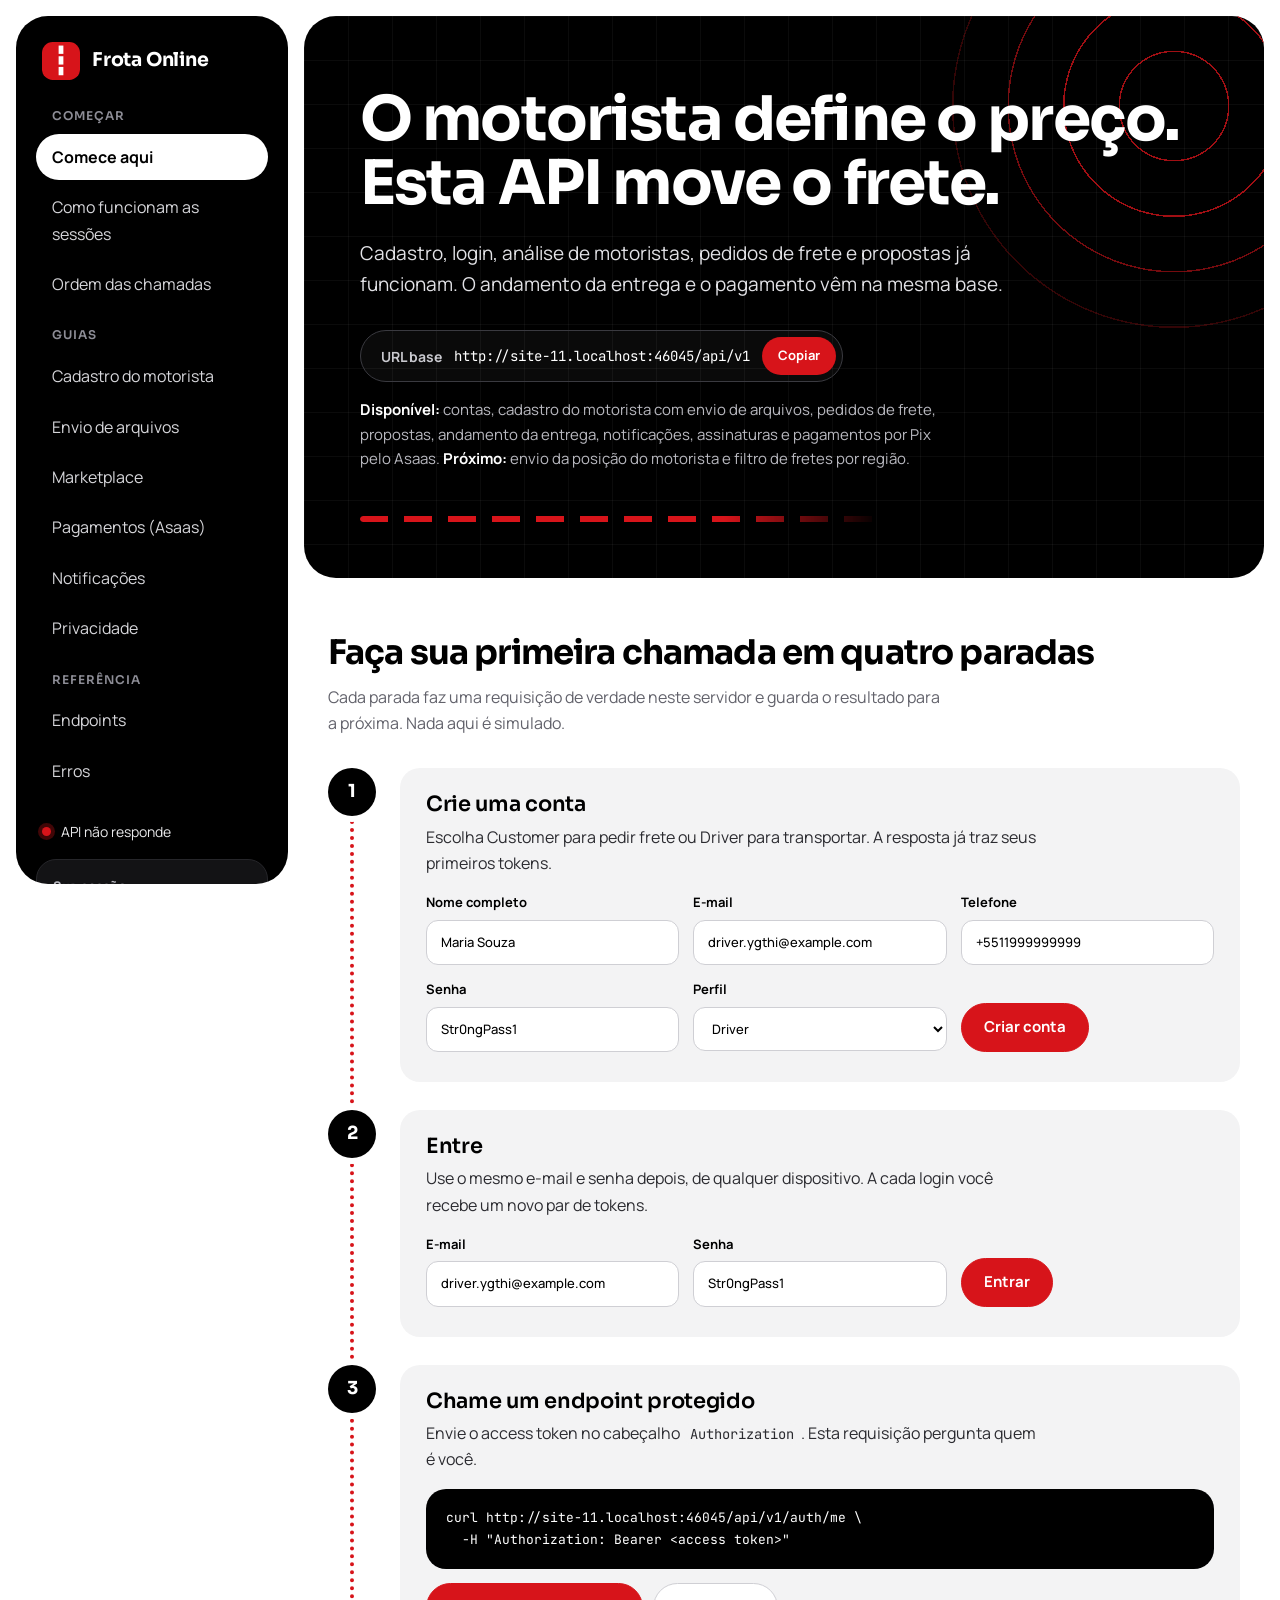
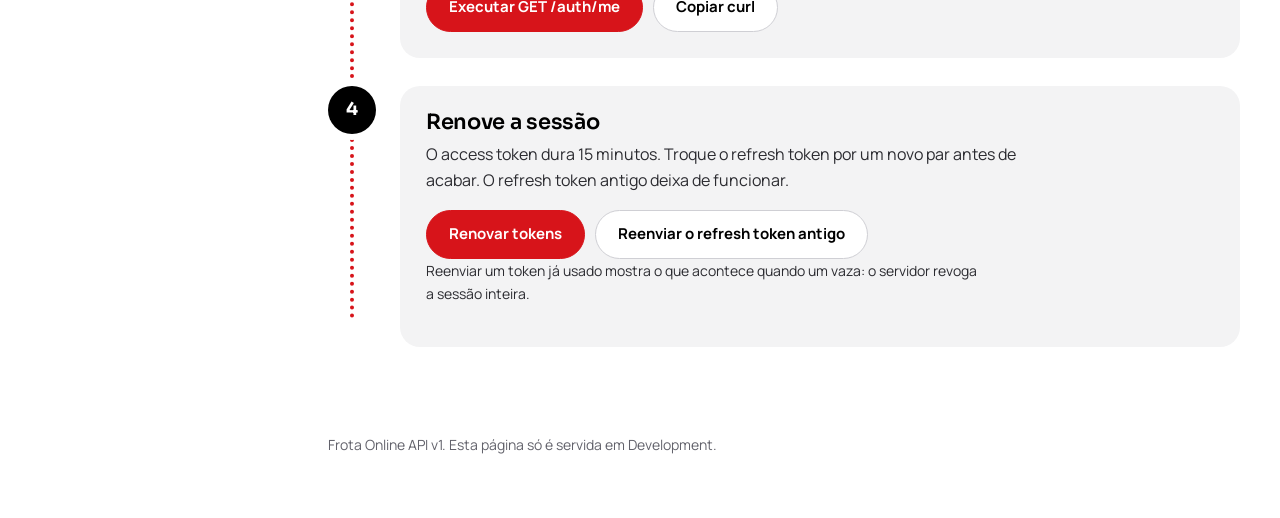
==== commit 2056795f: "Add Asaas subscriptions, Pix split payments, fee collection, file uploads and compatible-freight ale" ====
--- a/src/FrotaOnline.Api/wwwroot/docs/index.pt.html
+++ b/src/FrotaOnline.Api/wwwroot/docs/index.pt.html
@@ -25,13 +25,18 @@
     </a>
 
     <nav class="rail-nav">
+      <p class="rail-group">Começar</p>
       <a href="#start">Comece aqui</a>
       <a href="#tokens">Como funcionam as sessões</a>
       <a href="#flow">Ordem das chamadas</a>
+      <p class="rail-group">Guias</p>
       <a href="#onboarding">Cadastro do motorista</a>
+      <a href="#uploads">Envio de arquivos</a>
       <a href="#marketplace">Marketplace</a>
+      <a href="#payments">Pagamentos (Asaas)</a>
       <a href="#notifications">Notificações</a>
       <a href="#privacy">Privacidade</a>
+      <p class="rail-group">Referência</p>
       <a href="#endpoints">Endpoints</a>
       <a href="#errors">Erros</a>
     </nav>
@@ -64,7 +69,7 @@
           <code id="base-url">/api/v1</code>
           <button type="button" class="copy" data-copy-target="base-url">Copiar</button>
         </div>
-        <p class="roadmap"><strong>Disponível:</strong> contas, cadastro do motorista, pedidos de frete, propostas e aprovação. <strong>Próximo:</strong> coleta e entrega, comprovante e registro do pagamento.</p>
+        <p class="roadmap"><strong>Disponível:</strong> contas, cadastro do motorista com envio de arquivos, pedidos de frete, propostas, andamento da entrega, notificações, assinaturas e pagamentos por Pix pelo Asaas. <strong>Próximo:</strong> envio da posição do motorista e filtro de fretes por região.</p>
       </div>
       <div class="roadline" aria-hidden="true"></div>
     </header>
@@ -184,7 +189,7 @@
             <tr><td>1</td><td><code>GET /terms/pending</code> e depois <code>POST /terms/accept</code></td><td>Aceite todos os termos ativos. Cada aceite grava a data e o endereço IP.</td></tr>
             <tr><td>2</td><td><code>PUT /driver/profile</code></td><td>Envie <code>taxId</code> (CPF ou CNPJ, letras permitidas), CNH e categoria. O taxId é obrigatório e validado pelos dígitos antes de gravar. Repita a chamada para corrigir dados enquanto o perfil estiver em rascunho ou rejeitado.</td></tr>
             <tr><td>3</td><td><code>POST /driver/vehicles</code></td><td>Cadastre pelo menos um veículo. A placa aceita <code>ABC1234</code> e <code>ABC1D23</code>.</td></tr>
-            <tr><td>4</td><td><code>POST /driver/documents</code></td><td>Registre os arquivos que você já enviou. A chave do storage precisa começar com <code>drivers/{seu id de usuário}/</code>.</td></tr>
+            <tr><td>4</td><td><code>POST /driver/documents</code></td><td>Registre os arquivos que você já enviou (veja <a href="#uploads">Envio de arquivos</a>: peça antes uma URL pré-assinada). A chave do storage precisa começar com <code>drivers/{seu id de usuário}/</code>.</td></tr>
             <tr><td>5</td><td><code>GET /driver/profile</code></td><td>O <code>checklist</code> mostra o que ainda falta: termos, veículo, documento.</td></tr>
             <tr><td>6</td><td><code>POST /driver/submit</code></td><td>Muda o status para <code>PendingReview</code> e trava o perfil. Se o checklist estiver incompleto, devolve os itens que faltam.</td></tr>
             <tr><td>7</td><td><code>GET /admin/drivers</code> e depois <code>approve</code> ou <code>reject</code></td><td>O admin analisa o dossiê. Aprovação ou rejeição (com motivo) envia um e-mail. O motorista rejeitado edita e envia de novo.</td></tr>
@@ -235,7 +240,8 @@
             <tr><td><code>GET /notifications</code></td><td>A caixa de entrada, mais nova primeiro. Query: <code>unreadOnly</code>, <code>page</code> (a partir de 1), <code>pageSize</code> (1 a 100, padrão 20). A resposta tem <code>items</code>, <code>unreadCount</code> para o contador do sino e <code>hasMore</code> para rolagem infinita. Cada item tem <code>type</code>, <code>title</code>, <code>body</code> e <code>targetType</code> + <code>targetId</code>, que dizem o que abrir ao tocar: <code>Freight</code>, <code>Proposal</code>, <code>Delivery</code>, <code>DriverProfile</code> ou <code>Fee</code>.</td></tr>
             <tr><td><code>GET /notifications/unread-count</code></td><td>Só <code>{ "unread": 3 }</code>, barato o bastante para consultar de tempos em tempos.</td></tr>
             <tr><td><code>POST /notifications/{id}/read</code>, <code>POST /notifications/read-all</code></td><td>Marca uma ou todas como lidas. Idempotente. Notificação de outra pessoa dá 404 <code>notification.not_found</code>.</td></tr>
-          </tbody>
+          <tr><td><code>GET /notifications/preferences</code>, <code>PUT /notifications/preferences</code></td><td>Duas chaves, ambas ligadas por padrão: <code>newFreightAlerts</code> (o motorista é avisado quando abre um frete compatível) e <code>pushEnabled</code> (desligada mantém a caixa de entrada mas silencia o celular). Envie só o que muda, por exemplo <code>{ "newFreightAlerts": false }</code> desliga os avisos de frete novo e mantém os demais pushes.</td></tr>
+            </tbody>
         </table>
       </div>
       <div class="table-wrap">
@@ -256,10 +262,74 @@
             <tr><td>Motorista confirma o pagamento</td><td>Cliente</td><td><code>PaymentConfirmed</code> (com o valor)</td><td>Delivery</td></tr>
             <tr><td>Admin aprova / rejeita o cadastro</td><td>Motorista</td><td><code>DriverApproved</code> / <code>DriverRejected</code></td><td>DriverProfile</td></tr>
             <tr><td>Admin registra o acerto da taxa</td><td>Motorista</td><td><code>FeeSettled</code> (com o valor)</td><td>Fee</td></tr>
-          </tbody>
-        </table>
-      </div>
+          <tr><td>Cliente publica um frete</td><td>Motoristas compatíveis (veja abaixo)</td><td><code>NewFreightAvailable</code> ("Cidade A → Cidade B", com a janela de 5 min ou 24 h)</td><td>Freight</td></tr>
+            <tr><td>O Pix de um frete é pago</td><td>Cliente e motorista</td><td><code>PaymentConfirmed</code> / <code>PaymentReceived</code> (a parte do motorista)</td><td>Delivery</td></tr>
+            <tr><td>Pagamento da assinatura confirmado</td><td>Motorista</td><td><code>SubscriptionActivated</code> (com a data até quando vale)</td><td>Subscription</td></tr>
+            <tr><td>O Pix da taxa é pago</td><td>Motorista</td><td><code>FeeSettled</code></td><td>Fee</td></tr>
+            </tbody>
+        </table>
+      </div>
+      <p class="prose"><strong>Aviso de frete compatível.</strong> Quando um frete é publicado, todo motorista que se encaixa nele é avisado: aprovado, com um veículo ativo do tipo exigido e capacidade suficiente, agenda livre durante a corrida e o aviso ligado. O cliente que publicou nunca é avisado, e no máximo 500 motoristas recebem o aviso por frete. Ainda não há filtro por distância (o app não coleta onde o motorista atua), então o aviso vai para motoristas compatíveis de qualquer cidade.</p>
       <p class="prose">Uma ação do motorista no meio da corrida envia uma só notificação (a mais relevante), mesmo que a entrega passe por mais de um status. O push leva os mesmos dados do item da caixa de entrada (<code>notificationId</code>, <code>type</code>, <code>targetType</code>, <code>targetId</code>). Um envio que falha é repetido um minuto depois, até 5 vezes, e a notificação fica na caixa de entrada de qualquer forma; quem já abriu a notificação no app não recebe o push. Com <code>Push:Provider</code> = <code>Firebase</code> o push sai de verdade pelo Firebase Cloud Messaging (credenciais pelas Application Default Credentials, ou seja, no GCP a conta de serviço do ambiente); o padrão só escreve no log. Excluir a conta (LGPD) apaga as notificações e os tokens de dispositivo.</p>
+    </section>
+
+    <section id="uploads" class="section">
+      <h2>Envio de arquivos</h2>
+      <p class="section-lede">Os arquivos não passam pela API. O app envia direto ao storage com uma URL pré-assinada e a API confere o resultado.</p>
+<div class="table-wrap">
+        <table class="grid">
+          <thead><tr><th>Passo</th><th>Chamada</th><th>O que acontece</th></tr></thead>
+          <tbody>
+            <tr><td>1</td><td><code>POST /driver/documents/upload-url</code></td><td>Envie <code>{ "kind": "DriverDocument" | "VehiclePhoto", "contentType": "image/jpeg" | "image/png" | "application/pdf" }</code>. A resposta traz <code>storageKey</code>, <code>uploadUrl</code>, <code>method</code> (PUT), <code>headers</code>, <code>maxBytes</code> (10 MB) e <code>expiresAt</code> (15 minutos).</td></tr>
+            <tr><td>2</td><td><code>PUT {uploadUrl}</code> (no storage, não nesta API)</td><td>Envie o corpo do arquivo com exatamente os <code>headers</code> recebidos. Outro tipo ou um arquivo maior é recusado pelo storage.</td></tr>
+            <tr><td>3</td><td><code>POST /driver/documents</code></td><td>Registre a <code>storageKey</code>. A API olha o objeto de verdade: se não existe, <code>409 driver.file_not_uploaded</code>; se passou de 10 MB ou não é JPEG, PNG ou PDF, apaga o objeto e responde 400 (<code>driver.file_too_large</code> / <code>driver.file_type_not_allowed</code>). Tamanho e tipo gravados são os do storage, não os que o app informou.</td></tr>
+            <tr><td>Admin</td><td><code>GET /admin/drivers/{driverId}/files/{fileId}/url</code></td><td>Link de leitura que expira em 10 minutos. O bucket nunca é público.</td></tr>
+            </tbody>
+        </table>
+      </div>
+      <p class="prose">Sem <code>Storage__Provider=Gcs</code>, o endpoint upload-url responde <code>409 storage.not_configured</code> e o <code>POST /driver/documents</code> continua confiando no que o app envia (só em desenvolvimento). Excluir a conta também apaga os objetos da pessoa no storage.</p>
+    </section>
+
+    <section id="payments" class="section">
+      <h2>Pagamentos (Asaas)</h2>
+      <p class="section-lede">Assinaturas, Pix gerado pelo app com split e cobrança automática da taxa da plataforma. Dados de cartão nunca passam por esta API. Todos os endpoints daqui respondem <code>409 payments.not_configured</code> até o servidor ter <code>Payments__Provider=Asaas</code>, e <code>503 payments.unavailable</code> quando o Asaas não responde.</p>
+
+      <h3 class="mini">Assinatura do motorista</h3>
+<div class="table-wrap">
+        <table class="grid">
+          <thead><tr><th>Chamada</th><th>O que acontece</th></tr></thead>
+          <tbody>
+            <tr><td><code>GET /driver/subscription</code></td><td>Os dois planos (Básico R$ 79,90 até 3 veículos, Completo R$ 99,90 sem limite) e a assinatura atual. <code>hasAccess</code> é verdadeiro enquanto o motorista está dentro de um período pago.</td></tr>
+            <tr><td><code>POST /driver/subscription</code></td><td><code>{ "plan": "Basic" | "Full" }</code>, só motorista aprovado. Devolve <code>paymentUrl</code>: abra para o motorista pagar por Pix, boleto ou cartão. O plano vira <code>Active</code> quando o Asaas confirma o pagamento; cada mês pago soma um mês. Pedir de novo o mesmo plano antes de pagar devolve o mesmo link.</td></tr>
+            <tr><td><code>DELETE /driver/subscription</code></td><td>Interrompe as próximas cobranças. O motorista mantém o acesso já pago até <code>endsAt</code>.</td></tr>
+            </tbody>
+        </table>
+      </div>
+      <p class="prose">O Básico permite 3 veículos ativos: cadastrar o 4º responde <code>409 subscription.vehicle_limit</code>, e escolher o Básico com mais de 3 responde <code>subscription.too_many_vehicles</code>. Com <code>Subscriptions__RequiredToPropose=true</code> no servidor, enviar proposta sem período pago responde <code>403 subscription.required</code> (desligado por padrão).</p>
+
+      <h3 class="mini">Pagar o frete por Pix, com split entre motorista e plataforma</h3>
+<div class="table-wrap">
+        <table class="grid">
+          <thead><tr><th>Chamada</th><th>O que acontece</th></tr></thead>
+          <tbody>
+            <tr><td><code>PUT /driver/payout-account</code></td><td>O motorista vincula a própria conta Asaas: <code>{ "walletId": "&lt;uuid&gt;" }</code>. É para onde vai a parte dele. O <code>GET</code> mostra se está configurada.</td></tr>
+            <tr><td><code>POST /deliveries/{id}/pix</code></td><td>Cliente, depois da entrega concluída. Envie <code>{ "taxId": "&lt;CPF ou CNPJ de quem paga&gt;" }</code> (o Asaas exige; o app não guarda). Devolve <code>pixPayload</code> (copia e cola), <code>pixQrCode</code> (PNG em base64), <code>expiresAt</code>, <code>driverReceives</code> e <code>platformFee</code>. O motorista recebe o preço menos R$ 4,90 direto na conta dele; a plataforma nunca segura o dinheiro do motorista. Pedir de novo devolve o mesmo Pix enquanto ele vale.</td></tr>
+            </tbody>
+        </table>
+      </div>
+      <p class="prose">Quando o Asaas confirma o pagamento, ele vira <code>Paid</code>, a taxa de R$ 4,90 do extrato do motorista é quitada sozinha e os dois lados são notificados. Sem conta vinculada a resposta é <code>409 payments.driver_without_payout_account</code>: pague direto ao motorista e peça que ele confirme com <code>POST /driver/deliveries/{id}/payment</code>.</p>
+
+      <h3 class="mini">Pagar a taxa da plataforma</h3>
+<div class="table-wrap">
+        <table class="grid">
+          <thead><tr><th>Chamada</th><th>O que acontece</th></tr></thead>
+          <tbody>
+            <tr><td><code>POST /driver/fees/pix</code></td><td>Um Pix com o saldo em aberto inteiro (fretes pagos fora do app). Quando é pago, o extrato é quitado automaticamente e o motorista recebe <code>FeeSettled</code>. A cobrança mínima é R$ 5,00: abaixo disso a resposta é <code>409 fee.below_minimum</code> e o saldo espera.</td></tr>
+            </tbody>
+        </table>
+      </div>
+      <h3 class="mini">Webhook (servidor para servidor)</h3>
+      <p class="prose"><code>POST /webhooks/asaas</code> é chamado pelo Asaas, nunca pelo app, e é protegido pelo cabeçalho <code>asaas-access-token</code>. Cada id de evento é processado uma vez, então uma entrega repetida não muda nada. Tratados: <code>PAYMENT_RECEIVED</code> e <code>PAYMENT_CONFIRMED</code> (assinatura, Pix do frete, Pix da taxa) e <code>SUBSCRIPTION_DELETED</code> / <code>SUBSCRIPTION_INACTIVATED</code>. O resto é confirmado e ignorado.</p>
     </section>
 
     <section id="privacy" class="section">
@@ -343,6 +413,17 @@
             <tr><td>409</td><td><code>request.conflict</code></td><td>Algo mudou enquanto a requisição rodava (por exemplo um frete passou a usar o endereço que estava sendo excluído). Recarregue e tente de novo.</td></tr>
             <tr><td>404</td><td><code>notification.not_found</code></td><td>Notificação inexistente ou de outro usuário.</td></tr>
             <tr><td>409</td><td><code>request.duplicate</code></td><td>Duas requisições iguais chegaram juntas e o banco barrou a segunda (índice único), por exemplo a confirmação de pagamento. Recarregue e confira o estado.</td></tr>
+            <tr><td>409</td><td><code>payments.not_configured</code></td><td>Os pagamentos online estão desligados neste servidor. Pague direto e confirme, ou peça para configurarem o Asaas.</td></tr>
+            <tr><td>503</td><td><code>payments.unavailable</code></td><td>O Asaas recusou ou não respondeu. Tente de novo em instantes.</td></tr>
+            <tr><td>409</td><td><code>payments.driver_without_payout_account</code></td><td>O motorista não vinculou uma conta, então não dá para gerar Pix com split.</td></tr>
+            <tr><td>409</td><td><code>payments.price_too_low</code></td><td>O preço combinado não cobre a taxa da plataforma nem o mínimo do provedor.</td></tr>
+            <tr><td>409</td><td><code>fee.nothing_to_charge</code>, <code>fee.below_minimum</code></td><td>Não há taxa devida, ou o saldo está abaixo da cobrança mínima de R$ 5,00.</td></tr>
+            <tr><td>409</td><td><code>subscription.already_active</code>, <code>subscription.too_many_vehicles</code>, <code>subscription.vehicle_limit</code></td><td>Já há um plano ativo, ou o limite de 3 veículos do Básico seria ultrapassado.</td></tr>
+            <tr><td>403</td><td><code>subscription.required</code></td><td>É preciso uma assinatura ativa para enviar propostas.</td></tr>
+            <tr><td>404</td><td><code>subscription.not_found</code></td><td>O motorista não tem assinatura.</td></tr>
+            <tr><td>409</td><td><code>storage.not_configured</code>, <code>driver.file_not_uploaded</code></td><td>Não há storage neste servidor, ou o arquivo não foi enviado antes de registrar.</td></tr>
+            <tr><td>400</td><td><code>driver.file_too_large</code>, <code>driver.file_type_not_allowed</code></td><td>O arquivo enviado passa de 10 MB ou não é JPEG, PNG nem PDF.</td></tr>
+            <tr><td>404</td><td><code>admin.file_not_found</code></td><td>O arquivo não pertence a esse motorista.</td></tr>
             <tr><td>400</td><td><code>route.missing_coordinates</code></td><td>Alguns endereços ainda não têm posição no mapa. A mensagem lista quais.</td></tr>
           </tbody>
         </table>
--- a/src/FrotaOnline.Api/wwwroot/docs/docs.css
+++ b/src/FrotaOnline.Api/wwwroot/docs/docs.css
@@ -40,6 +40,9 @@
 .brand-mark { width: 38px; height: 38px; flex: none; }
 .brand-name { font-family: var(--font-display); font-weight: 700; font-size: 19px; letter-spacing: -0.01em; }
 .rail-nav { display: flex; flex-direction: column; gap: 4px; }
+.rail-group { margin: 14px 0 4px; padding: 0 16px; font-family: var(--font-display); font-weight: 600; font-size: 12px; letter-spacing: .08em; text-transform: uppercase; color: #8d8d96; }
+.rail-group:first-child { margin-top: 0; }
+[hidden] { display: none !important; }
 .rail-nav a {
   text-decoration: none; padding: 10px 16px; border-radius: 999px; color: #d6d6da;
   transition: background .2s, color .2s;
@@ -101,7 +104,7 @@
 }
 @keyframes draw { from { transform: scaleX(0); } to { transform: scaleX(1); } }
 
-.section { padding: 80px 24px 0; max-width: 1000px; }
+.section { padding: 56px 24px 0; max-width: 1000px; }
 .section h2 { font-family: var(--font-display); font-weight: 700; font-size: 34px; line-height: 1.1; letter-spacing: -0.025em; margin: 0 0 12px; }
 .section-lede { margin: 0 0 32px; max-width: 62ch; color: var(--ink-soft); }
 .prose { max-width: 66ch; }
@@ -200,6 +203,7 @@
 @media (max-width: 900px) {
   .rail { position: static; width: auto; margin: var(--gap); flex-direction: row; flex-wrap: wrap; align-items: center; gap: 12px 20px; padding: 16px 18px; border-radius: var(--r-md); }
   .rail-nav { flex-direction: row; flex-wrap: wrap; gap: 4px; }
+  .rail-group { display: none; }
   .rail-nav a { padding: 6px 14px; }
   .rail-block { margin-top: 0; flex-direction: row; flex-wrap: wrap; width: 100%; }
   .rail-links { flex-direction: row; gap: 16px; }
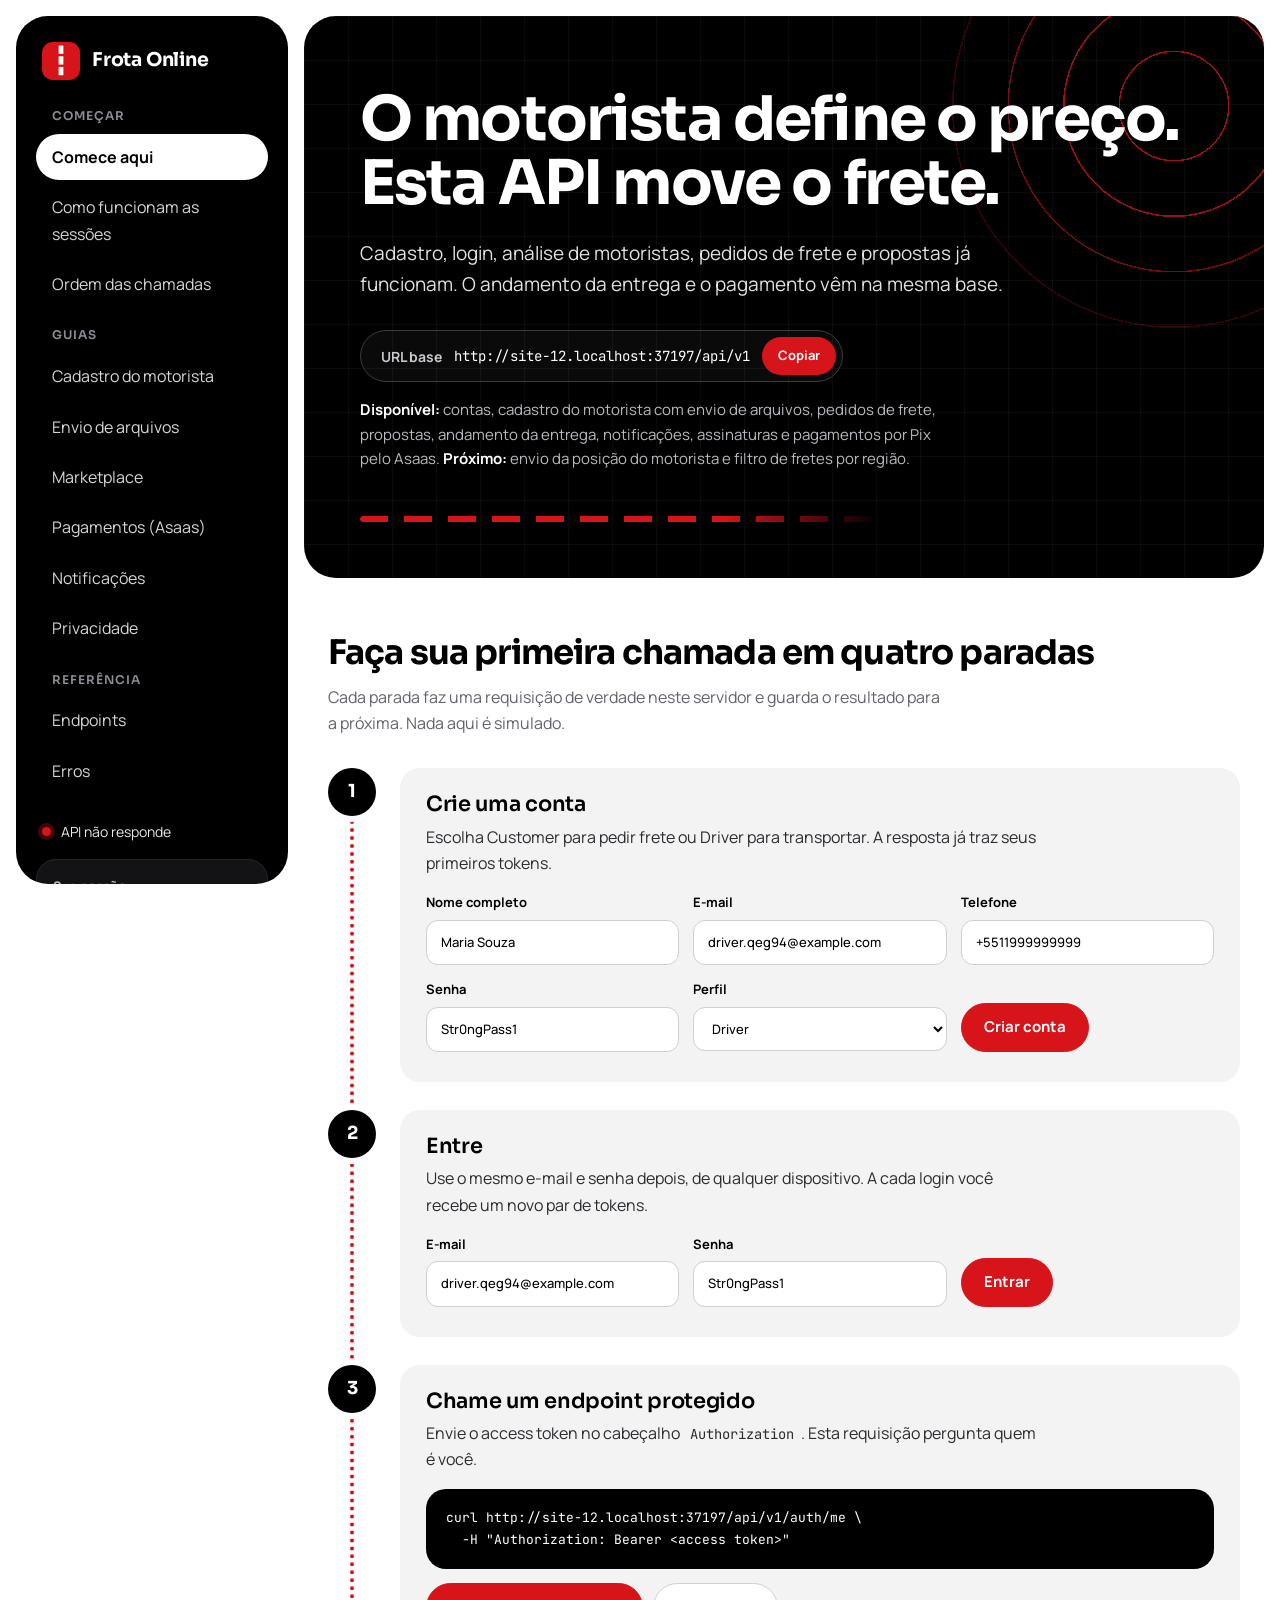
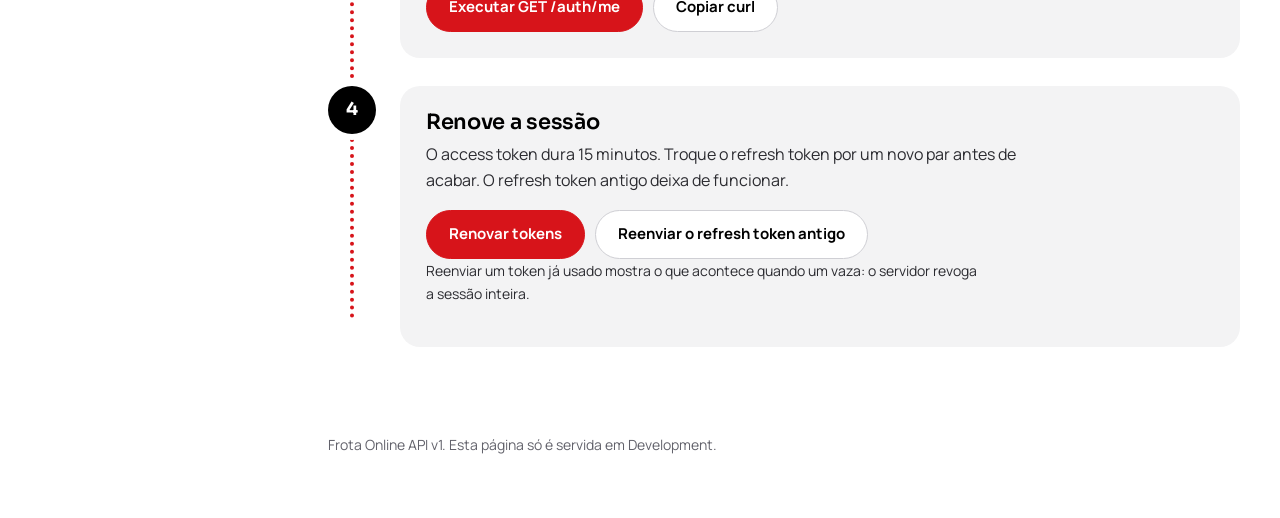
==== commit 8e873452: "Add card payments (Asaas), saved cards and Apple Pay via Mercado Pago Includes driver OAuth connecti" ====
--- a/src/FrotaOnline.Api/wwwroot/docs/index.pt.html
+++ b/src/FrotaOnline.Api/wwwroot/docs/index.pt.html
@@ -259,6 +259,7 @@
             <tr><td>Última parada concluída</td><td>Cliente</td><td><code>DeliveryCompleted</code></td><td>Delivery</td></tr>
             <tr><td>Ocorrência registrada</td><td>Cliente</td><td><code>DeliveryIncident</code> (com o texto)</td><td>Delivery</td></tr>
             <tr><td>Motorista cancela / cliente cancela</td><td>Cliente / Motorista</td><td><code>DeliveryCancelled</code> (com o motivo)</td><td>Delivery</td></tr>
+            <tr><td>Pagamento com cartão ou carteira recusado</td><td>Cliente</td><td><code>PaymentFailed</code></td><td>Delivery</td></tr>
             <tr><td>Motorista confirma o pagamento</td><td>Cliente</td><td><code>PaymentConfirmed</code> (com o valor)</td><td>Delivery</td></tr>
             <tr><td>Admin aprova / rejeita o cadastro</td><td>Motorista</td><td><code>DriverApproved</code> / <code>DriverRejected</code></td><td>DriverProfile</td></tr>
             <tr><td>Admin registra o acerto da taxa</td><td>Motorista</td><td><code>FeeSettled</code> (com o valor)</td><td>Fee</td></tr>
@@ -291,8 +292,8 @@
     </section>
 
     <section id="payments" class="section">
-      <h2>Pagamentos (Asaas)</h2>
-      <p class="section-lede">Assinaturas, Pix gerado pelo app com split e cobrança automática da taxa da plataforma. Dados de cartão nunca passam por esta API. Todos os endpoints daqui respondem <code>409 payments.not_configured</code> até o servidor ter <code>Payments__Provider=Asaas</code>, e <code>503 payments.unavailable</code> quando o Asaas não responde.</p>
+      <h2>Pagamentos (Asaas e Mercado Pago)</h2>
+      <p class="section-lede">Assinaturas, Pix gerado pelo app com split e cobrança automática da taxa da plataforma. Só o pagamento do frete com cartão faz o cartão passar por esta API (e ele não é guardado). Todos os endpoints daqui respondem <code>409 payments.not_configured</code> até o servidor ter <code>Payments__Provider=Asaas</code> (e <code>Payments__WalletProvider=MercadoPago</code> para o Apple Pay), e <code>503 payments.unavailable</code> quando o Asaas não responde.</p>
 
       <h3 class="mini">Assinatura do motorista</h3>
 <div class="table-wrap">
@@ -319,6 +320,34 @@
       </div>
       <p class="prose">Quando o Asaas confirma o pagamento, ele vira <code>Paid</code>, a taxa de R$ 4,90 do extrato do motorista é quitada sozinha e os dois lados são notificados. Sem conta vinculada a resposta é <code>409 payments.driver_without_payout_account</code>: pague direto ao motorista e peça que ele confirme com <code>POST /driver/deliveries/{id}/payment</code>.</p>
 
+      <h3 class="mini">Pagar o frete com cartão de crédito</h3>
+<div class="table-wrap">
+        <table class="grid">
+          <thead><tr><th>Chamada</th><th>O que acontece</th></tr></thead>
+          <tbody>
+            <tr><td><code>POST /deliveries/{id}/card</code></td><td>Cliente, depois da entrega concluída. Cartão novo: <code>{ "card": { "holderName", "number", "expiryMonth", "expiryYear", "ccv" }, "holder": { "taxId", "postalCode", "addressNumber", "phone" }, "saveCard": false }</code>. Cartão salvo: <code>{ "savedCardId": "&lt;uuid&gt;" }</code>. Esta é a única rota em que o cartão passa pela API: segue ao Asaas na mesma requisição e não é guardado nem registrado em log. Use só HTTPS. O split é o mesmo do Pix. O pagamento fica <code>Pending</code> até o Asaas confirmar; cartão recusado responde <code>409 payments.card_declined</code> e nada é cobrado.</td></tr>
+            <tr><td><code>GET /customer/cards</code></td><td>Cartões salvos: <code>id</code>, <code>brand</code> e <code>last4</code>. Só o token do Asaas é guardado, nunca o número. No máximo 5.</td></tr>
+            <tr><td><code>DELETE /customer/cards/{id}</code></td><td>Remove um cartão salvo.</td></tr>
+            </tbody>
+        </table>
+      </div>
+      <p class="prose">Enquanto um pagamento de cartão ou carteira está sendo confirmado, outro pedido responde <code>409 payments.in_progress</code>. Se o Asaas recusar a captura depois, o pagamento vira <code>Failed</code>, o cliente recebe <code>PaymentFailed</code> e pode tentar de novo.</p>
+
+      <h3 class="mini">Apple Pay pelo Mercado Pago</h3>
+      <p class="prose"><strong>Antes de prometer ao cliente:</strong> o Mercado Pago documenta o Apple Pay (só iOS, Visa e Mastercard, mediante habilitação comercial) e <strong>não documenta o Google Pay</strong>; o Asaas não documenta nenhuma das duas carteiras. Confirme com o Mercado Pago do Brasil. O backend recebe um token de cartão feito pelo SDK do Mercado Pago no app, seja qual for a carteira de origem.</p>
+<div class="table-wrap">
+        <table class="grid">
+          <thead><tr><th>Chamada</th><th>O que acontece</th></tr></thead>
+          <tbody>
+            <tr><td><code>POST /driver/wallet-account/authorization</code></td><td>O motorista conecta a própria conta Mercado Pago uma vez. Devolve <code>authorizationUrl</code> (vale 15 minutos): abra no navegador. Depois de autorizar, o Mercado Pago chama <code>GET /callbacks/mercadopago/oauth</code>, que guarda os tokens criptografados.</td></tr>
+            <tr><td><code>GET /driver/wallet-account</code></td><td><code>{ "connected": true | false }</code>.</td></tr>
+            <tr><td><code>DELETE /driver/wallet-account</code></td><td>Apaga os tokens guardados.</td></tr>
+            <tr><td><code>POST /deliveries/{id}/wallet</code></td><td>Cliente. Depois de o Apple Pay devolver o token pelo SDK: <code>{ "cardToken": "...", "paymentMethodId": "visa" }</code>. O pagamento é criado na conta do motorista com a comissão de R$ 4,90 para a plataforma. <code>approved</code> quita na hora; <code>in_process</code> espera o aviso do Mercado Pago. Motorista sem conta conectada: <code>409 payments.driver_without_wallet_account</code>.</td></tr>
+            </tbody>
+        </table>
+      </div>
+      <p class="prose">A tarifa do Mercado Pago é descontada primeiro e a comissão da plataforma sai do que sobra, então a tarifa do cartão fica do lado do motorista. O servidor precisa de <code>Payments__WalletProvider=MercadoPago</code> e das chaves descritas no README.</p>
+
       <h3 class="mini">Pagar a taxa da plataforma</h3>
 <div class="table-wrap">
         <table class="grid">
@@ -330,6 +359,7 @@
       </div>
       <h3 class="mini">Webhook (servidor para servidor)</h3>
       <p class="prose"><code>POST /webhooks/asaas</code> é chamado pelo Asaas, nunca pelo app, e é protegido pelo cabeçalho <code>asaas-access-token</code>. Cada id de evento é processado uma vez, então uma entrega repetida não muda nada. Tratados: <code>PAYMENT_RECEIVED</code> e <code>PAYMENT_CONFIRMED</code> (assinatura, Pix do frete, Pix da taxa) e <code>SUBSCRIPTION_DELETED</code> / <code>SUBSCRIPTION_INACTIVATED</code>. O resto é confirmado e ignorado.</p>
+      <p class="prose"><code>POST /webhooks/mercadopago</code> é chamado pelo Mercado Pago e protegido pela assinatura <code>x-signature</code>. A notificação só avisa que algo mudou: o status real é lido no Mercado Pago, e <code>approved</code> quita enquanto <code>rejected</code>/<code>cancelled</code> marcam o pagamento como <code>Failed</code>. No Asaas, o cartão recusado na captura chega como <code>PAYMENT_CREDIT_CARD_CAPTURE_REFUSED</code>.</p>
     </section>
 
     <section id="privacy" class="section">
@@ -416,6 +446,10 @@
             <tr><td>409</td><td><code>payments.not_configured</code></td><td>Os pagamentos online estão desligados neste servidor. Pague direto e confirme, ou peça para configurarem o Asaas.</td></tr>
             <tr><td>503</td><td><code>payments.unavailable</code></td><td>O Asaas recusou ou não respondeu. Tente de novo em instantes.</td></tr>
             <tr><td>409</td><td><code>payments.driver_without_payout_account</code></td><td>O motorista não vinculou uma conta, então não dá para gerar Pix com split.</td></tr>
+            <tr><td>409</td><td><code>payments.driver_without_wallet_account</code></td><td>O motorista não conectou a conta Mercado Pago, então não dá para pagar com carteira.</td></tr>
+            <tr><td>409</td><td><code>payments.card_declined</code></td><td>O cartão foi recusado ou os dados não foram aceitos. Nada foi cobrado.</td></tr>
+            <tr><td>409</td><td><code>payments.in_progress</code></td><td>Um pagamento de cartão ou carteira deste frete ainda está sendo confirmado.</td></tr>
+            <tr><td>404</td><td><code>payments.card_not_found</code></td><td>Cartão salvo não encontrado.</td></tr>
             <tr><td>409</td><td><code>payments.price_too_low</code></td><td>O preço combinado não cobre a taxa da plataforma nem o mínimo do provedor.</td></tr>
             <tr><td>409</td><td><code>fee.nothing_to_charge</code>, <code>fee.below_minimum</code></td><td>Não há taxa devida, ou o saldo está abaixo da cobrança mínima de R$ 5,00.</td></tr>
             <tr><td>409</td><td><code>subscription.already_active</code>, <code>subscription.too_many_vehicles</code>, <code>subscription.vehicle_limit</code></td><td>Já há um plano ativo, ou o limite de 3 veículos do Básico seria ultrapassado.</td></tr>
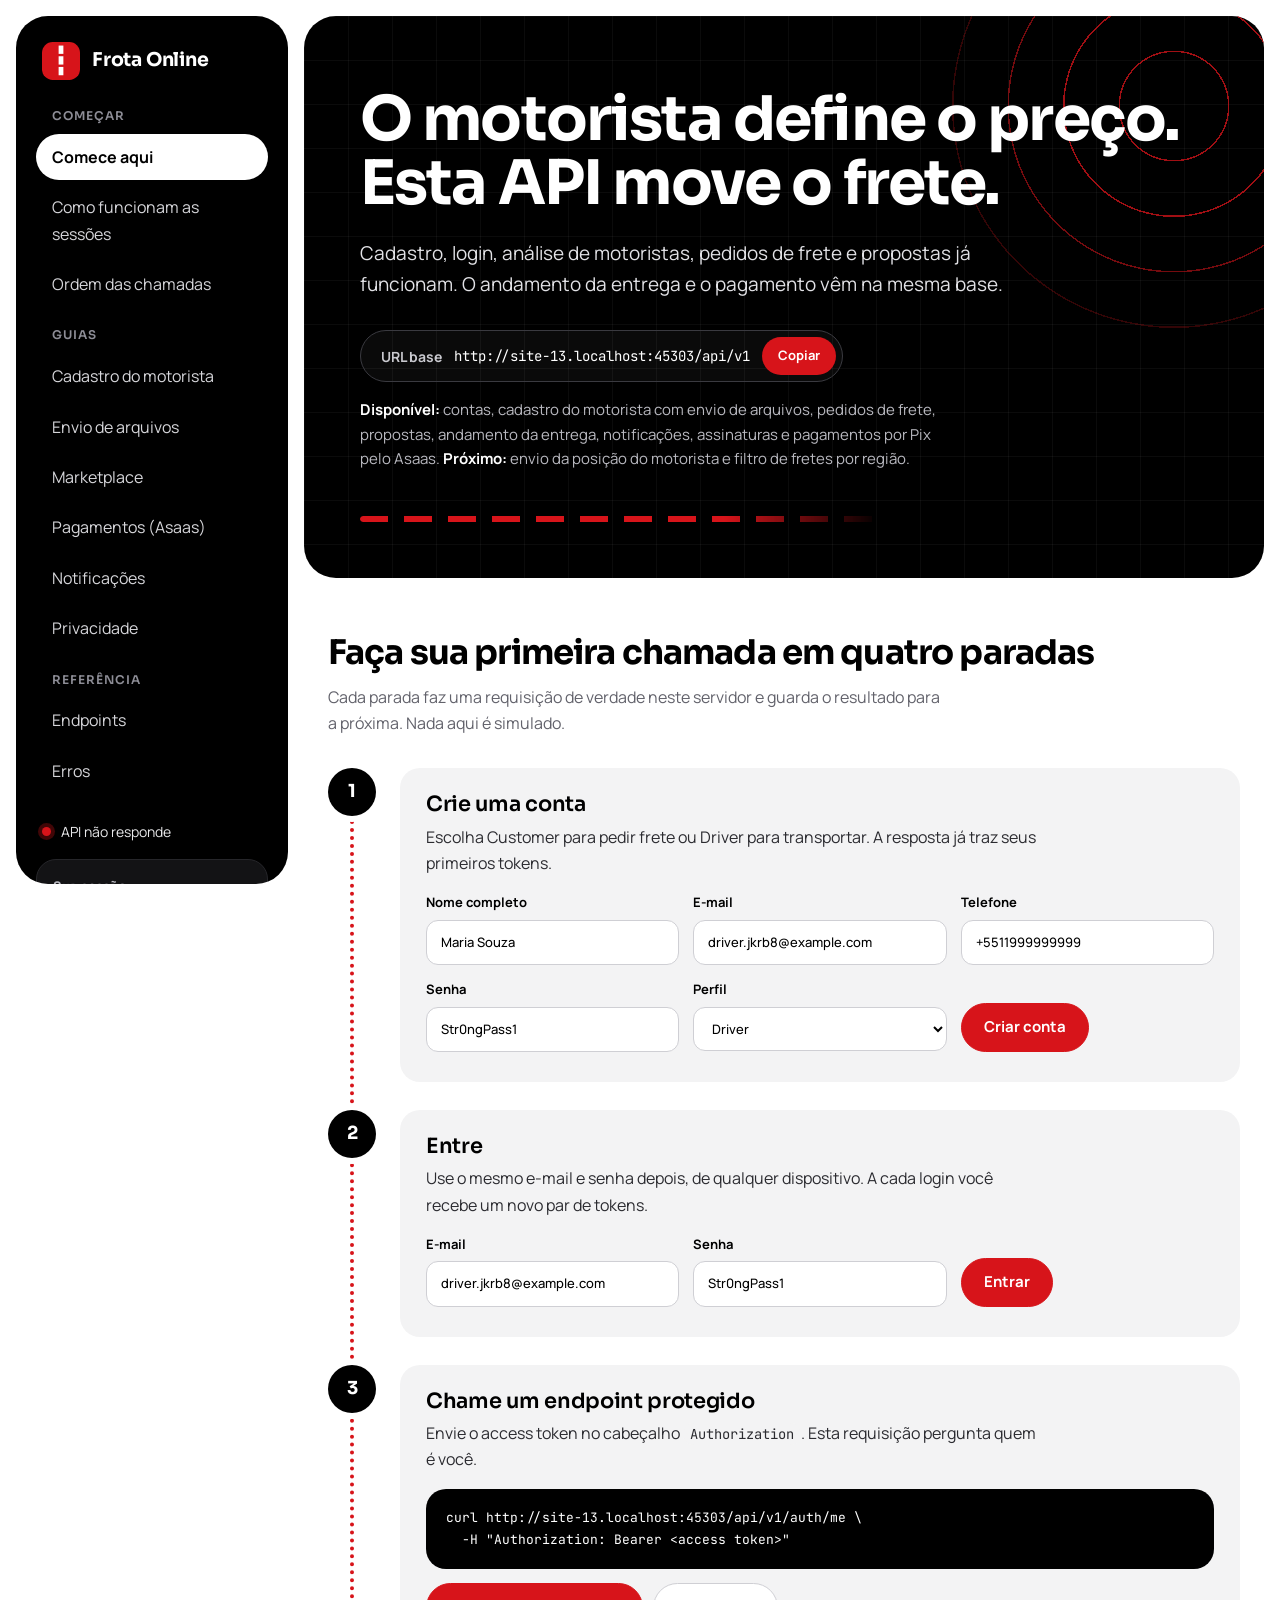
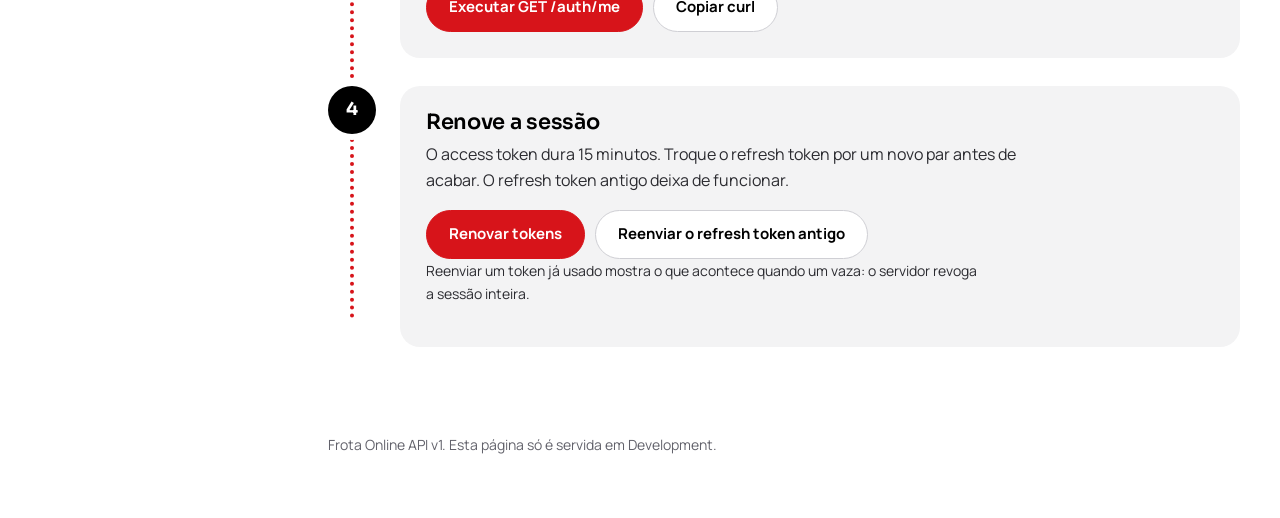
==== commit b8be138c: "Allow one free freight for drivers without a subscription Enforced when the proposal is sent and whe" ====
--- a/src/FrotaOnline.Api/wwwroot/docs/index.pt.html
+++ b/src/FrotaOnline.Api/wwwroot/docs/index.pt.html
@@ -306,7 +306,7 @@
             </tbody>
         </table>
       </div>
-      <p class="prose">O Básico permite 3 veículos ativos: cadastrar o 4º responde <code>409 subscription.vehicle_limit</code>, e escolher o Básico com mais de 3 responde <code>subscription.too_many_vehicles</code>. Com <code>Subscriptions__RequiredToPropose=true</code> no servidor, enviar proposta sem período pago responde <code>403 subscription.required</code> (desligado por padrão).</p>
+      <p class="prose">O Básico permite 3 veículos ativos: cadastrar o 4º responde <code>409 subscription.vehicle_limit</code>, e escolher o Básico com mais de 3 responde <code>subscription.too_many_vehicles</code>. Com <code>Subscriptions__RequiredToPropose=true</code> no servidor, o motorista sem período pago pode pegar <strong>um único frete</strong>; depois disso, enviar proposta responde <code>403 subscription.required</code>. A regra vale ao enviar a proposta e de novo quando o cliente a aprova, então só a primeira proposta aprovada leva o frete grátis (nas outras o cliente vê <code>409 proposal.driver_unavailable</code> e escolhe outra). Entrega cancelada devolve o frete grátis. Desligado por padrão.</p>
 
       <h3 class="mini">Pagar o frete por Pix, com split entre motorista e plataforma</h3>
 <div class="table-wrap">
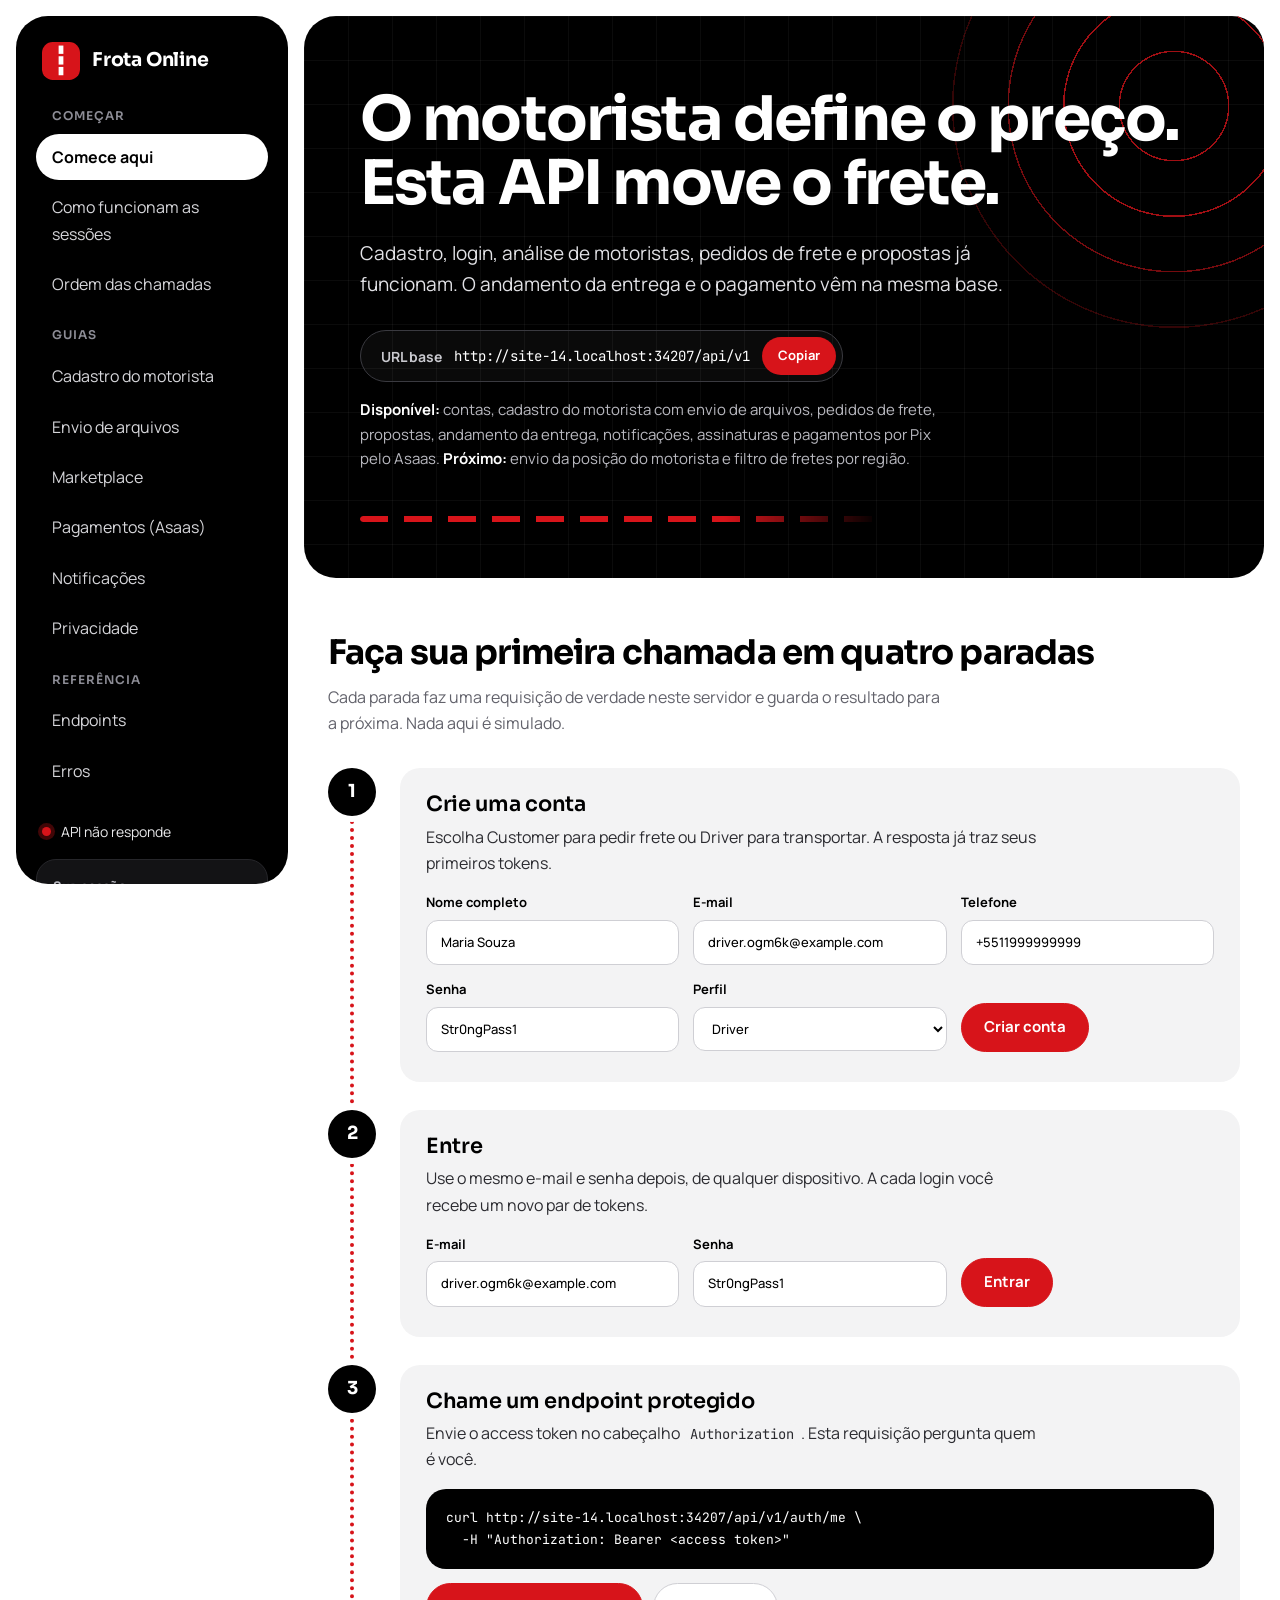
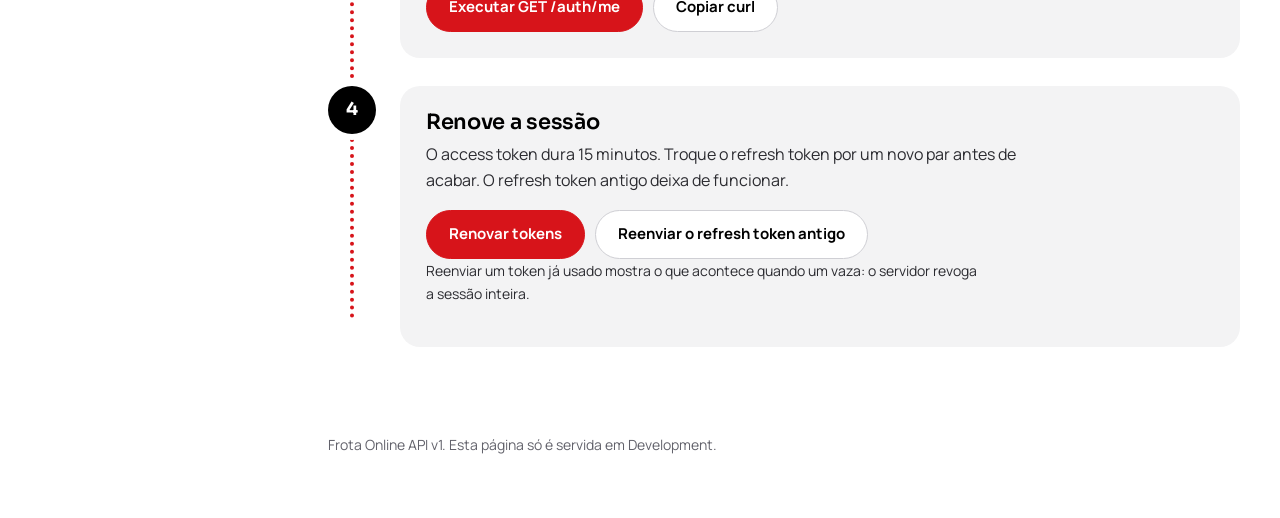
==== commit b1c11cf5: "Add journey-based documentation with a Let's try panel on every call" ====
--- a/src/FrotaOnline.Api/wwwroot/docs/index.pt.html
+++ b/src/FrotaOnline.Api/wwwroot/docs/index.pt.html
@@ -53,6 +53,7 @@
     </div>
 
     <div class="rail-links">
+      <a href="journeys.html">Documentação por jornada</a>
       <a href="index.html" hreflang="en" lang="en">English</a>
       <a href="/swagger" target="_blank" rel="noopener">Abrir o Swagger UI</a>
       <a href="/openapi/v1.json" target="_blank" rel="noopener">Baixar o OpenAPI JSON</a>
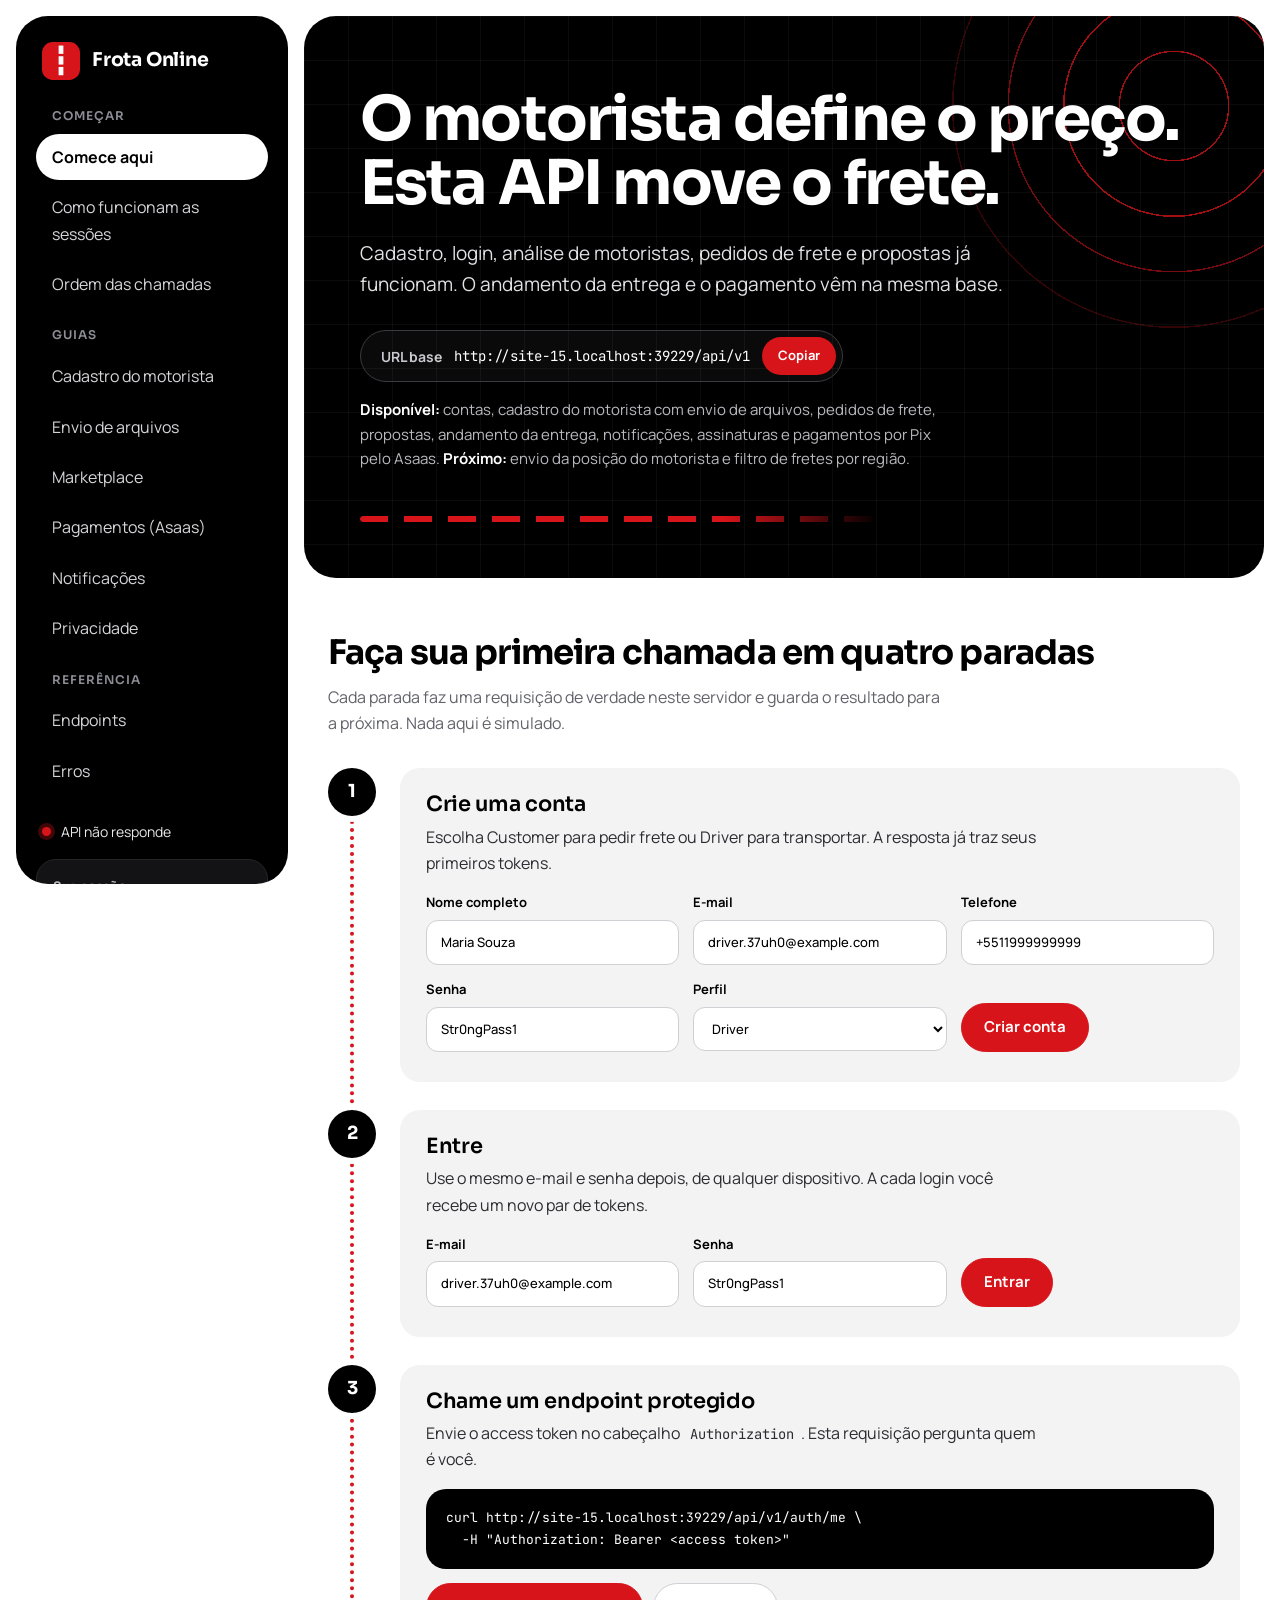
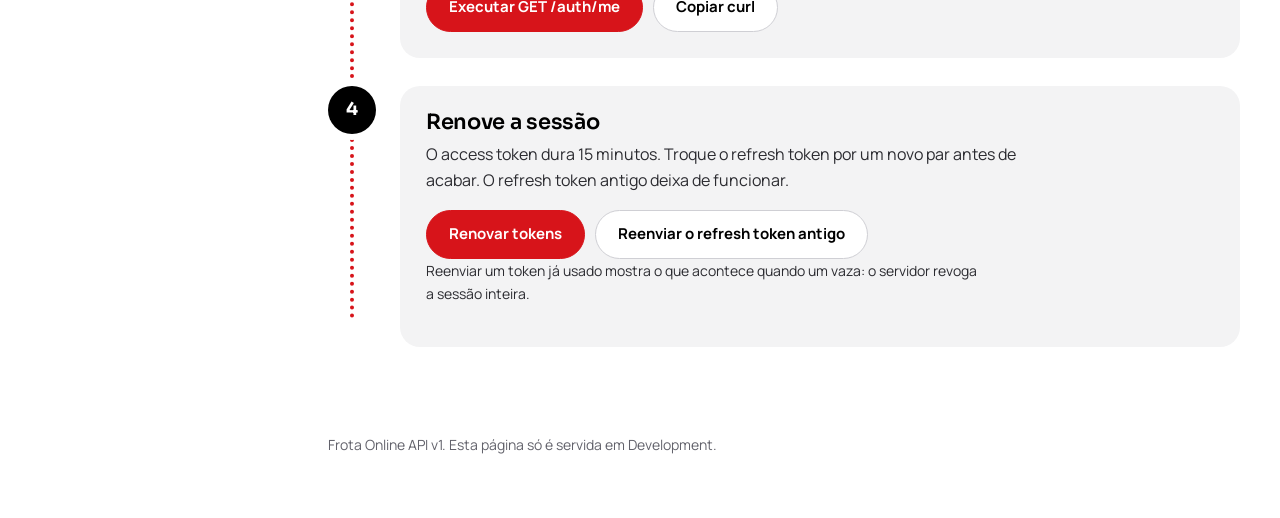
==== commit 7eaaf872: "Translate API messages to Portuguese, add lightweight delivery status endpoint and customer delivery" ====
--- a/src/FrotaOnline.Api/wwwroot/docs/index.pt.html
+++ b/src/FrotaOnline.Api/wwwroot/docs/index.pt.html
@@ -393,7 +393,7 @@
           <pre class="code">HTTP/1.1 409 Conflict
 {
   "title": "auth.email_in_use",
-  "detail": "This e-mail is already registered.",
+  "detail": "Este e-mail já está cadastrado.",
   "status": 409
 }</pre>
         </div>
@@ -401,7 +401,7 @@
           <h3 class="mini">Uma requisição com campos inválidos</h3>
           <pre class="code">HTTP/1.1 400 Bad Request
 {
-  "title": "One or more validation errors occurred.",
+  "title": "Um ou mais erros de validação ocorreram.",
   "status": 400,
   "errors": {
     "Password": ["Password must contain a digit."]
